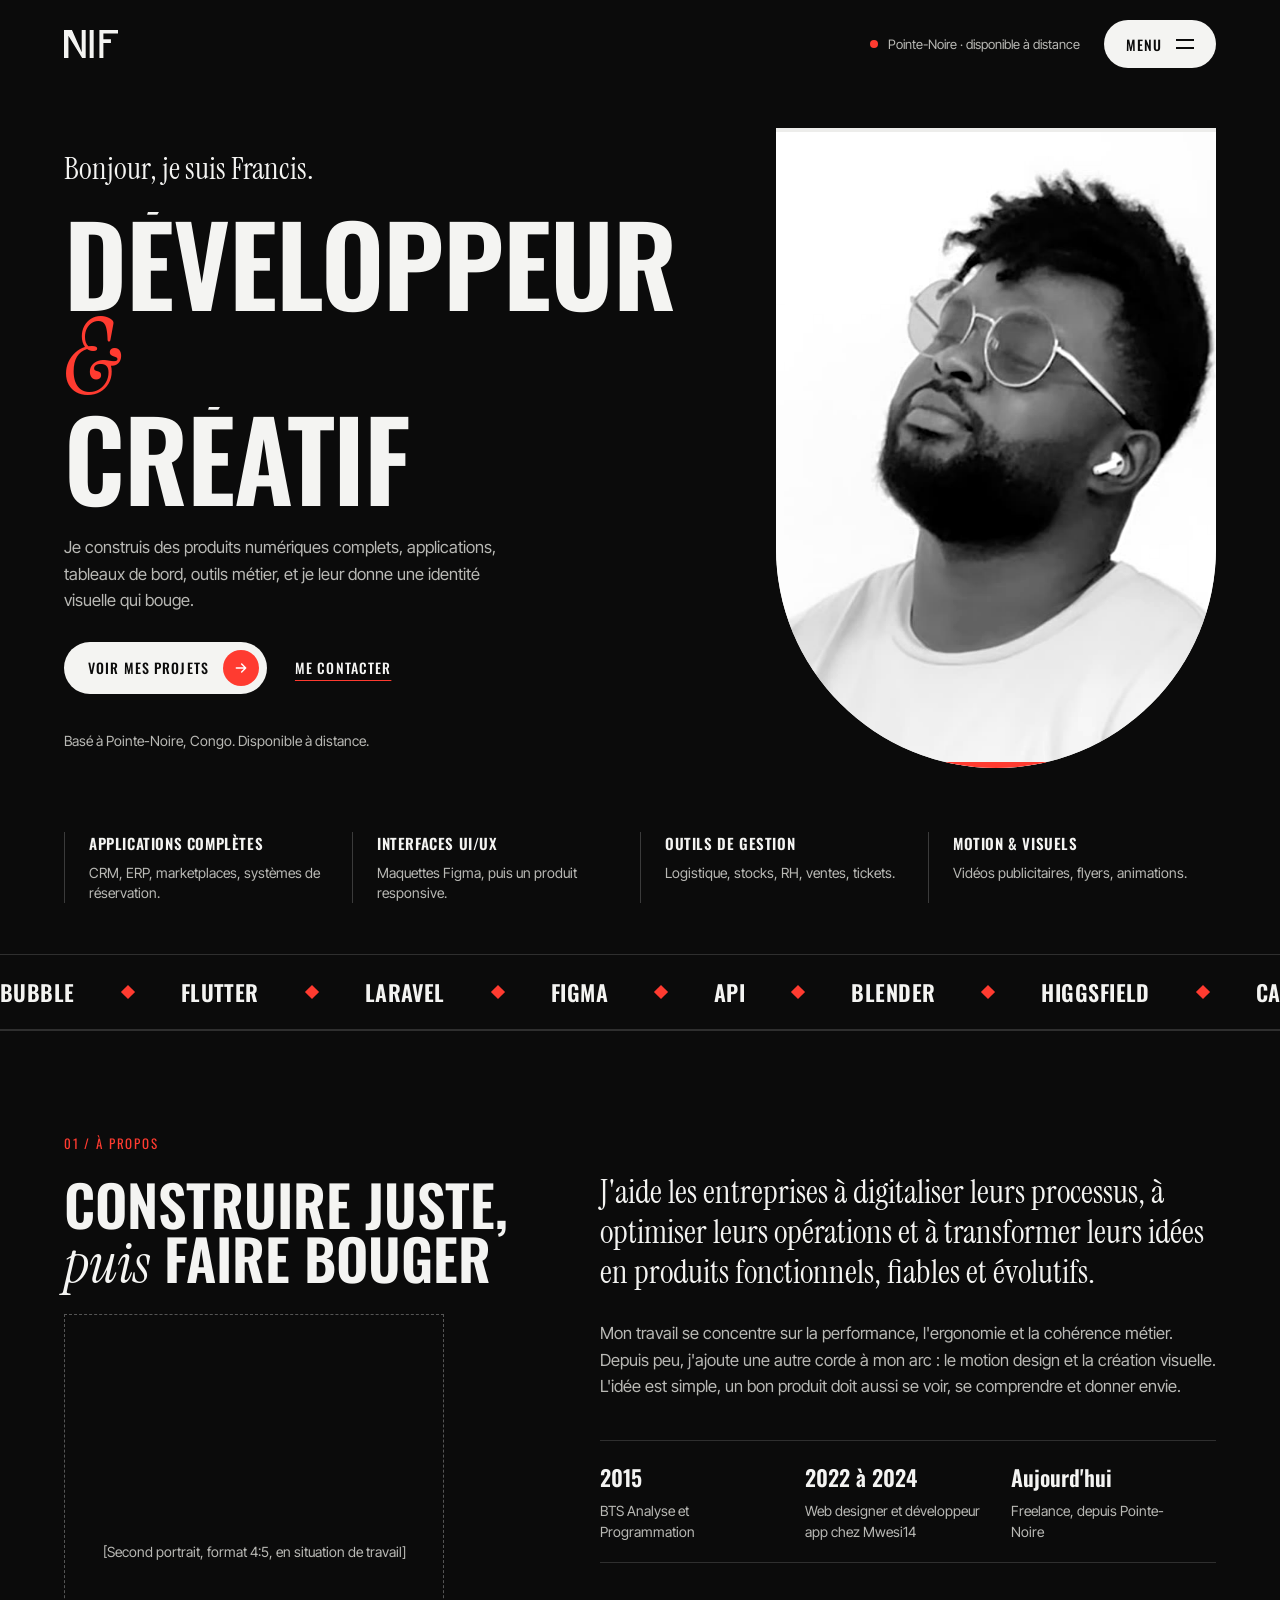
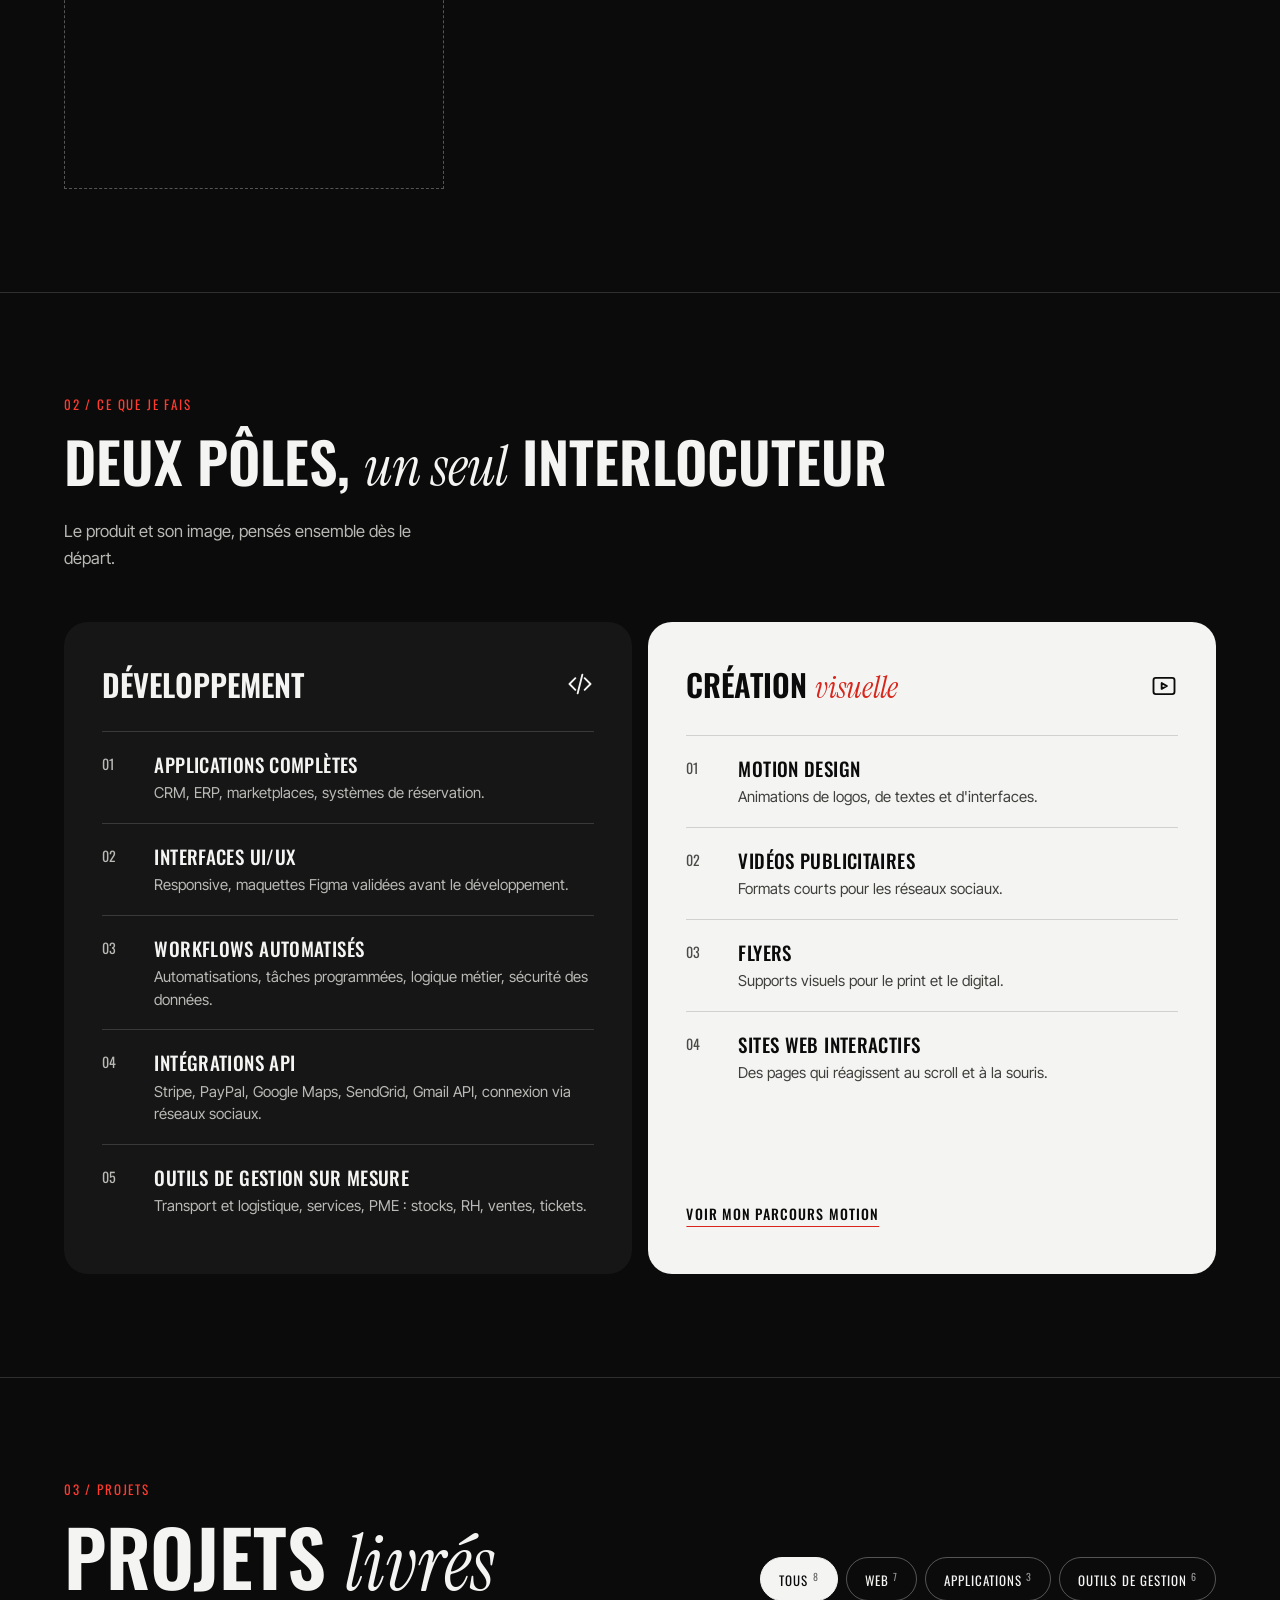
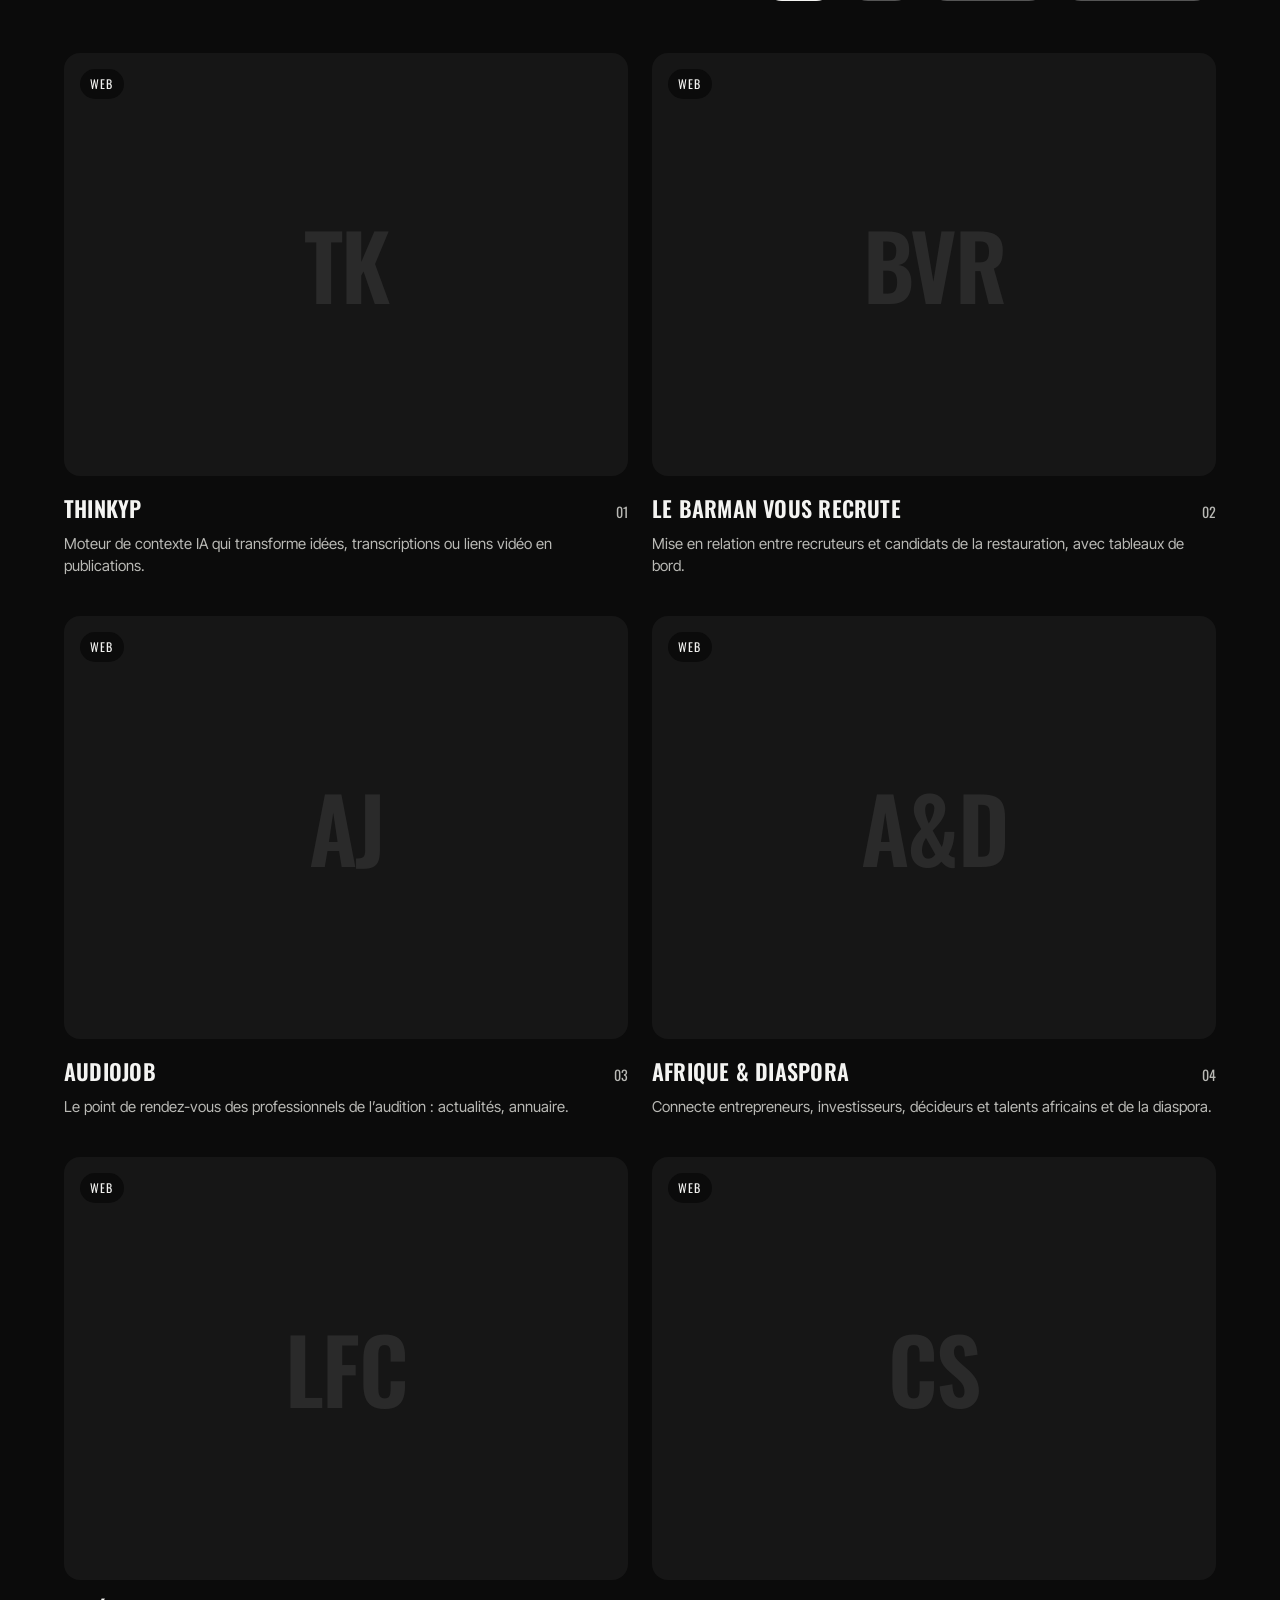
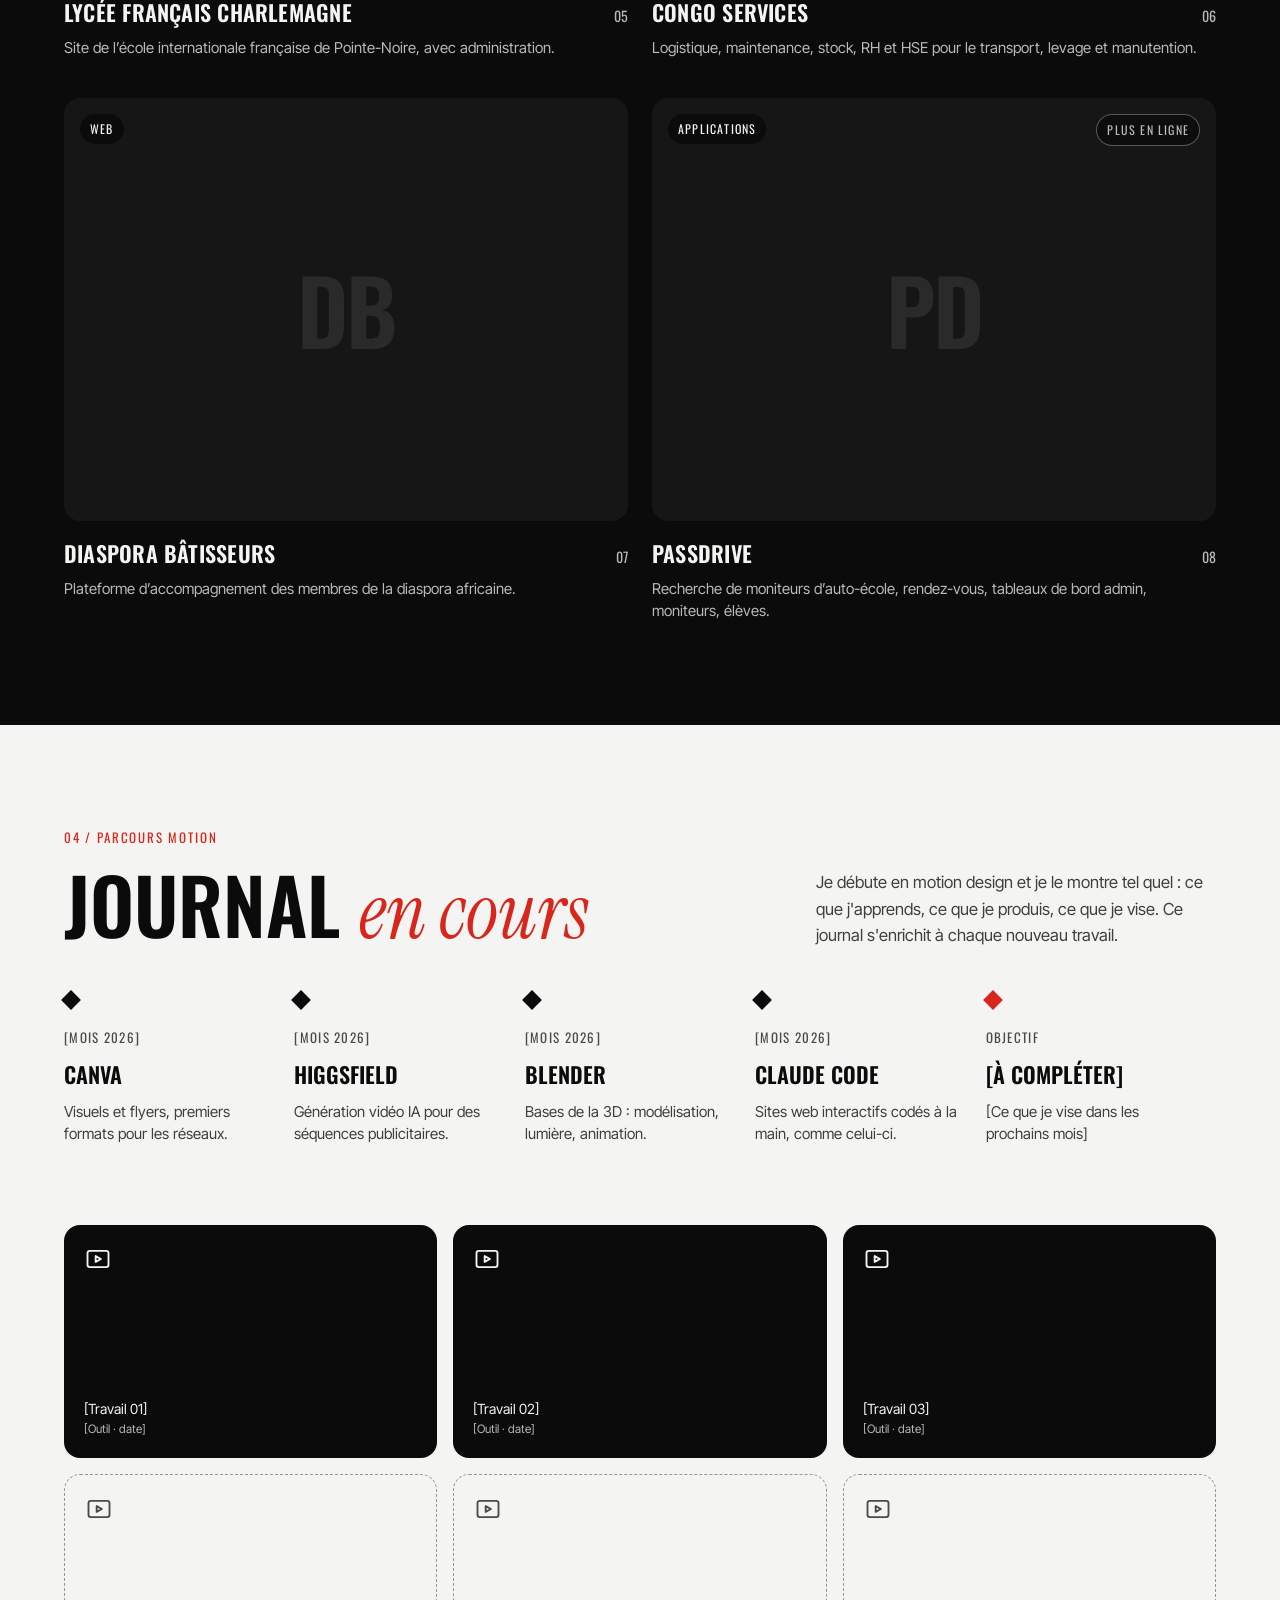
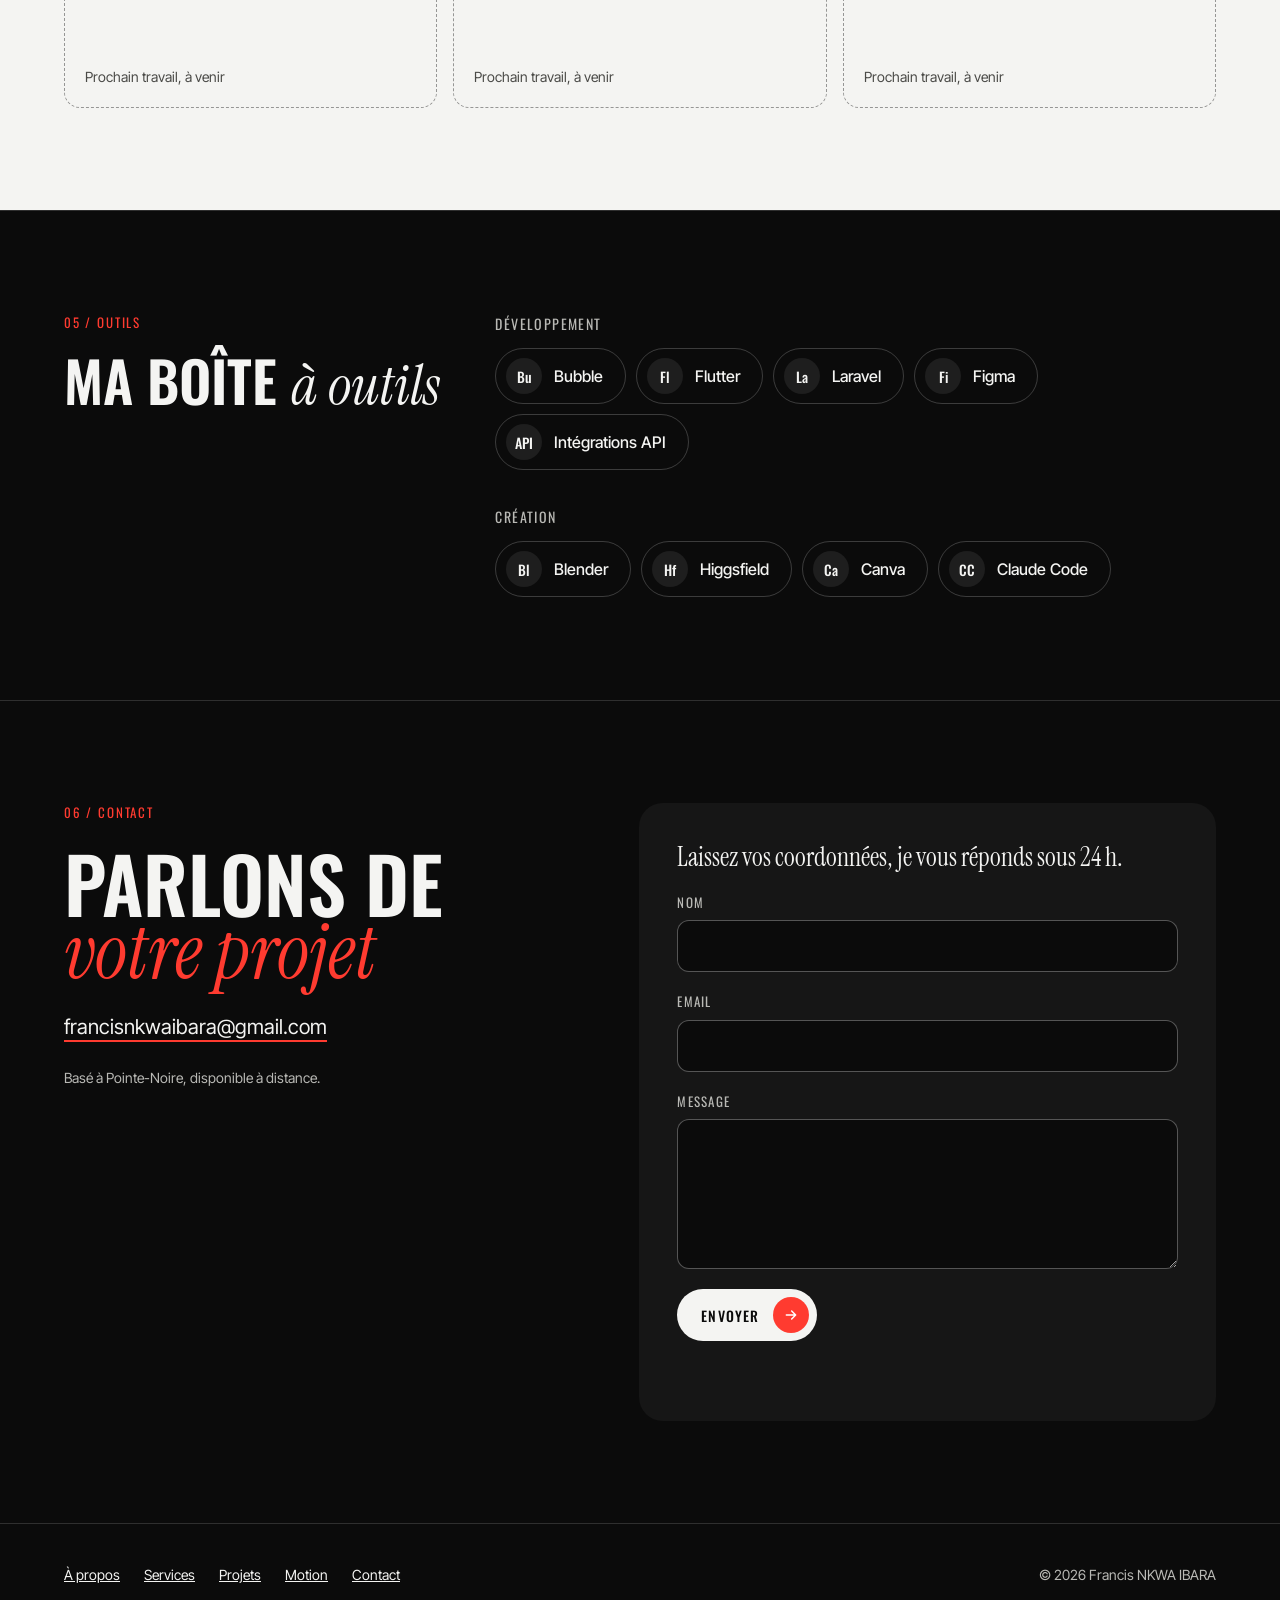
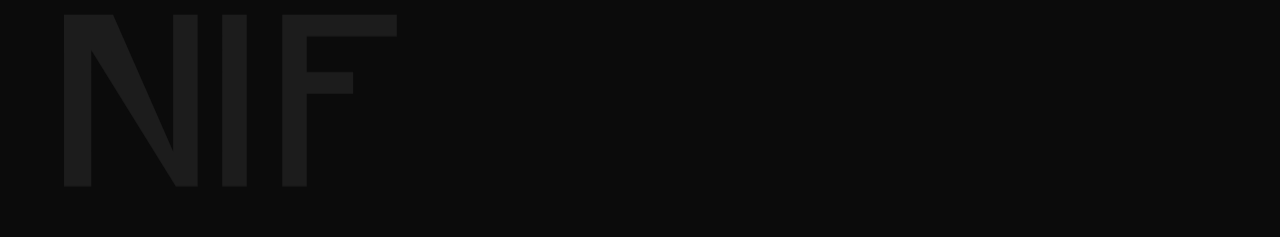
==== index.html @ 7ed406f6 "Publie la premiere version du portfolio Site statique : accueil, projets, parcours motion, contact e" ====
<!doctype html>
<html lang="fr">
<head>
<meta charset="utf-8">
<meta name="viewport" content="width=device-width, initial-scale=1">
<title>Francis NKWA IBARA · Développeur full stack &amp; créateur visuel</title>
<meta name="description" content="NIF, développeur web et app full stack et créateur visuel basé à Pointe-Noire. Applications, tableaux de bord, outils métier, motion design.">
<meta name="theme-color" content="#0B0B0B">
<meta property="og:title" content="Francis NKWA IBARA · NIF">
<meta property="og:description" content="Je construis des produits numériques complets et je leur donne une identité visuelle qui bouge.">
<meta property="og:image" content="assets/img/portrait.jpg">
<link rel="icon" href="data:image/svg+xml,%3Csvg xmlns='http://www.w3.org/2000/svg' viewBox='0 0 64 64'%3E%3Crect width='64' height='64' rx='14' fill='%230B0B0B'/%3E%3Cpath transform='translate(8 21) scale(.39)' fill='%23F4F4F2' d='M0 0h10v63H0zM10 0h8l22 50V0h9v63h-8L10 13zM58 0h9v63h-9zM80 0h42v8H89v13h17v8H89v34h-9z'/%3E%3C/svg%3E">
<link rel="preconnect" href="https://fonts.googleapis.com">
<link rel="preconnect" href="https://fonts.gstatic.com" crossorigin>
<link rel="stylesheet" href="https://fonts.googleapis.com/css2?family=Oswald:wght@500;600&family=Instrument+Serif:ital@0;1&family=Inter+Tight:wght@400;500;600&display=swap">
<link rel="stylesheet" href="css/style.css">
<script>document.documentElement.classList.add('js')</script>
</head>
<body>
<a class="skip" href="#main">Aller au contenu</a>
<div class="progress" aria-hidden="true"></div>
<div class="cursor" aria-hidden="true"><span>Voir</span></div>

<header class="header">
  <div class="wrap">
    <a class="logo" href="#top" aria-label="NIF, accueil">
      <svg viewBox="0 0 122 63" role="img" aria-label="NIF" fill="currentColor"><path d="M0 0h10v63H0zM10 0h8l22 50V0h9v63h-8L10 13zM58 0h9v63h-9zM80 0h42v8H89v13h17v8H89v34h-9z"/></svg>
    </a>
    <div class="header-right">
      <span class="status">Pointe-Noire · disponible à distance</span>
      <button class="btn btn-light btn-menu" type="button" aria-expanded="false" aria-controls="menu">
        <span class="menu-label">Menu</span><span class="bars" aria-hidden="true"></span>
      </button>
    </div>
  </div>
</header>

<div class="menu" id="menu">
  <div class="wrap">
    <nav aria-label="Navigation principale">
      <a href="#apropos"><small>01</small>À propos</a>
      <a href="#services"><small>02</small>Ce que je fais</a>
      <a href="#projets"><small>03</small>Projets</a>
      <a href="#motion"><small>04</small>Motion</a>
      <a href="#contact"><small>05</small>Contact</a>
    </nav>
    <div class="menu-foot">
      <a class="js-mail" href="mailto:francisnkwaibara@gmail.com">francisnkwaibara@gmail.com</a>
      <span>Pointe-Noire, Congo</span>
    </div>
  </div>
</div>

<main id="main">

  <!-- 1. ACCUEIL -->
  <section id="top" class="hero" aria-label="Accueil">
    <div class="wrap">
      <div class="hero-grid">
        <div class="hero-photo">
          <div class="arch">
            <img src="assets/img/portrait.jpg" alt="Portrait de Francis NKWA IBARA" width="440" height="640" fetchpriority="high" data-parallax="0.08">
          </div>
        </div>
        <div class="hero-text">
          <p class="hello">Bonjour, je suis Francis.</p>
          <h1 class="hero-title" aria-label="Développeur et designer créatif">
            <span class="l" aria-hidden="true"><span class="big">Développeur</span></span>
            <span class="l" aria-hidden="true"><span class="serif">&amp; <span class="rot" data-rotate="designer|motion|visuel">designer</span></span></span>
            <span class="l" aria-hidden="true"><span class="big">créatif</span></span>
          </h1>
          <p class="lead hero-sub" data-reveal>Je construis des produits numériques complets, applications, tableaux de bord, outils métier, et je leur donne une identité visuelle qui bouge.</p>
          <div class="hero-cta" data-reveal>
            <a class="btn btn-light btn-arrow" href="#projets">Voir mes projets
              <span class="dot"><svg width="16" height="16" viewBox="0 0 24 24" fill="none" stroke="currentColor" stroke-width="2.2" stroke-linecap="round" stroke-linejoin="round" aria-hidden="true"><path d="M5 12h14M13 6l6 6-6 6"/></svg></span>
            </a>
            <a class="link-under" href="#contact">Me contacter</a>
          </div>
          <p class="hero-loc" data-reveal>Basé à Pointe-Noire, Congo. Disponible à distance.</p>
        </div>
      </div>

      <div class="strip">
        <div data-reveal><strong>Applications complètes</strong><span>CRM, ERP, marketplaces, systèmes de réservation.</span></div>
        <div data-reveal><strong>Interfaces UI/UX</strong><span>Maquettes Figma, puis un produit responsive.</span></div>
        <div data-reveal><strong>Outils de gestion</strong><span>Logistique, stocks, RH, ventes, tickets.</span></div>
        <div data-reveal><strong>Motion &amp; visuels</strong><span>Vidéos publicitaires, flyers, animations.</span></div>
      </div>
    </div>

    <div class="marquee" aria-label="Outils : Bubble, Flutter, Laravel, Figma, API, Blender, Higgsfield, Canva, Claude Code">
      <div class="marquee-track" aria-hidden="true"></div>
    </div>
  </section>

  <!-- 2. À PROPOS -->
  <section id="apropos" class="section" aria-labelledby="h-apropos">
    <div class="wrap about">
      <div class="about-left" data-reveal>
        <span class="eyebrow">01 / À propos</span>
        <h2 id="h-apropos" class="h-display" style="font-size: clamp(40px, 4.4vw, 64px)">Construire juste, <span class="serif">puis</span> faire bouger</h2>
        <div class="placeholder about-photo">[Second portrait, format 4:5, en situation de travail]</div>
      </div>
      <div class="about-right">
        <p class="quote" data-words>J'aide les entreprises à digitaliser leurs processus, à optimiser leurs opérations et à transformer leurs idées en produits fonctionnels, fiables et évolutifs.</p>
        <p class="lead" data-reveal>Mon travail se concentre sur la performance, l'ergonomie et la cohérence métier. Depuis peu, j'ajoute une autre corde à mon arc : le motion design et la création visuelle. L'idée est simple, un bon produit doit aussi se voir, se comprendre et donner envie.</p>
        <div class="facts" data-reveal>
          <div><strong>2015</strong><span>BTS Analyse et Programmation</span></div>
          <div><strong>2022 à 2024</strong><span>Web designer et développeur app chez Mwesi14</span></div>
          <div><strong>Aujourd'hui</strong><span>Freelance, depuis Pointe-Noire</span></div>
        </div>
      </div>
    </div>
  </section>

  <!-- 3. CE QUE JE FAIS -->
  <section id="services" class="section" aria-labelledby="h-services">
    <div class="wrap">
      <div class="section-head" data-reveal>
        <div>
          <span class="eyebrow">02 / Ce que je fais</span>
          <h2 id="h-services" class="h-display" style="font-size: clamp(40px, 4.4vw, 64px)">Deux pôles, <span class="serif">un seul</span> interlocuteur</h2>
        </div>
        <p class="lead">Le produit et son image, pensés ensemble dès le départ.</p>
      </div>
      <div class="poles">
        <article class="pole pole-dark" data-reveal>
          <div class="pole-head">
            <h3>Développement</h3>
            <svg width="28" height="28" viewBox="0 0 24 24" fill="none" stroke="currentColor" stroke-width="1.6" stroke-linecap="round" stroke-linejoin="round" aria-hidden="true"><path d="M8 7l-5 5 5 5M16 7l5 5-5 5M14 4l-4 16"/></svg>
          </div>
          <ol>
            <li><span>01</span><div><strong>Applications complètes</strong><p>CRM, ERP, marketplaces, systèmes de réservation.</p></div></li>
            <li><span>02</span><div><strong>Interfaces UI/UX</strong><p>Responsive, maquettes Figma validées avant le développement.</p></div></li>
            <li><span>03</span><div><strong>Workflows automatisés</strong><p>Automatisations, tâches programmées, logique métier, sécurité des données.</p></div></li>
            <li><span>04</span><div><strong>Intégrations API</strong><p>Stripe, PayPal, Google Maps, SendGrid, Gmail API, connexion via réseaux sociaux.</p></div></li>
            <li><span>05</span><div><strong>Outils de gestion sur mesure</strong><p>Transport et logistique, services, PME : stocks, RH, ventes, tickets.</p></div></li>
          </ol>
        </article>
        <article class="pole pole-light" data-reveal>
          <div class="pole-head">
            <h3>Création <span class="serif">visuelle</span></h3>
            <svg width="28" height="28" viewBox="0 0 24 24" fill="none" stroke="currentColor" stroke-width="1.6" stroke-linecap="round" stroke-linejoin="round" aria-hidden="true"><rect x="3" y="5" width="18" height="14" rx="2"/><path d="M10 9.5v5l4.5-2.5z"/></svg>
          </div>
          <ol>
            <li><span>01</span><div><strong>Motion design</strong><p>Animations de logos, de textes et d'interfaces.</p></div></li>
            <li><span>02</span><div><strong>Vidéos publicitaires</strong><p>Formats courts pour les réseaux sociaux.</p></div></li>
            <li><span>03</span><div><strong>Flyers</strong><p>Supports visuels pour le print et le digital.</p></div></li>
            <li><span>04</span><div><strong>Sites web interactifs</strong><p>Des pages qui réagissent au scroll et à la souris.</p></div></li>
          </ol>
          <a class="link-under" href="#motion">Voir mon parcours motion</a>
        </article>
      </div>
    </div>
  </section>

  <!-- 4. PROJETS -->
  <section id="projets" class="section" aria-labelledby="h-projets">
    <div class="wrap">
      <div class="section-head" data-reveal>
        <div>
          <span class="eyebrow">03 / Projets</span>
          <h2 id="h-projets" class="h-display">Projets <span class="serif">livrés</span></h2>
        </div>
        <div class="filters" role="group" aria-label="Filtrer les projets"></div>
      </div>
      <div class="projects" aria-live="polite"></div>
    </div>
  </section>

  <!-- 5. PARCOURS MOTION -->
  <section id="motion" class="section motion" aria-labelledby="h-motion">
    <div class="wrap">
      <div class="section-head" data-reveal>
        <div>
          <span class="eyebrow">04 / Parcours motion</span>
          <h2 id="h-motion" class="h-display">Journal <span class="serif">en cours</span></h2>
        </div>
        <p class="lead">Je débute en motion design et je le montre tel quel : ce que j'apprends, ce que je produis, ce que je vise. Ce journal s'enrichit à chaque nouveau travail.</p>
      </div>
      <ol class="timeline"></ol>
      <div class="gallery"></div>
    </div>
  </section>

  <!-- 6. OUTILS -->
  <section class="section" aria-labelledby="h-outils">
    <div class="wrap tools">
      <div class="tools-head" data-reveal>
        <span class="eyebrow">05 / Outils</span>
        <h2 id="h-outils" class="h-display" style="font-size: clamp(40px, 4.4vw, 64px)">Ma boîte <span class="serif">à outils</span></h2>
      </div>
      <div class="tools-body">
        <div class="tool-group" data-reveal>
          <span>Développement</span>
          <ul class="chips">
            <li><i aria-hidden="true">Bu</i>Bubble</li>
            <li><i aria-hidden="true">Fl</i>Flutter</li>
            <li><i aria-hidden="true">La</i>Laravel</li>
            <li><i aria-hidden="true">Fi</i>Figma</li>
            <li><i aria-hidden="true">API</i>Intégrations API</li>
          </ul>
        </div>
        <div class="tool-group" data-reveal>
          <span>Création</span>
          <ul class="chips">
            <li><i aria-hidden="true">Bl</i>Blender</li>
            <li><i aria-hidden="true">Hf</i>Higgsfield</li>
            <li><i aria-hidden="true">Ca</i>Canva</li>
            <li><i aria-hidden="true">CC</i>Claude Code</li>
          </ul>
        </div>
      </div>
    </div>
  </section>

  <!-- 7. CONTACT -->
  <section id="contact" class="section" aria-labelledby="h-contact">
    <div class="wrap contact">
      <div class="contact-left" data-reveal>
        <span class="eyebrow">06 / Contact</span>
        <h2 id="h-contact" class="contact-title">
          <span class="big">Parlons de</span>
          <span class="serif">votre projet</span>
        </h2>
        <a class="mail js-mail" href="mailto:francisnkwaibara@gmail.com">francisnkwaibara@gmail.com</a>
        <div class="socials"></div>
        <p class="lead" style="font-size: 14px">Basé à Pointe-Noire, disponible à distance.</p>
      </div>
      <form class="form" data-reveal novalidate>
        <p>Laissez vos coordonnées, je vous réponds sous 24 h.</p>
        <div class="field">
          <label for="c-nom">Nom</label>
          <input id="c-nom" name="nom" type="text" autocomplete="name" required>
        </div>
        <div class="field">
          <label for="c-email">Email</label>
          <input id="c-email" name="email" type="email" autocomplete="email" required>
        </div>
        <div class="field">
          <label for="c-msg">Message</label>
          <textarea id="c-msg" name="message" rows="5" required></textarea>
        </div>
        <button class="btn btn-light btn-arrow" type="submit">Envoyer
          <span class="dot"><svg width="16" height="16" viewBox="0 0 24 24" fill="none" stroke="currentColor" stroke-width="2.2" stroke-linecap="round" stroke-linejoin="round" aria-hidden="true"><path d="M5 12h14M13 6l6 6-6 6"/></svg></span>
        </button>
        <p class="form-note" role="status"></p>
      </form>
    </div>
  </section>
</main>

<footer class="footer">
  <div class="wrap">
    <div class="footer-top">
      <nav aria-label="Pied de page">
        <a href="#apropos">À propos</a>
        <a href="#services">Services</a>
        <a href="#projets">Projets</a>
        <a href="#motion">Motion</a>
        <a href="#contact">Contact</a>
      </nav>
      <span>© <span class="year">2026</span> Francis NKWA IBARA</span>
    </div>
    <svg class="footer-logo" viewBox="0 0 122 63" aria-hidden="true" data-parallax="-0.06"><path d="M0 0h10v63H0zM10 0h8l22 50V0h9v63h-8L10 13zM58 0h9v63h-9zM80 0h42v8H89v13h17v8H89v34h-9z"/></svg>
  </div>
</footer>

<script src="js/data.js"></script>
<script src="js/main.js"></script>
</body>
</html>
---- css/style.css ----
/* =============================================================================
   Portfolio NIF : direction B « Éditorial »
   ============================================================================= */

:root {
  --ink: #0B0B0B;
  --ink-2: #161616;
  --ink-3: #1E1E1E;
  --paper: #F4F4F2;
  --muted: #B9B9B5;
  --muted-2: #9C9C98;
  --muted-dark: #3F3F3C;
  --line: #FFFFFF26;
  --line-strong: #FFFFFF4D;
  --accent: #FF3B30;
  --accent-on-light: #D8261C;

  --f-display: 'Oswald', 'Arial Narrow', sans-serif;
  --f-serif: 'Instrument Serif', Georgia, serif;
  --f-body: 'Inter Tight', system-ui, -apple-system, sans-serif;

  --gutter: clamp(20px, 5vw, 72px);
  --section: clamp(64px, 8vw, 128px);
  --max: 1440px;
  --radius: 24px;
  --ease: cubic-bezier(.2, .8, .2, 1);
}

*, *::before, *::after { box-sizing: border-box; }

html { -webkit-text-size-adjust: 100%; scroll-behavior: smooth; }

body {
  margin: 0;
  background: var(--ink);
  color: var(--paper);
  font-family: var(--f-body);
  font-size: 16px;
  line-height: 1.5;
  -webkit-font-smoothing: antialiased;
  overflow-x: hidden;
}

[hidden] { display: none !important; }
img, video, svg { display: block; max-width: 100%; }
a { color: inherit; }
button { font: inherit; }

::selection { background: var(--accent); color: var(--ink); }

:focus-visible { outline: 2px solid var(--accent); outline-offset: 4px; border-radius: 4px; }

.skip {
  position: absolute; left: 16px; top: -60px; z-index: 100;
  background: var(--paper); color: var(--ink); padding: 12px 16px; border-radius: 8px;
}
.skip:focus { top: 16px; }

.wrap { max-width: var(--max); margin: 0 auto; padding-left: var(--gutter); padding-right: var(--gutter); }

.sr-only {
  position: absolute; width: 1px; height: 1px; padding: 0; margin: -1px;
  overflow: hidden; clip: rect(0 0 0 0); white-space: nowrap; border: 0;
}

/* --- Typographie ---------------------------------------------------------- */

.eyebrow {
  font-family: var(--f-display); font-size: 13px; letter-spacing: .14em;
  text-transform: uppercase; color: var(--accent);
}
.h-display {
  margin: 0; font-family: var(--f-display); font-weight: 600; text-transform: uppercase;
  line-height: .95; font-size: clamp(40px, 6vw, 88px);
}
.serif { font-family: var(--f-serif); font-style: italic; font-weight: 400; text-transform: none; }
.accent { color: var(--accent); }
.lead { margin: 0; color: var(--muted); font-size: clamp(16px, 1.3vw, 18px); line-height: 1.6; }

/* --- Barre de progression ------------------------------------------------- */

.progress {
  position: fixed; inset: 0 0 auto 0; height: 3px; z-index: 60;
  background: var(--accent); transform-origin: 0 50%; transform: scaleX(0);
}

/* --- En-tête --------------------------------------------------------------- */

.header {
  position: fixed; inset: 0 0 auto 0; z-index: 50;
  transition: transform .5s var(--ease), background-color .3s;
}
.header.is-scrolled { background: #0B0B0BE6; backdrop-filter: blur(10px); -webkit-backdrop-filter: blur(10px); }
.header.is-hidden { transform: translateY(-100%); }
.header .wrap {
  display: flex; align-items: center; justify-content: space-between; gap: 16px;
  padding-top: clamp(14px, 1.6vw, 24px); padding-bottom: clamp(14px, 1.6vw, 24px);
}
.logo { display: flex; color: var(--paper); }
.logo svg { width: 54px; height: 28px; }

.header-right { display: flex; align-items: center; gap: 24px; }
.status { display: none; align-items: center; gap: 10px; font-size: 13px; color: var(--muted); }
.status::before {
  content: ''; width: 8px; height: 8px; border-radius: 50%; background: var(--accent);
  animation: blink 1.2s steps(1) infinite;
}
@media (min-width: 900px) { .status { display: flex; } }

.btn {
  display: inline-flex; align-items: center; gap: 14px; height: 52px; padding: 0 24px;
  border-radius: 999px; border: 0; cursor: pointer; text-decoration: none;
  font-family: var(--f-display); font-weight: 500; font-size: 14px; letter-spacing: .08em; text-transform: uppercase;
  transition: transform .3s var(--ease), background-color .3s, color .3s;
}
.btn-light { background: var(--paper); color: var(--ink); }
.btn-light:hover { background: #FFFFFF; }
.btn-arrow { padding-right: 8px; }
.btn-arrow .dot {
  width: 36px; height: 36px; border-radius: 50%; background: var(--accent); color: #FFF;
  display: inline-flex; align-items: center; justify-content: center;
  transition: transform .4s var(--ease);
}
.btn-arrow:hover .dot { transform: rotate(-45deg); }
.btn-menu { height: 48px; padding: 0 22px; }
.btn-menu .bars { width: 18px; height: 10px; position: relative; }
.btn-menu .bars::before, .btn-menu .bars::after {
  content: ''; position: absolute; left: 0; right: 0; height: 2px; background: currentColor;
  transition: transform .4s var(--ease), top .4s var(--ease);
}
.btn-menu .bars::before { top: 0; }
.btn-menu .bars::after { top: 8px; }
.menu-open .btn-menu .bars::before { top: 4px; transform: rotate(45deg); }
.menu-open .btn-menu .bars::after { top: 4px; transform: rotate(-45deg); }

.link-under {
  display: inline-flex; align-items: center; min-height: 44px; color: var(--paper);
  font-family: var(--f-display); font-weight: 500; font-size: 14px; letter-spacing: .08em; text-transform: uppercase;
  text-decoration: underline; text-underline-offset: 6px; text-decoration-color: var(--accent);
}

/* --- Menu plein écran ------------------------------------------------------ */

.menu {
  position: fixed; inset: 0; z-index: 45; background: var(--ink);
  display: flex; flex-direction: column; justify-content: center;
  clip-path: circle(0% at calc(100% - 60px) 40px);
  transition: clip-path .7s var(--ease), visibility 0s .7s;
  visibility: hidden;
}
.menu-open .menu { clip-path: circle(150% at calc(100% - 60px) 40px); visibility: visible; transition: clip-path .7s var(--ease); }
.menu nav { display: flex; flex-direction: column; gap: 4px; }
.menu nav a {
  display: flex; align-items: baseline; gap: 20px; text-decoration: none;
  font-family: var(--f-display); font-weight: 600; text-transform: uppercase;
  font-size: clamp(44px, 9vw, 112px); line-height: 1.02;
  opacity: 0; transform: translateY(40px);
  transition: color .3s, opacity .5s var(--ease), transform .6s var(--ease);
}
.menu nav a small { font-size: 14px; color: var(--muted); letter-spacing: .1em; font-weight: 500; }
.menu nav a:hover { color: var(--accent); }
.menu-open .menu nav a { opacity: 1; transform: none; }
.menu-open .menu nav a:nth-child(1) { transition-delay: .15s; }
.menu-open .menu nav a:nth-child(2) { transition-delay: .2s; }
.menu-open .menu nav a:nth-child(3) { transition-delay: .25s; }
.menu-open .menu nav a:nth-child(4) { transition-delay: .3s; }
.menu-open .menu nav a:nth-child(5) { transition-delay: .35s; }
.menu .menu-foot { margin-top: 48px; display: flex; flex-wrap: wrap; gap: 12px 24px; color: var(--muted); font-size: 14px; }
.menu-open { overflow: hidden; }

/* --- Hero ------------------------------------------------------------------ */

.hero { padding-top: clamp(96px, 10vw, 140px); }
.hero-grid { display: flex; flex-direction: row-reverse; flex-wrap: wrap; gap: clamp(32px, 4vw, 64px); align-items: flex-start; }
.hero-photo { flex: 0 1 440px; min-width: 260px; display: flex; justify-content: center; }
.arch {
  position: relative; width: 100%; max-width: 440px; aspect-ratio: 440 / 640;
  background: #EDEDEB; border-radius: 0 0 220px 220px; overflow: hidden;
}
.arch img { width: 100%; height: 115%; object-fit: cover; object-position: center 28%; filter: grayscale(1) contrast(1.05); will-change: transform; }
.arch::after { content: ''; position: absolute; left: 0; right: 0; bottom: 0; height: 6px; background: var(--accent); }
.hero-text { flex: 999 1 520px; min-width: 0; display: flex; flex-direction: column; gap: 28px; padding-top: clamp(0px, 2vw, 40px); }
.hello { margin: 0; font-family: var(--f-serif); font-size: clamp(24px, 2.4vw, 34px); line-height: 1; }
.hero-title { margin: 0; display: flex; flex-direction: column; line-height: .9; }
.hero-title .l { display: block; overflow: hidden; padding-bottom: clamp(8px, 1.6vw, 22px); margin-bottom: calc(-1 * clamp(8px, 1.6vw, 22px)); }
.hero-title .l > span { display: block; }
.hero-title .big { font-family: var(--f-display); font-weight: 600; font-size: clamp(54px, 8.6vw, 124px); text-transform: uppercase; letter-spacing: -.01em; }
.hero-title .serif { font-size: clamp(52px, 8.3vw, 120px); color: var(--accent); }
.rot { display: inline-block; transition: transform .55s var(--ease), opacity .55s var(--ease); }
.rot.is-out { transform: translateY(-110%); opacity: 0; }
.rot.is-pre { transform: translateY(110%); opacity: 0; transition: none; }
.hero-sub { max-width: 460px; }
.hero-cta { display: flex; flex-wrap: wrap; align-items: center; gap: 16px 28px; }
.hero-loc { margin: 8px 0 0; font-size: 14px; color: var(--muted); }

.strip { display: grid; grid-template-columns: repeat(auto-fit, minmax(220px, 1fr)); gap: 24px 0; padding: clamp(48px, 5vw, 72px) 0 clamp(40px, 4vw, 56px); }
.strip > div { display: flex; flex-direction: column; gap: 8px; padding: 0 24px; border-left: 1px solid #FFFFFF33; }
.strip strong { font-family: var(--f-display); font-weight: 600; font-size: 15px; letter-spacing: .04em; text-transform: uppercase; }
.strip span { font-size: 14px; line-height: 1.45; color: var(--muted); }

/* Bandeau d'outils qui défile */
.marquee { border-top: 1px solid var(--line); border-bottom: 1px solid var(--line); overflow: hidden; height: 76px; display: flex; align-items: center; }
.marquee-track { display: flex; flex-shrink: 0; white-space: nowrap; animation: marquee 32s linear infinite; }
.marquee:hover .marquee-track { animation-play-state: paused; }
.marquee-track span {
  display: inline-flex; align-items: center; gap: 48px; padding-right: 48px;
  font-family: var(--f-display); font-weight: 600; font-size: 22px; text-transform: uppercase; letter-spacing: .02em;
}
.marquee-track span::after { content: ''; width: 10px; height: 10px; background: var(--accent); transform: rotate(45deg); }

/* --- Sections -------------------------------------------------------------- */

.section { border-top: 1px solid var(--line); }
.section > .wrap { padding-top: var(--section); padding-bottom: var(--section); }
.section-head { display: flex; flex-wrap: wrap; justify-content: space-between; align-items: flex-end; gap: 24px 40px; margin-bottom: clamp(32px, 4vw, 56px); }
.section-head > div:first-child { display: flex; flex-direction: column; gap: 20px; }
.section-head p { max-width: 400px; }

/* À propos */
.about { display: flex; flex-wrap: wrap; gap: clamp(40px, 5vw, 80px); }
.about-left { flex: 1 1 360px; display: flex; flex-direction: column; gap: 24px; }
.about-right { flex: 1.4 1 460px; display: flex; flex-direction: column; gap: 28px; padding-top: clamp(0px, 3vw, 48px); }
.quote { margin: 0; font-family: var(--f-serif); font-size: clamp(26px, 2.6vw, 38px); line-height: 1.2; }
.quote .w { display: inline-block; opacity: .15; transition: opacity .4s; }
.quote .w.on { opacity: 1; }
.placeholder {
  border: 1.5px dashed var(--line-strong); display: flex; align-items: center; justify-content: center;
  text-align: center; padding: 24px; color: var(--muted); font-size: 14px; line-height: 1.5;
}
.about-photo { width: 100%; max-width: 380px; aspect-ratio: 4 / 5; }
.facts { display: grid; grid-template-columns: repeat(auto-fit, minmax(180px, 1fr)); border-top: 1px solid var(--line); margin-top: 12px; }
.facts > div { display: flex; flex-direction: column; gap: 6px; padding: 20px 20px 20px 0; border-bottom: 1px solid var(--line); }
.facts strong { font-family: var(--f-display); font-weight: 600; font-size: 22px; }
.facts span { font-size: 14px; color: var(--muted); }

/* Ce que je fais */
.poles { display: grid; grid-template-columns: repeat(auto-fit, minmax(min(100%, 420px), 1fr)); gap: 16px; }
.pole { border-radius: var(--radius); padding: clamp(24px, 3vw, 40px); display: flex; flex-direction: column; gap: 24px; }
.pole-dark { background: var(--ink-2); }
.pole-light { background: var(--paper); color: var(--ink); }
.pole-head { display: flex; justify-content: space-between; align-items: center; gap: 16px; }
.pole h3 { margin: 0; font-family: var(--f-display); font-weight: 600; font-size: clamp(28px, 2.4vw, 36px); text-transform: uppercase; }
.pole-light .serif { color: var(--accent-on-light); }
.pole ol { list-style: none; margin: 0; padding: 0; }
.pole li { display: grid; grid-template-columns: 40px minmax(0, 1fr); gap: 4px 12px; padding: 18px 0; border-top: 1px solid var(--line); }
.pole-light li { border-color: #0B0B0B26; }
.pole li > span { font-family: var(--f-display); font-size: 14px; color: var(--muted); padding-top: 3px; }
.pole-light li > span { color: #4A4A47; }
.pole li strong { display: block; font-family: var(--f-display); font-weight: 500; font-size: 19px; text-transform: uppercase; letter-spacing: .02em; }
.pole li p { margin: 4px 0 0; font-size: 15px; color: var(--muted); }
.pole-light li p { color: var(--muted-dark); }
.pole-light .link-under { color: var(--ink); text-decoration-color: var(--accent-on-light); margin-top: auto; align-self: flex-start; }

/* Projets */
.filters { display: flex; flex-wrap: wrap; gap: 8px; }
.filter {
  height: 44px; padding: 0 18px; border-radius: 999px; cursor: pointer;
  font-family: var(--f-display); font-size: 13px; letter-spacing: .08em; text-transform: uppercase;
  background: transparent; color: var(--paper); border: 1px solid var(--line-strong);
  transition: background-color .3s, color .3s, border-color .3s;
}
.filter:hover { border-color: var(--paper); }
.filter[aria-pressed="true"] { background: var(--paper); color: var(--ink); border-color: var(--paper); }
.filter sup { font-size: 10px; margin-left: 4px; color: inherit; opacity: .6; }

.projects { display: grid; grid-template-columns: repeat(auto-fill, minmax(min(100%, 380px), 1fr)); gap: clamp(28px, 3vw, 40px) 24px; }
.card { display: flex; flex-direction: column; gap: 16px; text-decoration: none; transition: opacity .4s var(--ease), transform .5s var(--ease); }
.card.is-out { opacity: 0; transform: scale(.96); }
.card-media {
  position: relative; aspect-ratio: 4 / 3; background: var(--ink-2); border-radius: 16px; overflow: hidden;
  display: flex; align-items: center; justify-content: center;
}
.card-media img, .card-media video { position: absolute; inset: 0; width: 100%; height: 100%; object-fit: cover; transition: transform .8s var(--ease), opacity .4s; }
.card-media video { opacity: 0; }
.card.is-playing .card-media video { opacity: 1; }
.card:hover .card-media img { transform: scale(1.05); }
.mono { font-family: var(--f-display); font-weight: 600; font-size: clamp(64px, 7vw, 104px); color: #2A2A2A; letter-spacing: -.02em; transition: color .4s, transform .8s var(--ease); }
.card:hover .mono { color: var(--accent); transform: scale(1.06); }
.tag {
  position: absolute; z-index: 2; font-family: var(--f-display); font-size: 12px; letter-spacing: .1em; text-transform: uppercase;
  padding: 6px 10px; border-radius: 999px;
}
.tag-cat { left: 16px; top: 16px; background: var(--ink); }
.tag-off { right: 16px; top: 16px; border: 1px solid var(--line-strong); color: var(--muted); background: #0B0B0BB3; }
.card-title { display: flex; justify-content: space-between; align-items: baseline; gap: 16px; }
.card-title strong { font-family: var(--f-display); font-weight: 600; font-size: 22px; text-transform: uppercase; letter-spacing: .01em; }
.card-title span { font-family: var(--f-display); font-size: 14px; color: var(--muted); }
.card p { margin: -8px 0 0; font-size: 15px; color: var(--muted); }

/* Parcours motion */
.motion { background: var(--paper); color: var(--ink); border-top: 0; }
.motion .eyebrow { color: var(--accent-on-light); }
.motion .serif { color: var(--accent-on-light); }
.motion .lead { color: var(--muted-dark); }
.timeline {
  list-style: none; margin: 0 0 clamp(36px, 4vw, 64px); padding: 0; position: relative;
  display: grid; grid-template-columns: repeat(auto-fit, minmax(min(100%, 220px), 1fr));
}
.timeline::before {
  content: ''; position: absolute; left: 0; right: 0; top: 0; height: 2px; background: var(--ink);
  transform-origin: 0 50%; transform: scaleX(var(--draw, 1));
}
.timeline li { position: relative; display: flex; flex-direction: column; gap: 10px; padding: 28px 24px 28px 0; }
.timeline li::before { content: ''; position: absolute; top: -7px; left: 0; width: 14px; height: 14px; background: var(--ink); transform: rotate(45deg); }
.timeline li.goal::before { background: var(--accent-on-light); }
.timeline .when { font-family: var(--f-display); font-size: 13px; letter-spacing: .1em; text-transform: uppercase; color: #4A4A47; }
.timeline strong { font-family: var(--f-display); font-weight: 600; font-size: 22px; text-transform: uppercase; }
.timeline p { margin: 0; font-size: 15px; color: var(--muted-dark); }

.gallery { display: grid; grid-template-columns: repeat(auto-fill, minmax(min(100%, 280px), 1fr)); gap: 16px; }
.work {
  position: relative; margin: 0; aspect-ratio: 16 / 10; border-radius: 16px; overflow: hidden;
  display: flex; flex-direction: column; justify-content: space-between; padding: 20px;
  background: var(--ink); color: var(--paper);
}
.work img, .work video { position: absolute; inset: 0; width: 100%; height: 100%; object-fit: cover; }
.work figcaption { position: relative; z-index: 1; margin-top: auto; display: flex; flex-direction: column; gap: 2px; font-size: 14px; }
.work figcaption small { color: var(--muted); }
.work.has-media figcaption { background: linear-gradient(transparent, #000000B3); margin: auto -20px -20px; padding: 32px 20px 20px; }
.work-next { background: transparent; color: #4A4A47; border: 1.5px dashed #0B0B0B66; }

/* Outils */
.tools { display: flex; flex-wrap: wrap; gap: clamp(32px, 4vw, 64px); }
.tools-head { flex: 1 1 300px; display: flex; flex-direction: column; gap: 20px; }
.tools-body { flex: 2 1 560px; display: flex; flex-direction: column; gap: 36px; }
.tool-group { display: flex; flex-direction: column; gap: 14px; }
.tool-group > span { font-family: var(--f-display); font-size: 14px; letter-spacing: .1em; text-transform: uppercase; color: var(--muted); }
.chips { display: flex; flex-wrap: wrap; gap: 10px; list-style: none; margin: 0; padding: 0; }
.chips li {
  display: inline-flex; align-items: center; gap: 12px; height: 56px; padding: 0 22px 0 10px;
  border: 1px solid #FFFFFF33; border-radius: 999px; font-size: 16px; font-weight: 500;
  transition: border-color .3s, transform .3s var(--ease);
}
.chips li:hover { border-color: var(--accent); transform: translateY(-3px); }
.chips li i {
  font-style: normal; width: 36px; height: 36px; border-radius: 50%; background: var(--ink-3);
  display: inline-flex; align-items: center; justify-content: center; font-family: var(--f-display); font-size: 14px;
}

/* Contact */
.contact { display: flex; flex-wrap: wrap; gap: clamp(40px, 5vw, 96px); }
.contact-left { flex: 1 1 380px; display: flex; flex-direction: column; gap: 24px; }
.contact-title { margin: 0; display: flex; flex-direction: column; line-height: .92; font-size: clamp(48px, 6vw, 88px); }
.contact-title .big { font-family: var(--f-display); font-weight: 600; text-transform: uppercase; }
.contact-title .serif { color: var(--accent); }
.mail { color: var(--paper); font-size: clamp(18px, 1.6vw, 22px); text-underline-offset: 6px; text-decoration-color: var(--accent); overflow-wrap: anywhere; }
.socials { display: flex; flex-wrap: wrap; gap: 10px; }
.socials a {
  display: inline-flex; align-items: center; height: 44px; padding: 0 18px; border: 1px solid var(--line-strong); border-radius: 999px;
  text-decoration: none; font-family: var(--f-display); font-size: 13px; letter-spacing: .08em; text-transform: uppercase;
  transition: background-color .3s, color .3s;
}
.socials a:hover { background: var(--paper); color: var(--ink); }
.form { flex: 1.2 1 420px; display: flex; flex-direction: column; gap: 20px; background: var(--ink-2); border-radius: var(--radius); padding: clamp(24px, 3vw, 40px); }
.form > p:first-child { margin: 0; font-family: var(--f-serif); font-size: 26px; line-height: 1.2; }
.field { display: flex; flex-direction: column; gap: 8px; }
.field label { font-family: var(--f-display); font-size: 13px; letter-spacing: .1em; text-transform: uppercase; color: var(--muted); }
.field input, .field textarea {
  padding: 14px 16px; background: var(--ink); color: var(--paper); border: 1px solid var(--line-strong);
  border-radius: 12px; font: inherit; font-size: 16px; transition: border-color .3s;
}
.field input { height: 52px; }
.field textarea { resize: vertical; min-height: 140px; }
.field input:focus, .field textarea:focus { border-color: var(--paper); outline: none; }
.form-note { margin: 0; font-size: 14px; color: var(--muted); min-height: 1.5em; }
.form .btn { align-self: flex-start; }

/* Pied de page */
.footer { border-top: 1px solid var(--line); overflow: hidden; }
.footer .wrap { padding-top: 40px; display: flex; flex-direction: column; gap: 32px; }
.footer-top { display: flex; flex-wrap: wrap; justify-content: space-between; gap: 16px 32px; font-size: 14px; color: var(--muted); }
.footer-top nav { display: flex; flex-wrap: wrap; gap: 8px 24px; }
.footer-top nav a { color: var(--paper); }
.footer-logo { width: clamp(140px, 26vw, 360px); height: auto; fill: #1C1C1C; margin: 8px 0 40px; will-change: transform; }

/* --- Fiche projet ---------------------------------------------------------- */

.p-head { padding-top: clamp(110px, 11vw, 150px); padding-bottom: clamp(32px, 4vw, 56px); display: flex; flex-direction: column; gap: 20px; }
.p-title { margin: 0; line-height: .92; display: flex; flex-wrap: wrap; gap: 0 .25em; align-items: baseline; }
.p-title .big { font-family: var(--f-display); font-weight: 600; font-size: clamp(52px, 8.6vw, 124px); text-transform: uppercase; }
.p-title .serif { font-size: clamp(50px, 8.3vw, 120px); color: var(--accent); }
.p-body { padding-bottom: var(--section); display: flex; flex-direction: column; gap: clamp(40px, 5vw, 72px); }
.meta { margin: 0; display: grid; grid-template-columns: repeat(auto-fit, minmax(200px, 1fr)); border-top: 1px solid var(--line); }
.meta > div { padding: 20px 20px 20px 0; border-bottom: 1px solid var(--line); display: flex; flex-direction: column; gap: 6px; }
.meta dt { font-family: var(--f-display); font-size: 12px; letter-spacing: .12em; text-transform: uppercase; color: var(--muted); }
.meta dd { margin: 0; font-size: 16px; }
.meta a { text-underline-offset: 4px; text-decoration-color: var(--accent); }
.hero-media { aspect-ratio: 16 / 9; background: var(--ink-2); border-radius: var(--radius); overflow: hidden; display: flex; align-items: center; justify-content: center; color: var(--muted-2); text-align: center; padding: 24px; }
.hero-media.has-media { padding: 0; }
.hero-media img, .hero-media video { width: 100%; height: 100%; object-fit: cover; }
.blocks { display: grid; grid-template-columns: repeat(auto-fit, minmax(min(100%, 520px), 1fr)); gap: 16px; }
.block { background: var(--ink-2); border-radius: var(--radius); padding: clamp(24px, 3vw, 40px); display: flex; flex-direction: column; gap: 14px; }
.block h2 { margin: 0; font-family: var(--f-display); font-weight: 600; font-size: 26px; text-transform: uppercase; }
.block h2 span { color: var(--accent); margin-right: 12px; }
.block p { margin: 0; line-height: 1.6; color: var(--muted); }
.block-light { background: var(--paper); color: var(--ink); }
.block-light h2 span { color: var(--accent-on-light); }
.block-light p { color: var(--muted-dark); }
.todo { color: var(--muted-2); font-style: italic; }
.block-light .todo { color: #6B6B67; }
.pills { list-style: none; margin: 0; padding: 0; display: flex; flex-wrap: wrap; gap: 8px; }
.pills li { min-height: 40px; display: inline-flex; align-items: center; padding: 0 16px; border: 1px solid var(--line-strong); border-radius: 999px; font-size: 15px; }
.shots { display: grid; grid-template-columns: repeat(auto-fit, minmax(min(100%, 380px), 1fr)); gap: 16px; }
.shots > * { aspect-ratio: 4 / 3; border-radius: 16px; overflow: hidden; }
.shots img { width: 100%; height: 100%; object-fit: cover; }
.next { display: flex; flex-wrap: wrap; justify-content: space-between; align-items: center; gap: 16px; padding-top: 32px; border-top: 1px solid var(--line); text-decoration: none; }
.next > span:first-child { display: flex; flex-direction: column; gap: 8px; }
.next small { font-family: var(--f-display); font-size: 13px; letter-spacing: .12em; text-transform: uppercase; color: var(--muted); }
.next strong { font-family: var(--f-display); font-weight: 600; font-size: clamp(36px, 4.4vw, 64px); text-transform: uppercase; line-height: 1; transition: color .3s; }
.next:hover strong { color: var(--accent); }
.next .dot { width: 64px; height: 64px; border-radius: 50%; background: var(--accent); color: #FFF; display: inline-flex; align-items: center; justify-content: center; transition: transform .4s var(--ease); }
.next:hover .dot { transform: translateX(8px); }
.back { display: inline-flex; align-items: center; gap: 10px; min-height: 44px; text-decoration: none; font-family: var(--f-display); font-weight: 500; font-size: 14px; letter-spacing: .08em; text-transform: uppercase; }
.back:hover { color: var(--accent); }

/* --- Curseur personnalisé (ordinateur uniquement) --------------------------- */

.cursor { display: none; }
@media (hover: hover) and (pointer: fine) {
  .cursor {
    display: flex; position: fixed; left: 0; top: 0; z-index: 70; pointer-events: none;
    width: 14px; height: 14px; margin: -7px 0 0 -7px; border-radius: 50%; background: var(--paper);
    mix-blend-mode: difference; align-items: center; justify-content: center;
    transition: width .35s var(--ease), height .35s var(--ease), margin .35s var(--ease), opacity .3s;
    opacity: 0;
  }
  .cursor.is-on { opacity: 1; }
  .cursor.is-link { width: 44px; height: 44px; margin: -22px 0 0 -22px; }
  .cursor.is-view { width: 96px; height: 96px; margin: -48px 0 0 -48px; mix-blend-mode: normal; background: var(--accent); }
  .cursor span { opacity: 0; font-family: var(--f-display); font-size: 13px; letter-spacing: .1em; text-transform: uppercase; color: #FFF; transition: opacity .2s; }
  .cursor.is-view span { opacity: 1; }
}

/* --- Animations d'apparition ---------------------------------------------- */

.js [data-reveal] { opacity: 0; transform: translateY(40px); transition: opacity .9s var(--ease), transform .9s var(--ease); }
.js [data-reveal].is-in { opacity: 1; transform: none; }
.js .hero-title .l > span { transform: translateY(105%); transition: transform 1s var(--ease); }
.js.is-loaded .hero-title .l > span { transform: none; }
.js.is-loaded .hero-title .l:nth-child(2) > span { transition-delay: .1s; }
.js.is-loaded .hero-title .l:nth-child(3) > span { transition-delay: .2s; }
.js .hero-photo .arch { clip-path: inset(100% 0 0 0); transition: clip-path 1.2s var(--ease) .2s; }
.js.is-loaded .hero-photo .arch { clip-path: inset(0 0 0 0); }

@keyframes marquee { from { transform: translateX(0); } to { transform: translateX(-50%); } }
@keyframes blink { 0%, 49% { opacity: 1; } 50%, 100% { opacity: 0; } }

/* Transition entre pages (navigateurs compatibles) */
@view-transition { navigation: auto; }

@media (prefers-reduced-motion: reduce) {
  html { scroll-behavior: auto; }
  *, *::before, *::after { animation: none !important; transition: none !important; }
  .js [data-reveal], .js .hero-title .l > span { opacity: 1; transform: none; }
  .js .hero-photo .arch { clip-path: none; }
  .quote .w { opacity: 1; }
  .cursor { display: none !important; }
}
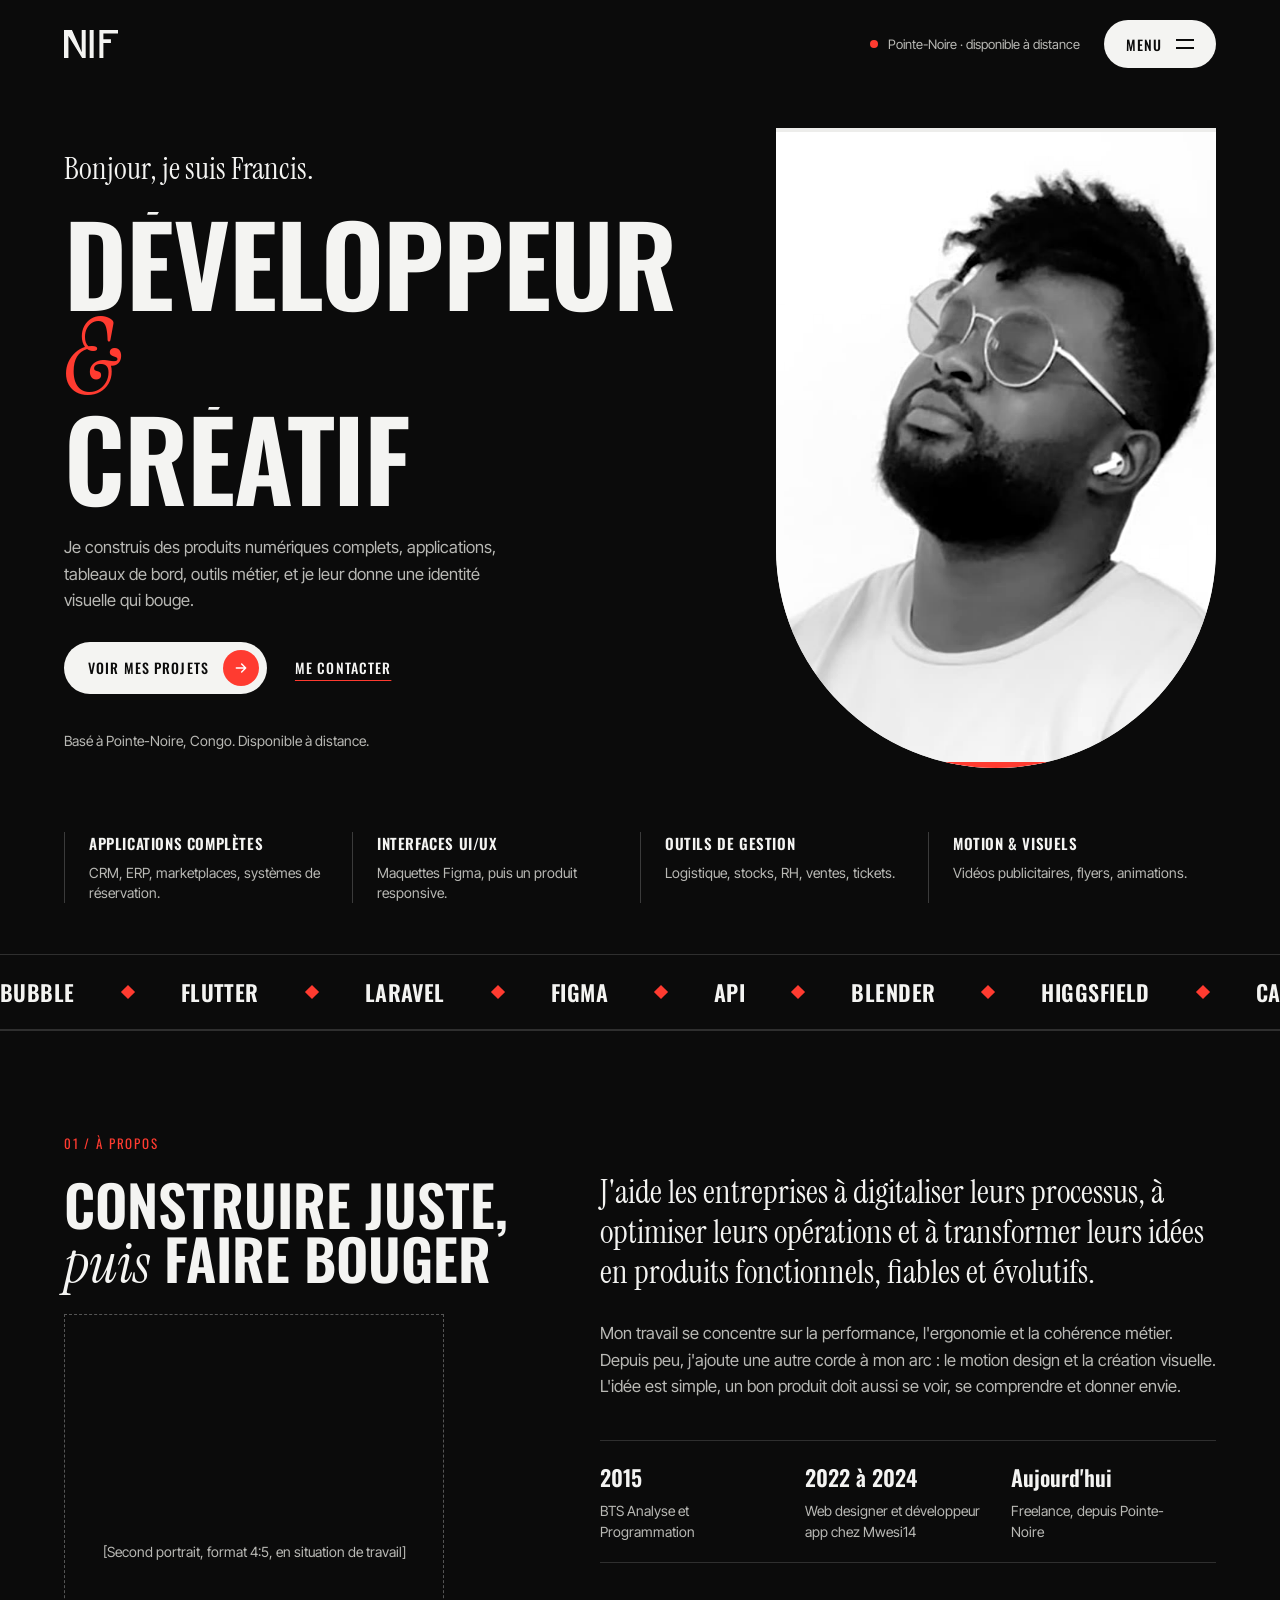
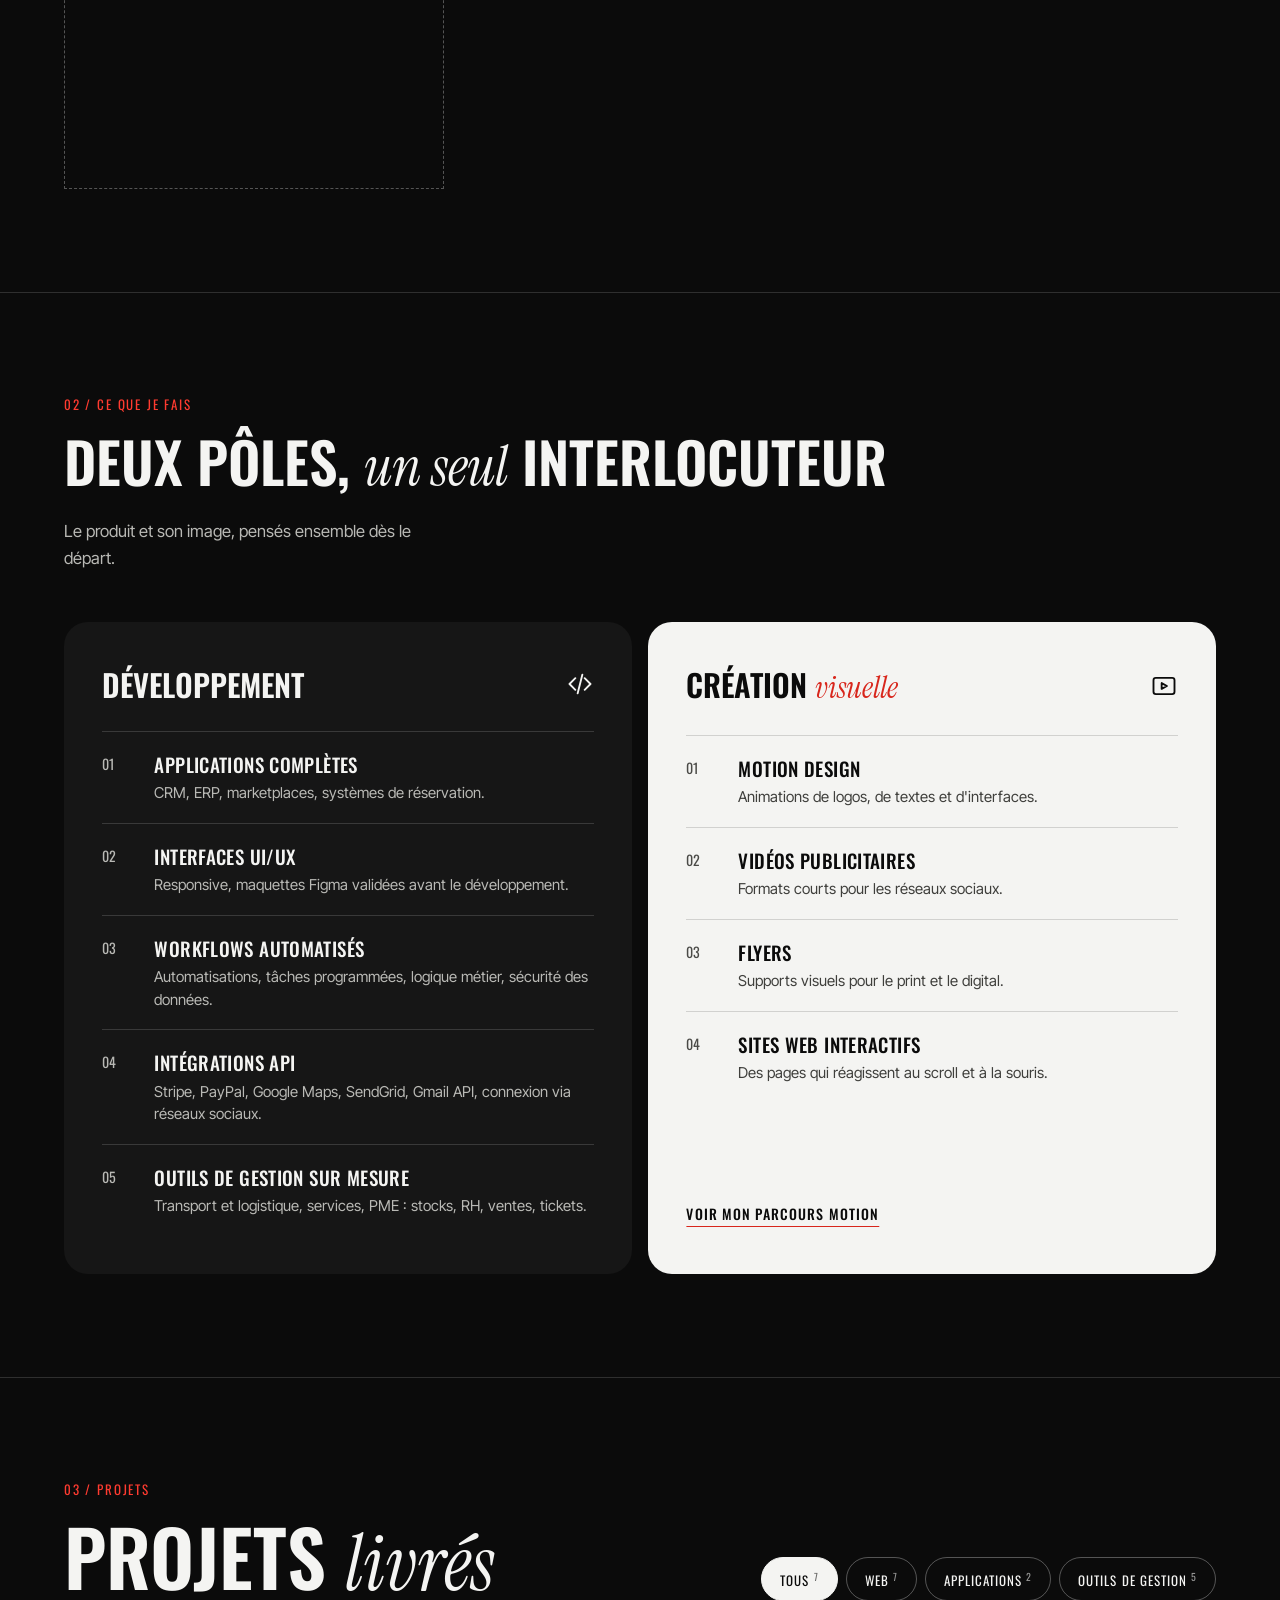
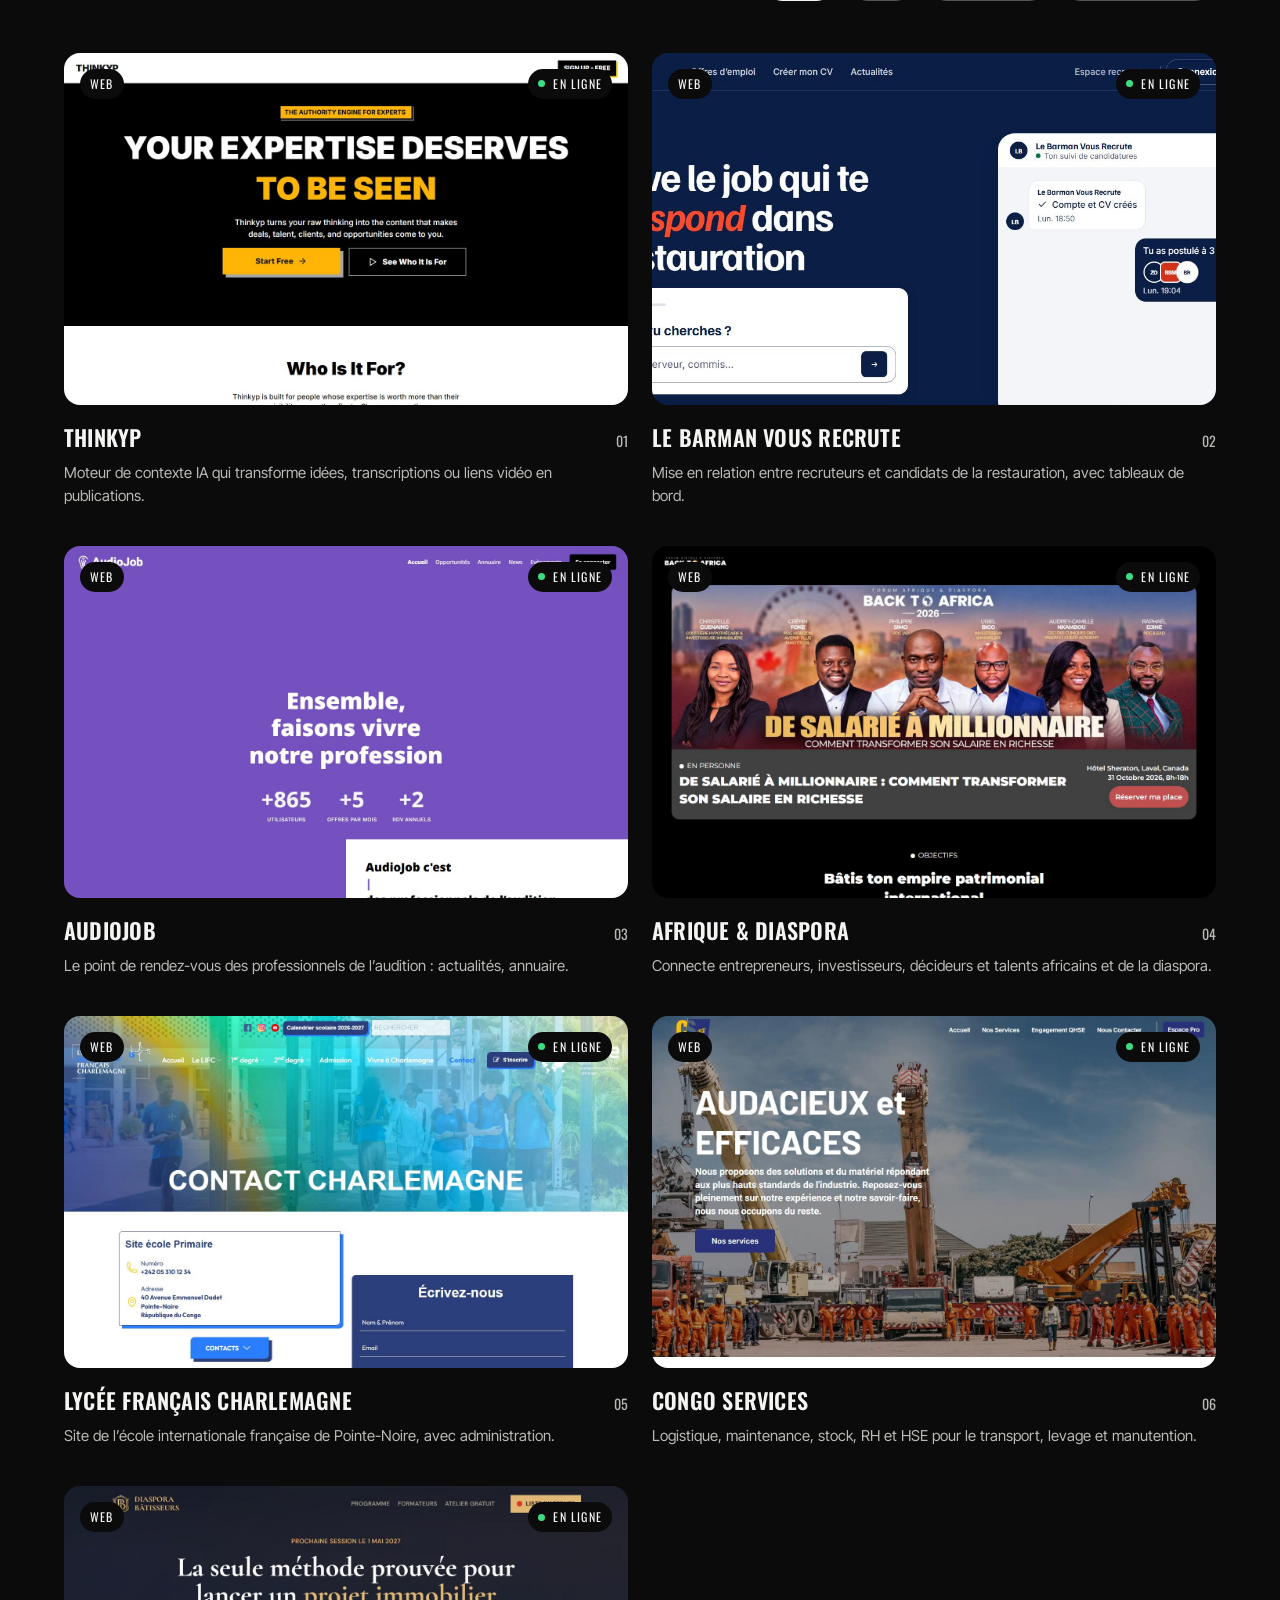
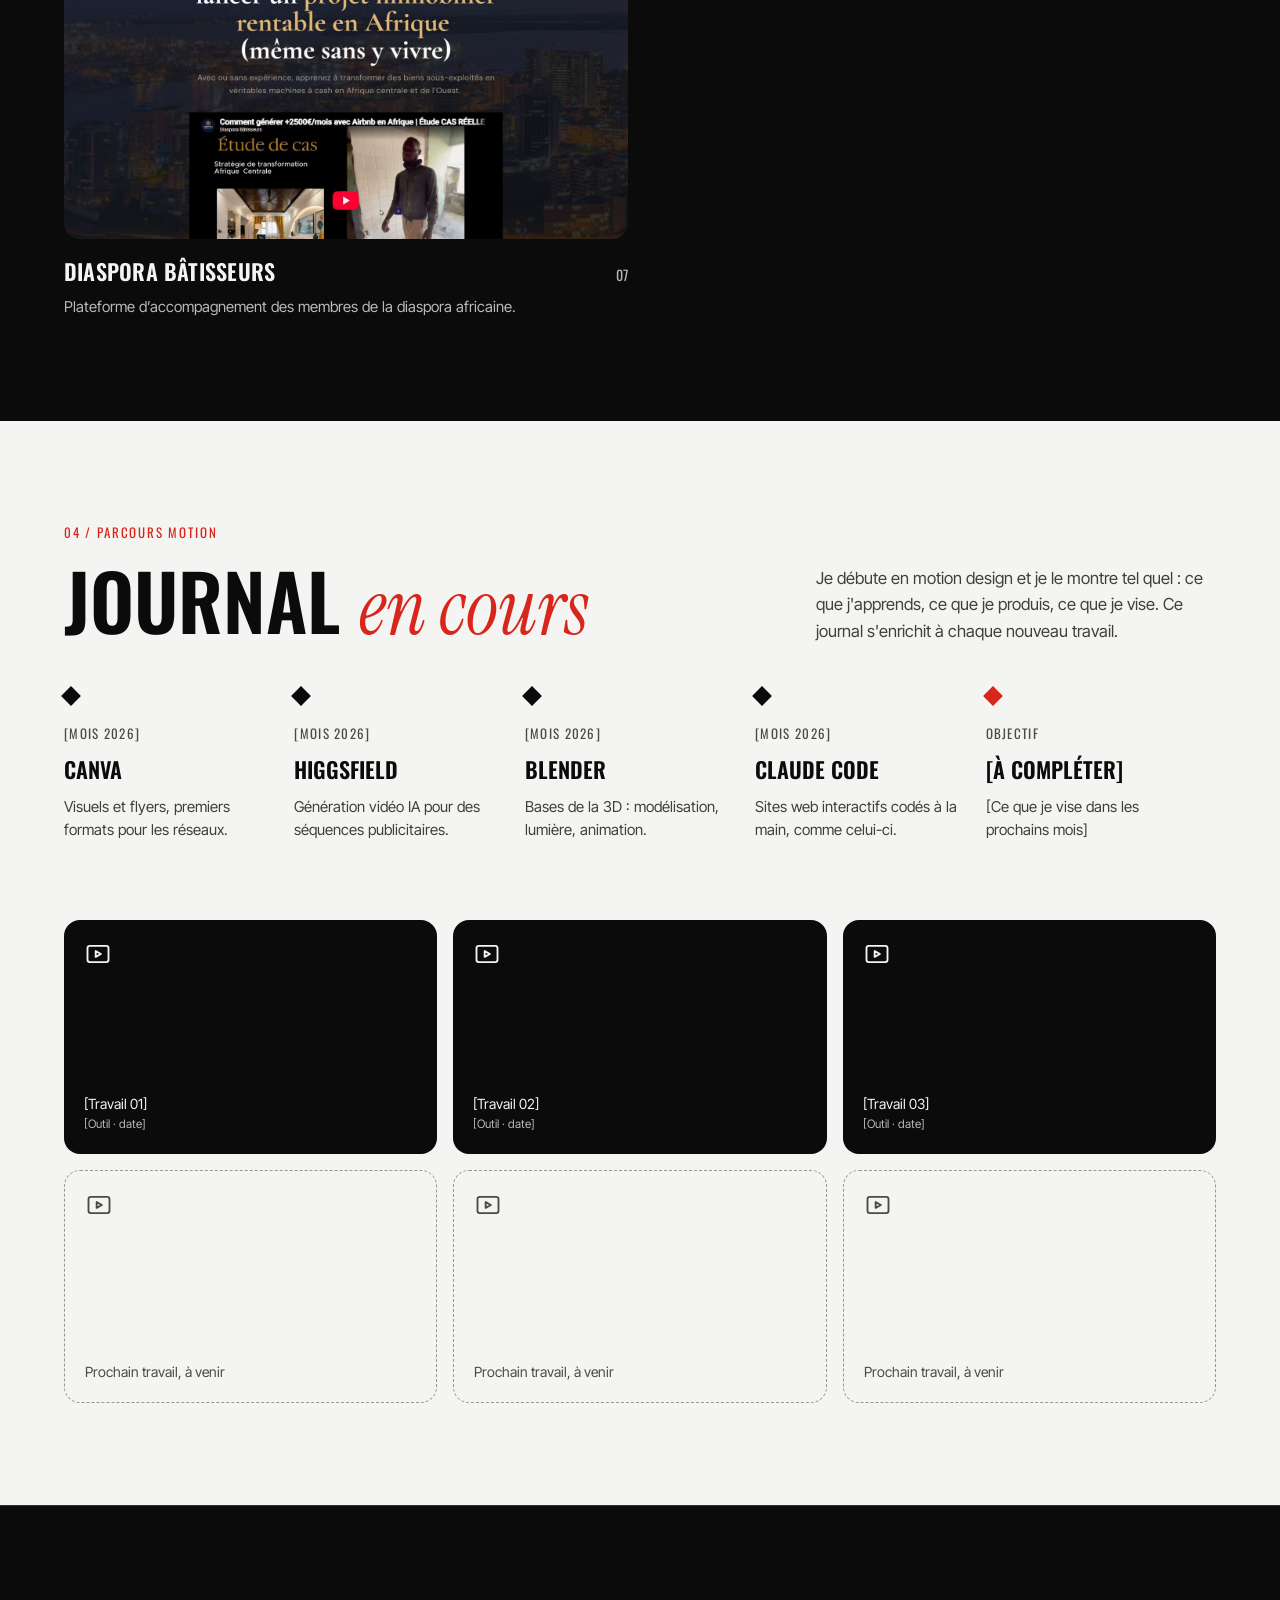
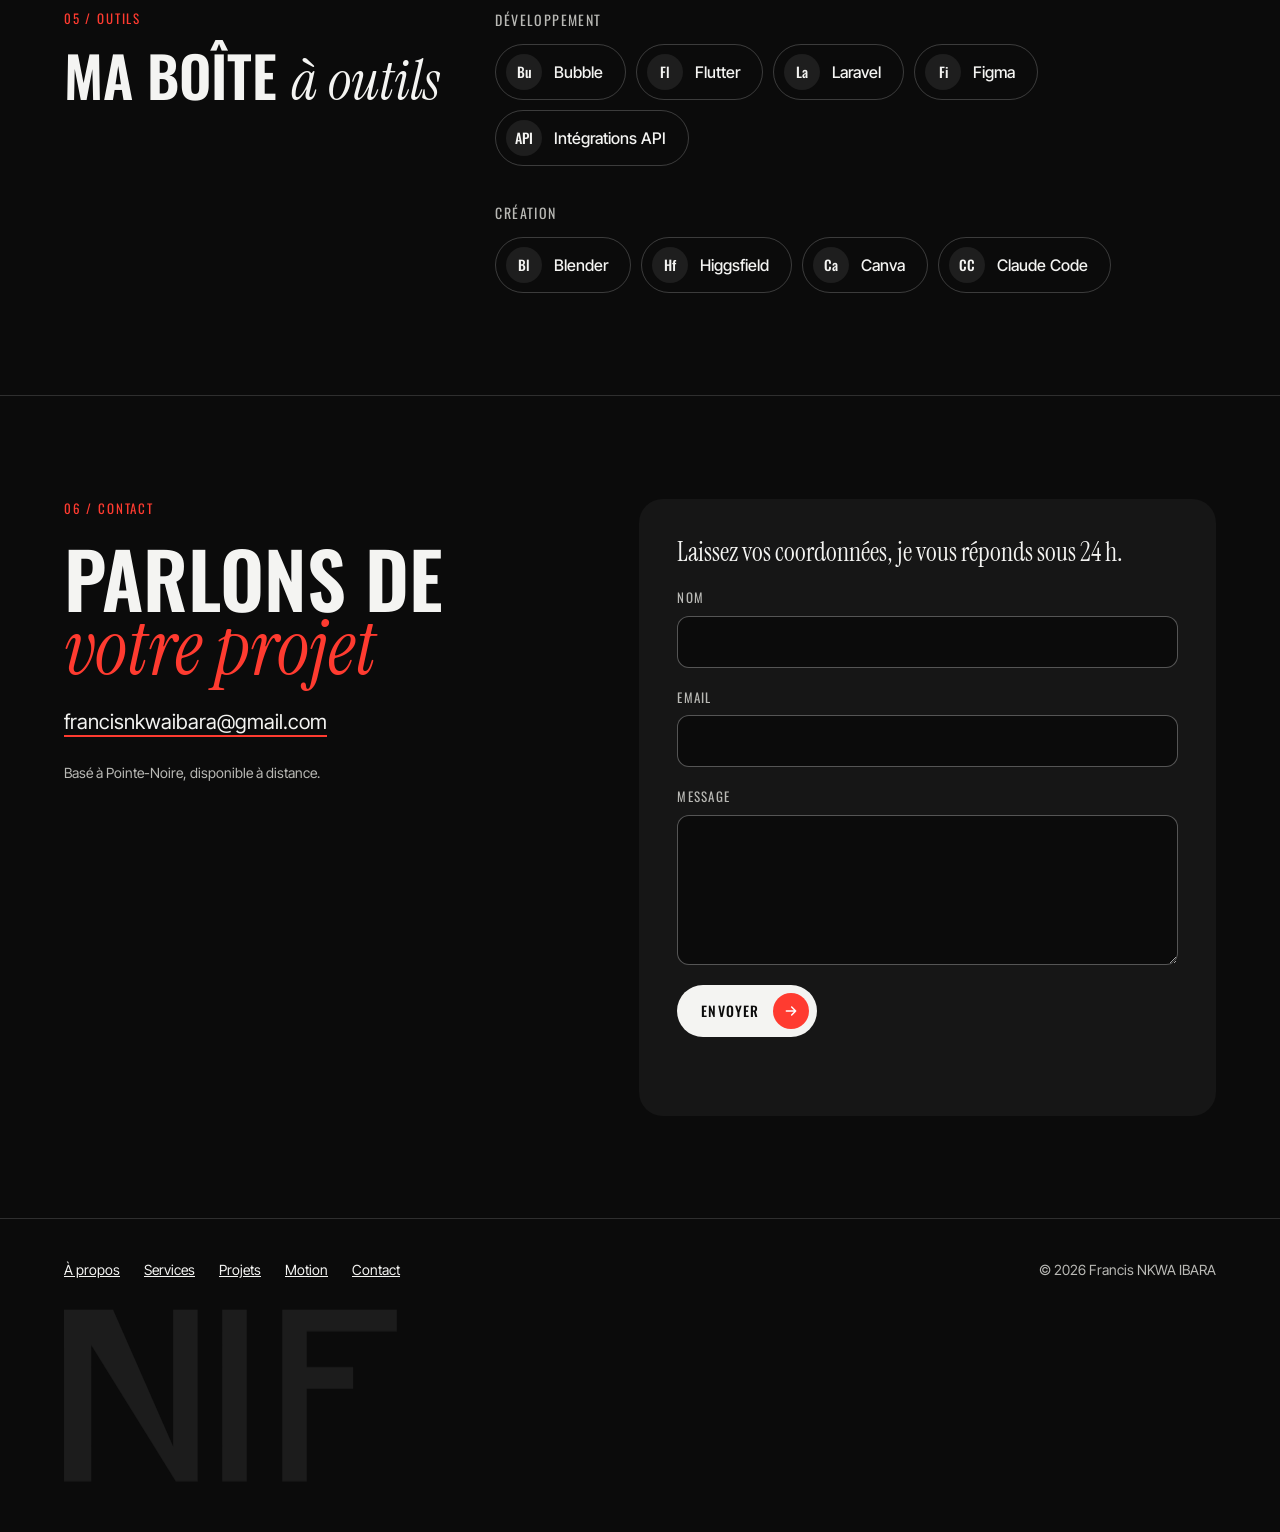
==== commit d9a1aaa6: "Ajoute captures, liens des projets et formulaire Netlify - Captures d'écran et liens « Voir le proje" ====
--- a/index.html
+++ b/index.html
@@ -227,8 +227,10 @@
         <div class="socials"></div>
         <p class="lead" style="font-size: 14px">Basé à Pointe-Noire, disponible à distance.</p>
       </div>
-      <form class="form" data-reveal novalidate>
+      <form class="form" name="contact" method="POST" data-netlify="true" netlify-honeypot="site-web" data-reveal novalidate>
         <p>Laissez vos coordonnées, je vous réponds sous 24 h.</p>
+        <input type="hidden" name="form-name" value="contact">
+        <p class="sr-only"><label>Ne pas remplir : <input name="site-web" tabindex="-1" autocomplete="off"></label></p>
         <div class="field">
           <label for="c-nom">Nom</label>
           <input id="c-nom" name="nom" type="text" autocomplete="name" required>
--- a/css/style.css
+++ b/css/style.css
@@ -267,10 +267,10 @@
 .card { display: flex; flex-direction: column; gap: 16px; text-decoration: none; transition: opacity .4s var(--ease), transform .5s var(--ease); }
 .card.is-out { opacity: 0; transform: scale(.96); }
 .card-media {
-  position: relative; aspect-ratio: 4 / 3; background: var(--ink-2); border-radius: 16px; overflow: hidden;
+  position: relative; aspect-ratio: 16 / 10; background: var(--ink-2); border-radius: 16px; overflow: hidden;
   display: flex; align-items: center; justify-content: center;
 }
-.card-media img, .card-media video { position: absolute; inset: 0; width: 100%; height: 100%; object-fit: cover; transition: transform .8s var(--ease), opacity .4s; }
+.card-media img, .card-media video { position: absolute; inset: 0; width: 100%; height: 100%; object-fit: cover; object-position: top center; transition: transform .8s var(--ease), opacity .4s; }
 .card-media video { opacity: 0; }
 .card.is-playing .card-media video { opacity: 1; }
 .card:hover .card-media img { transform: scale(1.05); }
@@ -282,6 +282,9 @@
 }
 .tag-cat { left: 16px; top: 16px; background: var(--ink); }
 .tag-off { right: 16px; top: 16px; border: 1px solid var(--line-strong); color: var(--muted); background: #0B0B0BB3; }
+.tag-live { right: 16px; top: 16px; background: var(--ink); display: inline-flex; align-items: center; gap: 8px; }
+.tag-live::before { content: ''; width: 7px; height: 7px; border-radius: 50%; background: #3DDC84; }
+.p-cta { align-self: flex-start; margin-top: 8px; }
 .card-title { display: flex; justify-content: space-between; align-items: baseline; gap: 16px; }
 .card-title strong { font-family: var(--f-display); font-weight: 600; font-size: 22px; text-transform: uppercase; letter-spacing: .01em; }
 .card-title span { font-family: var(--f-display); font-size: 14px; color: var(--muted); }
@@ -387,7 +390,7 @@
 .meta a { text-underline-offset: 4px; text-decoration-color: var(--accent); }
 .hero-media { aspect-ratio: 16 / 9; background: var(--ink-2); border-radius: var(--radius); overflow: hidden; display: flex; align-items: center; justify-content: center; color: var(--muted-2); text-align: center; padding: 24px; }
 .hero-media.has-media { padding: 0; }
-.hero-media img, .hero-media video { width: 100%; height: 100%; object-fit: cover; }
+.hero-media img, .hero-media video { width: 100%; height: 100%; object-fit: cover; object-position: top center; }
 .blocks { display: grid; grid-template-columns: repeat(auto-fit, minmax(min(100%, 520px), 1fr)); gap: 16px; }
 .block { background: var(--ink-2); border-radius: var(--radius); padding: clamp(24px, 3vw, 40px); display: flex; flex-direction: column; gap: 14px; }
 .block h2 { margin: 0; font-family: var(--f-display); font-weight: 600; font-size: 26px; text-transform: uppercase; }
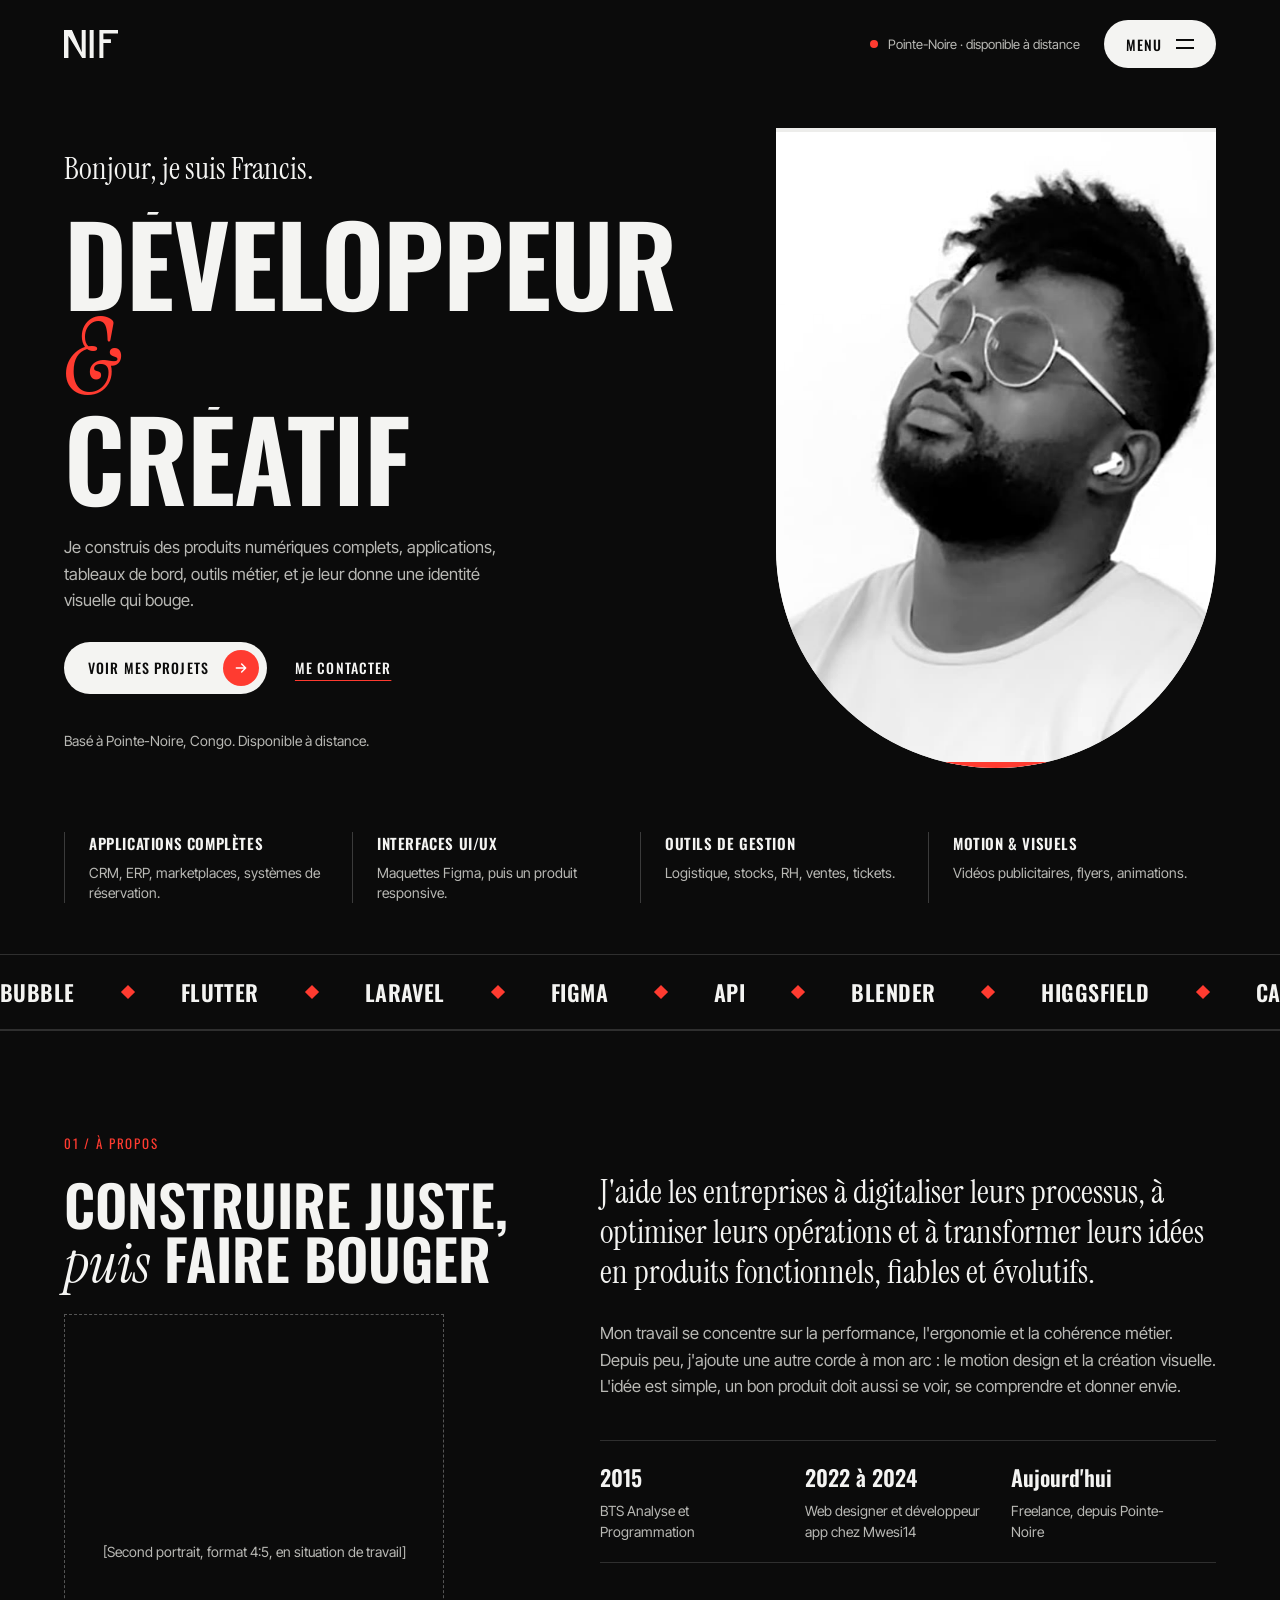
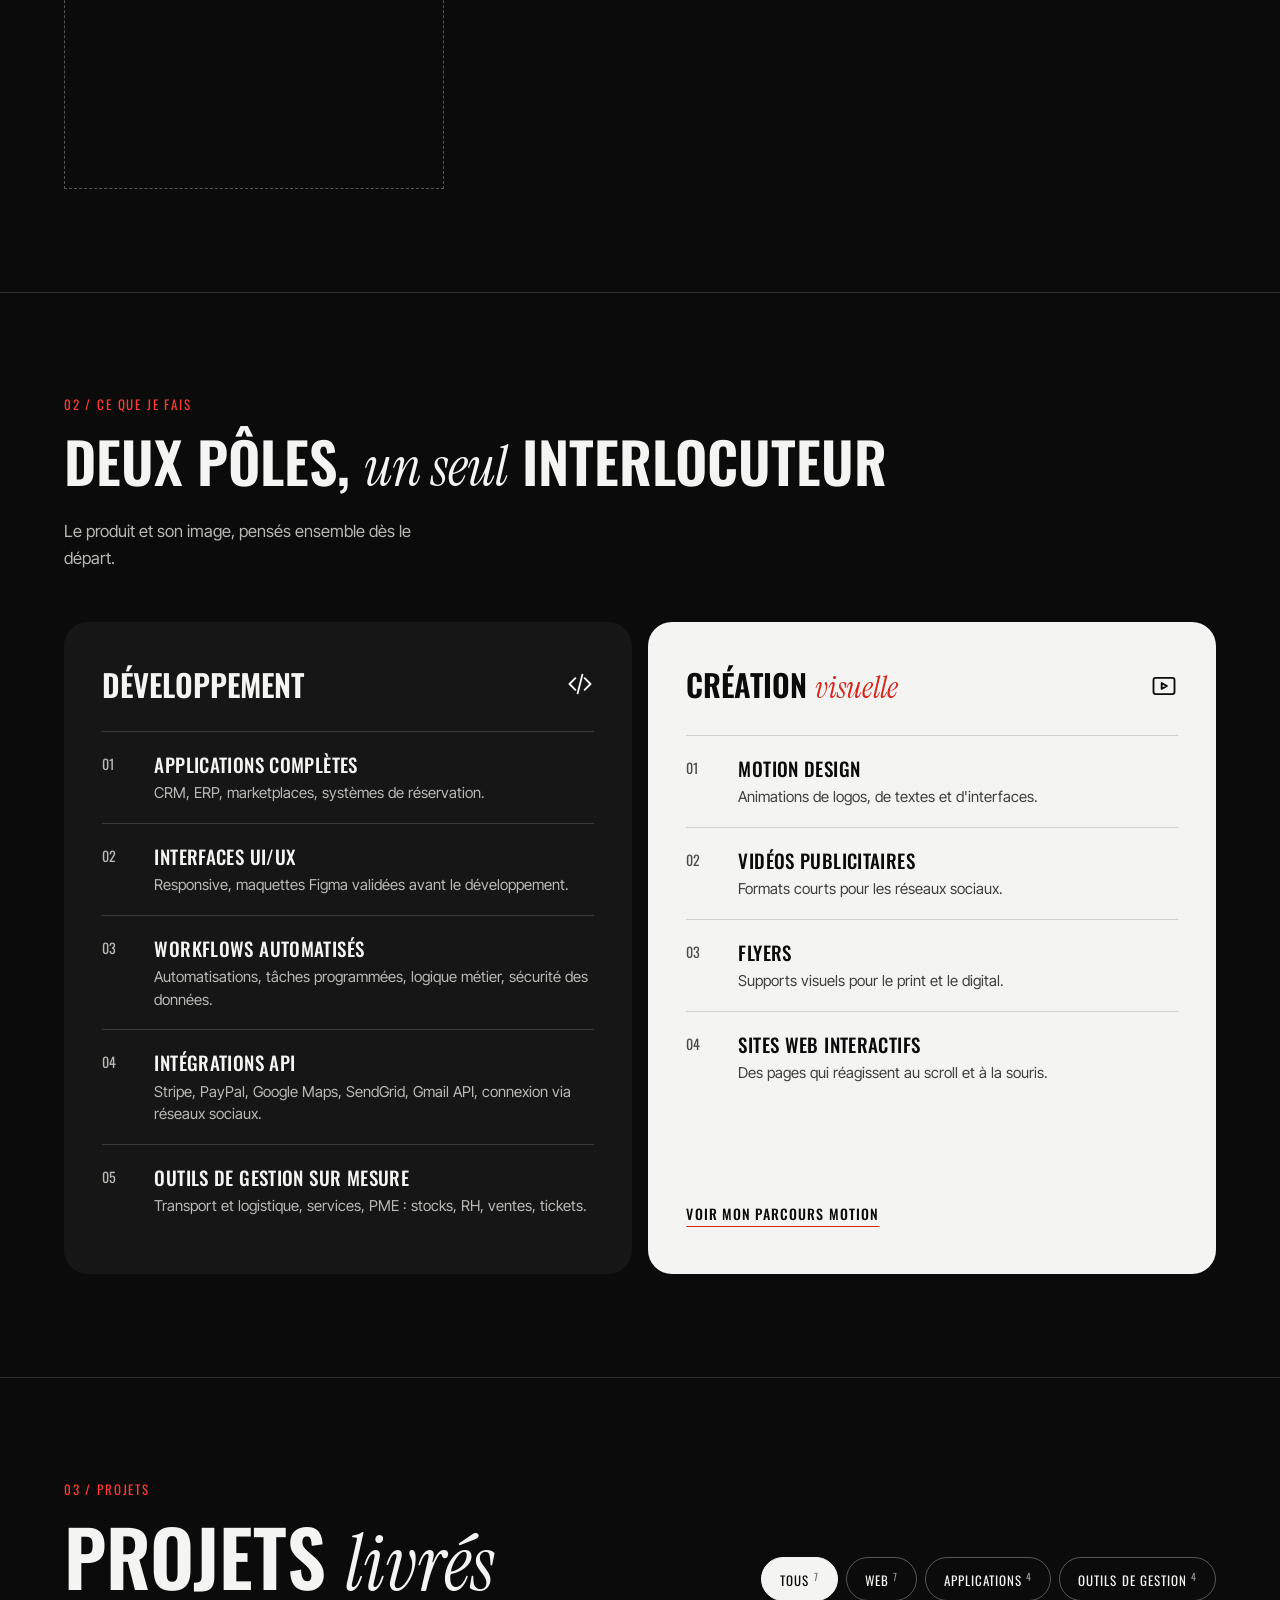
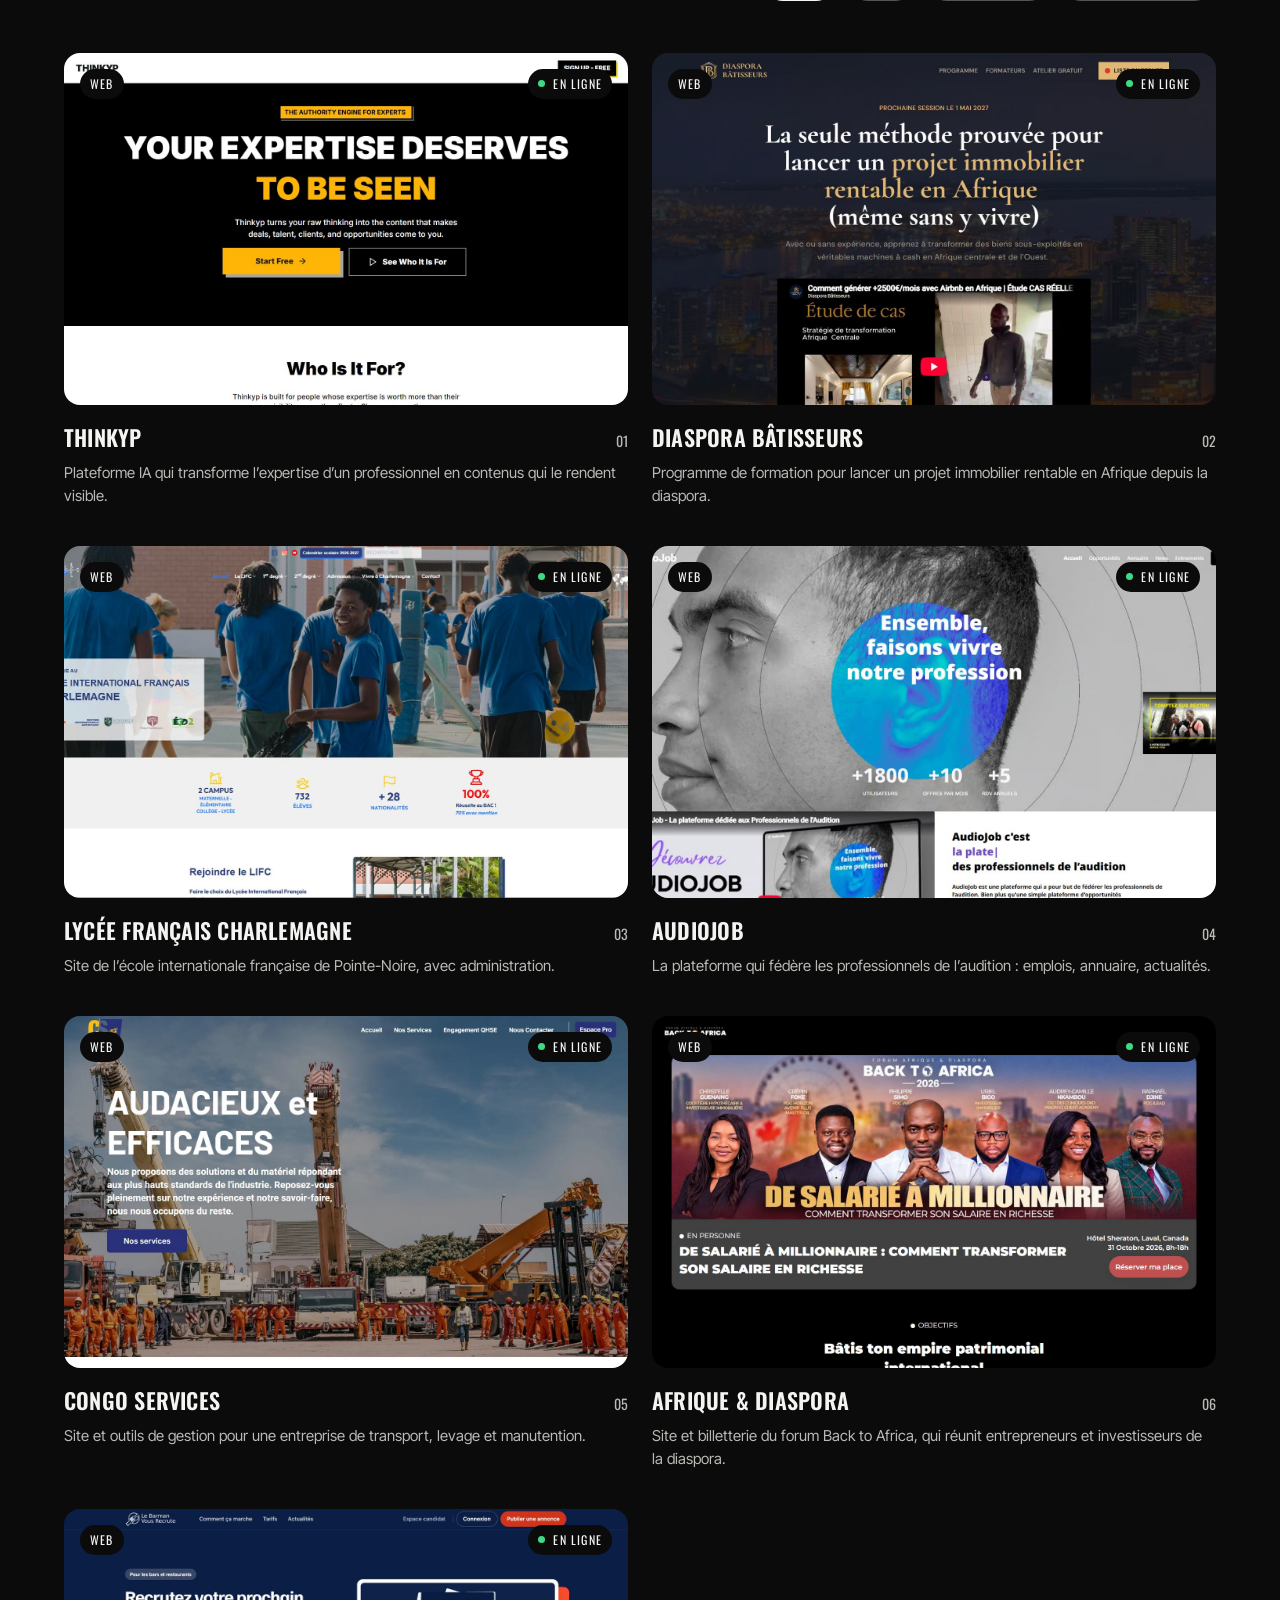
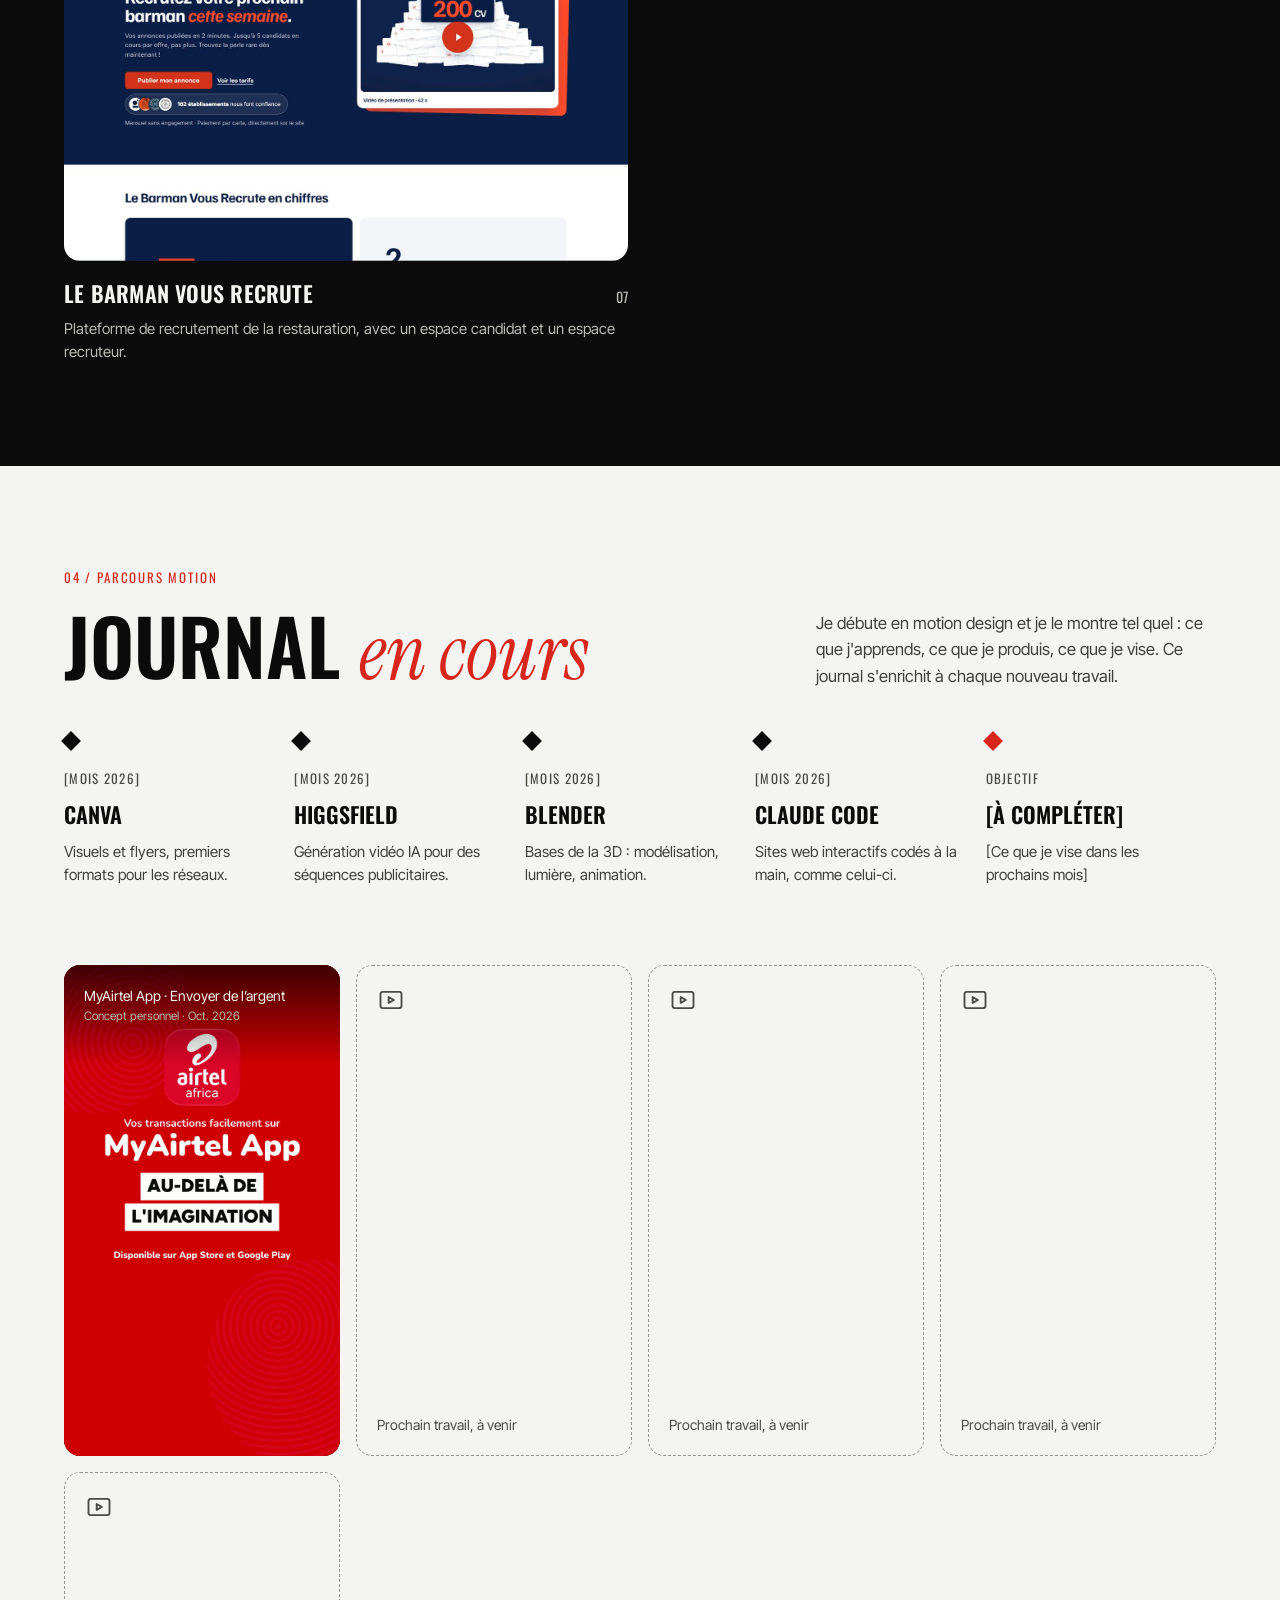
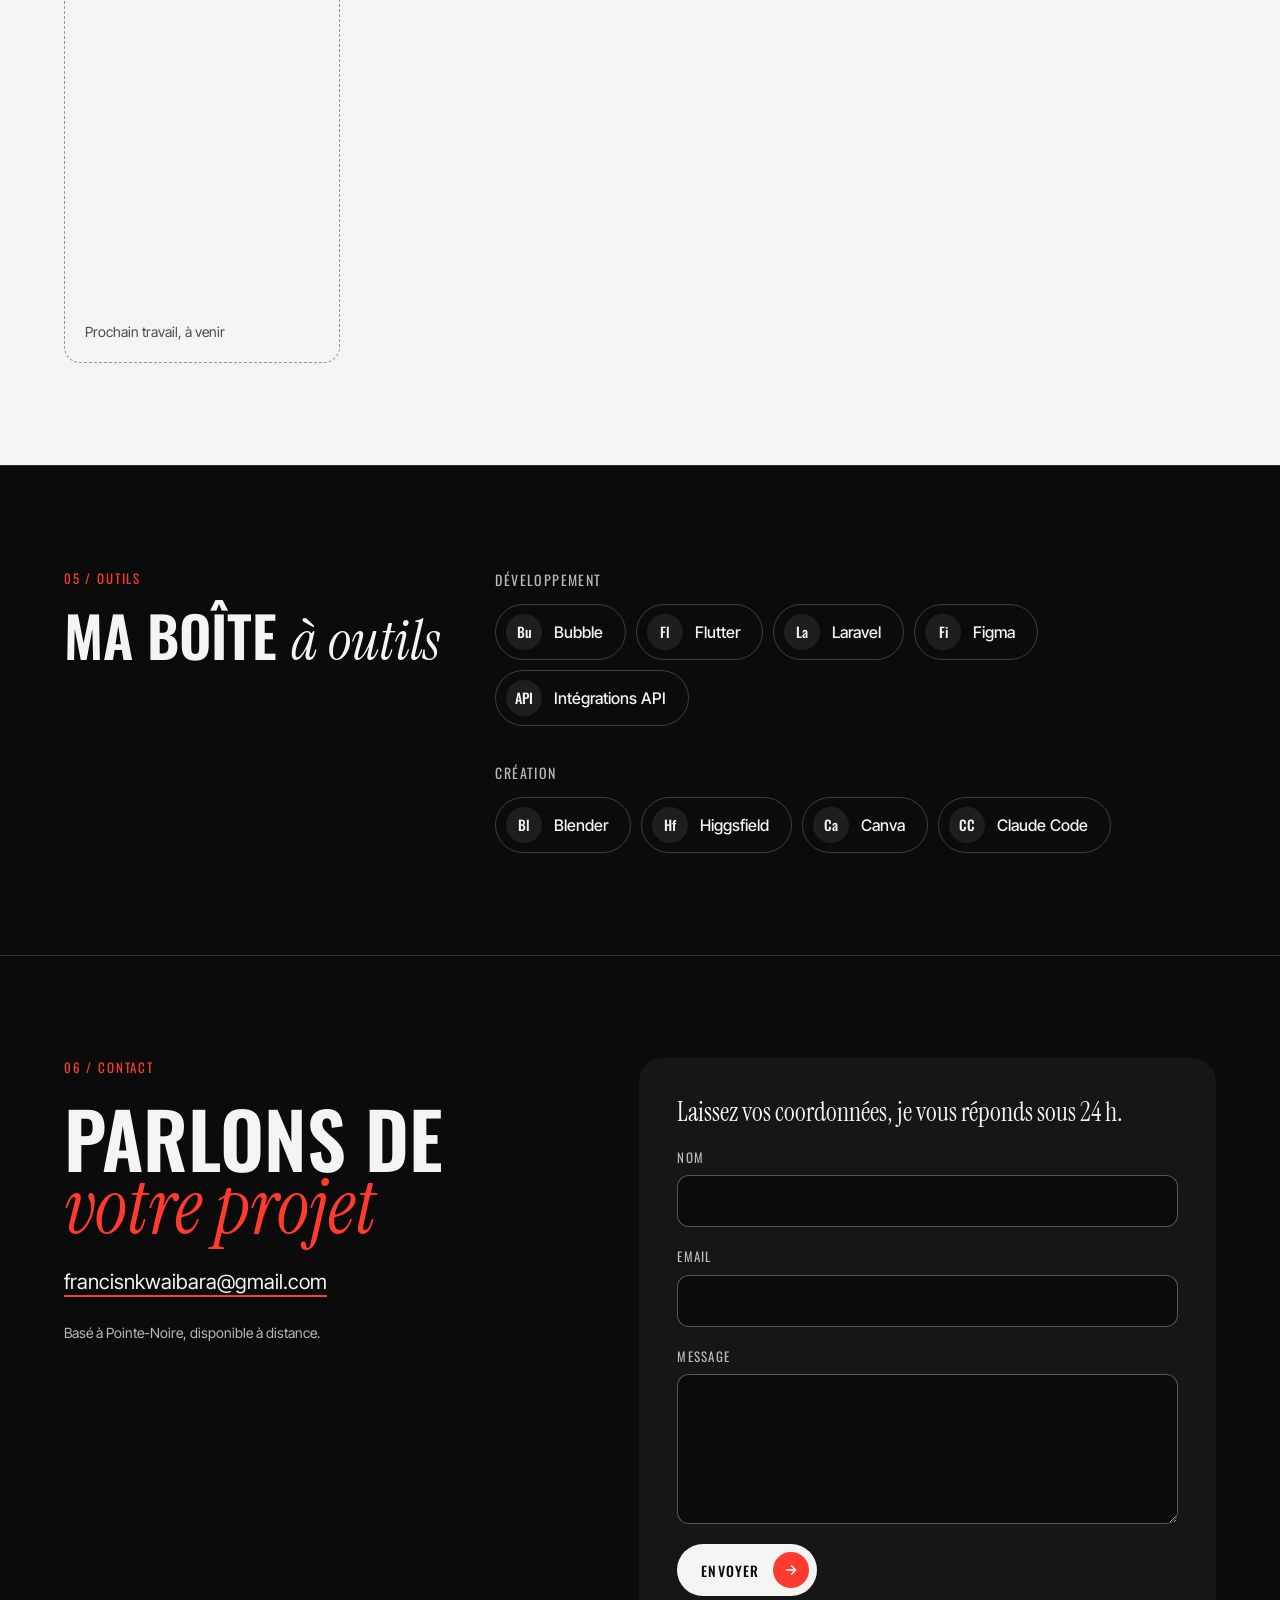
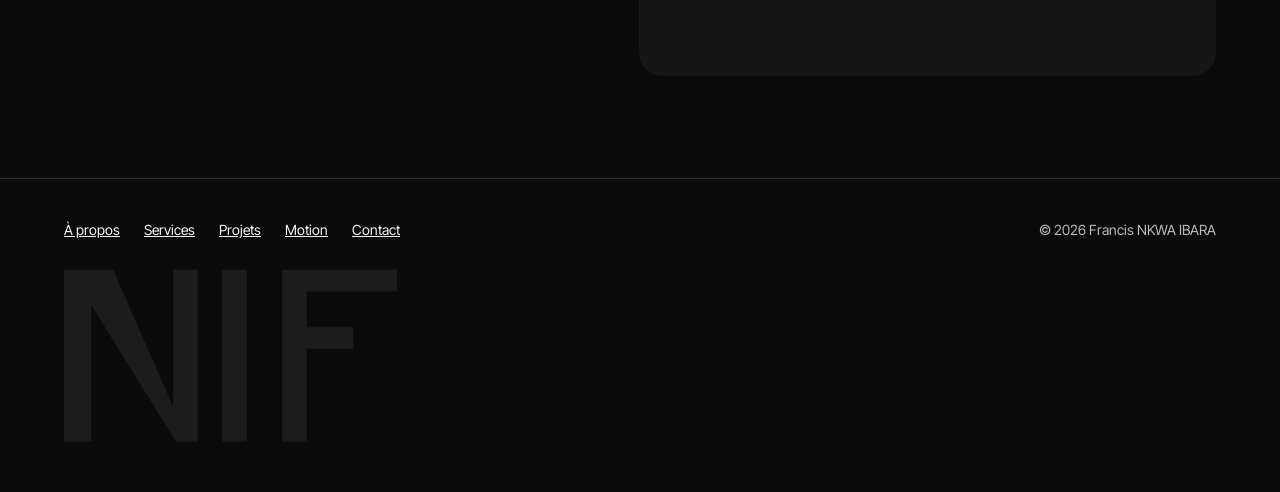
==== commit 233dadbe: "Ajoute un lecteur vidéo plein écran façon TikTok au journal motion - Ordinateur : lecture au survol," ====
--- a/index.html
+++ b/index.html
@@ -268,6 +268,23 @@
   </div>
 </footer>
 
+<!-- Lecteur vidéo plein écran, façon TikTok (rempli par main.js) -->
+<div class="viewer" id="viewer" role="dialog" aria-modal="true" aria-label="Lecteur vidéo" hidden>
+  <div class="viewer-track"></div>
+  <span class="viewer-count" aria-live="polite"></span>
+  <button class="viewer-close" type="button" aria-label="Fermer le lecteur">
+    <svg width="22" height="22" viewBox="0 0 24 24" fill="none" stroke="currentColor" stroke-width="2" stroke-linecap="round" aria-hidden="true"><path d="M6 6l12 12M18 6L6 18"/></svg>
+  </button>
+  <div class="viewer-nav">
+    <button class="viewer-prev" type="button" aria-label="Vidéo précédente">
+      <svg width="22" height="22" viewBox="0 0 24 24" fill="none" stroke="currentColor" stroke-width="2" stroke-linecap="round" stroke-linejoin="round" aria-hidden="true"><path d="M6 15l6-6 6 6"/></svg>
+    </button>
+    <button class="viewer-next" type="button" aria-label="Vidéo suivante">
+      <svg width="22" height="22" viewBox="0 0 24 24" fill="none" stroke="currentColor" stroke-width="2" stroke-linecap="round" stroke-linejoin="round" aria-hidden="true"><path d="M6 9l6 6 6-6"/></svg>
+    </button>
+  </div>
+</div>
+
 <script src="js/data.js"></script>
 <script src="js/main.js"></script>
 </body>
--- a/css/style.css
+++ b/css/style.css
@@ -310,17 +310,66 @@
 .timeline strong { font-family: var(--f-display); font-weight: 600; font-size: 22px; text-transform: uppercase; }
 .timeline p { margin: 0; font-size: 15px; color: var(--muted-dark); }
 
-.gallery { display: grid; grid-template-columns: repeat(auto-fill, minmax(min(100%, 280px), 1fr)); gap: 16px; }
+.gallery { display: grid; grid-template-columns: repeat(auto-fill, minmax(min(42%, 220px), 1fr)); gap: 16px; }
+@media (max-width: 600px) { .gallery .work:nth-child(n+5) { display: none; } }
 .work {
-  position: relative; margin: 0; aspect-ratio: 16 / 10; border-radius: 16px; overflow: hidden;
+  position: relative; margin: 0; aspect-ratio: 9 / 16; border-radius: 16px; overflow: hidden;
   display: flex; flex-direction: column; justify-content: space-between; padding: 20px;
   background: var(--ink); color: var(--paper);
 }
 .work img, .work video { position: absolute; inset: 0; width: 100%; height: 100%; object-fit: cover; }
 .work figcaption { position: relative; z-index: 1; margin-top: auto; display: flex; flex-direction: column; gap: 2px; font-size: 14px; }
 .work figcaption small { color: var(--muted); }
-.work.has-media figcaption { background: linear-gradient(transparent, #000000B3); margin: auto -20px -20px; padding: 32px 20px 20px; }
+/* Légende en haut pour laisser les commandes de la vidéo libres en bas */
+.work.has-media figcaption { background: linear-gradient(#000000B3, transparent); margin: -20px -20px auto; padding: 20px 20px 40px; pointer-events: none; }
 .work-next { background: transparent; color: #4A4A47; border: 1.5px dashed #0B0B0B66; }
+.work-hit { position: absolute; inset: 0; z-index: 2; width: 100%; background: transparent; border: 0; padding: 0; cursor: pointer; border-radius: inherit; }
+.work-sound {
+  position: absolute; right: 12px; bottom: 12px; z-index: 3; width: 44px; height: 44px; border-radius: 50%;
+  border: 0; background: #000000A6; color: #FFF; display: none; align-items: center; justify-content: center; cursor: pointer;
+}
+.work.is-playing .work-sound { display: flex; }
+.work-sound .i-on, .work.is-muted .work-sound .i-off { display: block; }
+.work-sound .i-off, .work.is-muted .work-sound .i-on { display: none; }
+
+/* --- Lecteur vidéo plein écran ---------------------------------------------- */
+
+.viewer { position: fixed; inset: 0; z-index: 80; background: #000; color: #FFF; }
+.viewer-open { overflow: hidden; }
+.viewer-track {
+  height: 100%; overflow-y: auto; scroll-snap-type: y mandatory; overscroll-behavior: contain;
+  scrollbar-width: none;
+}
+.viewer-track::-webkit-scrollbar { display: none; }
+.slide {
+  height: 100vh; height: 100dvh; scroll-snap-align: start; scroll-snap-stop: always;
+  display: flex; align-items: center; justify-content: center;
+}
+/* Le cadre garde toujours le format vertical de la vidéo, bandes noires autour si besoin */
+.slide-inner { position: relative; height: 100%; max-width: 100%; aspect-ratio: 9 / 16; cursor: pointer; }
+.slide-inner video { width: 100%; height: 100%; object-fit: contain; background: #000; display: block; }
+.slide-play {
+  position: absolute; inset: 0; display: flex; align-items: center; justify-content: center;
+  color: #FFFFFFE6; opacity: 0; transition: opacity .2s; pointer-events: none;
+}
+.slide.is-paused .slide-play { opacity: 1; }
+.slide-cap {
+  position: absolute; left: 0; right: 0; bottom: 0; padding: 48px 20px 28px;
+  background: linear-gradient(transparent, #000000B3); display: flex; flex-direction: column; gap: 4px; pointer-events: none;
+}
+.slide-cap strong { font-family: var(--f-display); font-weight: 600; font-size: 20px; text-transform: uppercase; letter-spacing: .02em; }
+.slide-cap small { font-size: 14px; color: #FFFFFFB3; }
+.viewer-count { position: absolute; top: 24px; left: 20px; font-family: var(--f-display); font-size: 14px; letter-spacing: .1em; }
+.viewer-close, .viewer-nav button {
+  width: 48px; height: 48px; border-radius: 50%; border: 0; cursor: pointer;
+  background: #FFFFFF26; color: #FFF; display: flex; align-items: center; justify-content: center;
+  transition: background-color .2s;
+}
+.viewer-close:hover, .viewer-nav button:hover { background: #FFFFFF4D; }
+.viewer-close { position: absolute; top: 14px; right: 14px; }
+.viewer-nav { position: absolute; right: 24px; top: 50%; transform: translateY(-50%); display: flex; flex-direction: column; gap: 12px; }
+.viewer.is-single .viewer-nav, .viewer.is-single .viewer-count { display: none; }
+@media (hover: none), (pointer: coarse) { .viewer-nav { display: none; } }
 
 /* Outils */
 .tools { display: flex; flex-wrap: wrap; gap: clamp(32px, 4vw, 64px); }
@@ -403,9 +452,9 @@
 .block-light .todo { color: #6B6B67; }
 .pills { list-style: none; margin: 0; padding: 0; display: flex; flex-wrap: wrap; gap: 8px; }
 .pills li { min-height: 40px; display: inline-flex; align-items: center; padding: 0 16px; border: 1px solid var(--line-strong); border-radius: 999px; font-size: 15px; }
-.shots { display: grid; grid-template-columns: repeat(auto-fit, minmax(min(100%, 380px), 1fr)); gap: 16px; }
-.shots > * { aspect-ratio: 4 / 3; border-radius: 16px; overflow: hidden; }
-.shots img { width: 100%; height: 100%; object-fit: cover; }
+.shots { display: grid; grid-template-columns: repeat(auto-fill, minmax(min(100%, 520px), 1fr)); gap: 16px; }
+.shots > * { aspect-ratio: 16 / 9; border-radius: 16px; overflow: hidden; }
+.shots img { width: 100%; height: 100%; object-fit: cover; object-position: top center; }
 .next { display: flex; flex-wrap: wrap; justify-content: space-between; align-items: center; gap: 16px; padding-top: 32px; border-top: 1px solid var(--line); text-decoration: none; }
 .next > span:first-child { display: flex; flex-direction: column; gap: 8px; }
 .next small { font-family: var(--f-display); font-size: 13px; letter-spacing: .12em; text-transform: uppercase; color: var(--muted); }
@@ -421,7 +470,7 @@
 .cursor { display: none; }
 @media (hover: hover) and (pointer: fine) {
   .cursor {
-    display: flex; position: fixed; left: 0; top: 0; z-index: 70; pointer-events: none;
+    display: flex; position: fixed; left: 0; top: 0; z-index: 90; pointer-events: none;
     width: 14px; height: 14px; margin: -7px 0 0 -7px; border-radius: 50%; background: var(--paper);
     mix-blend-mode: difference; align-items: center; justify-content: center;
     transition: width .35s var(--ease), height .35s var(--ease), margin .35s var(--ease), opacity .3s;
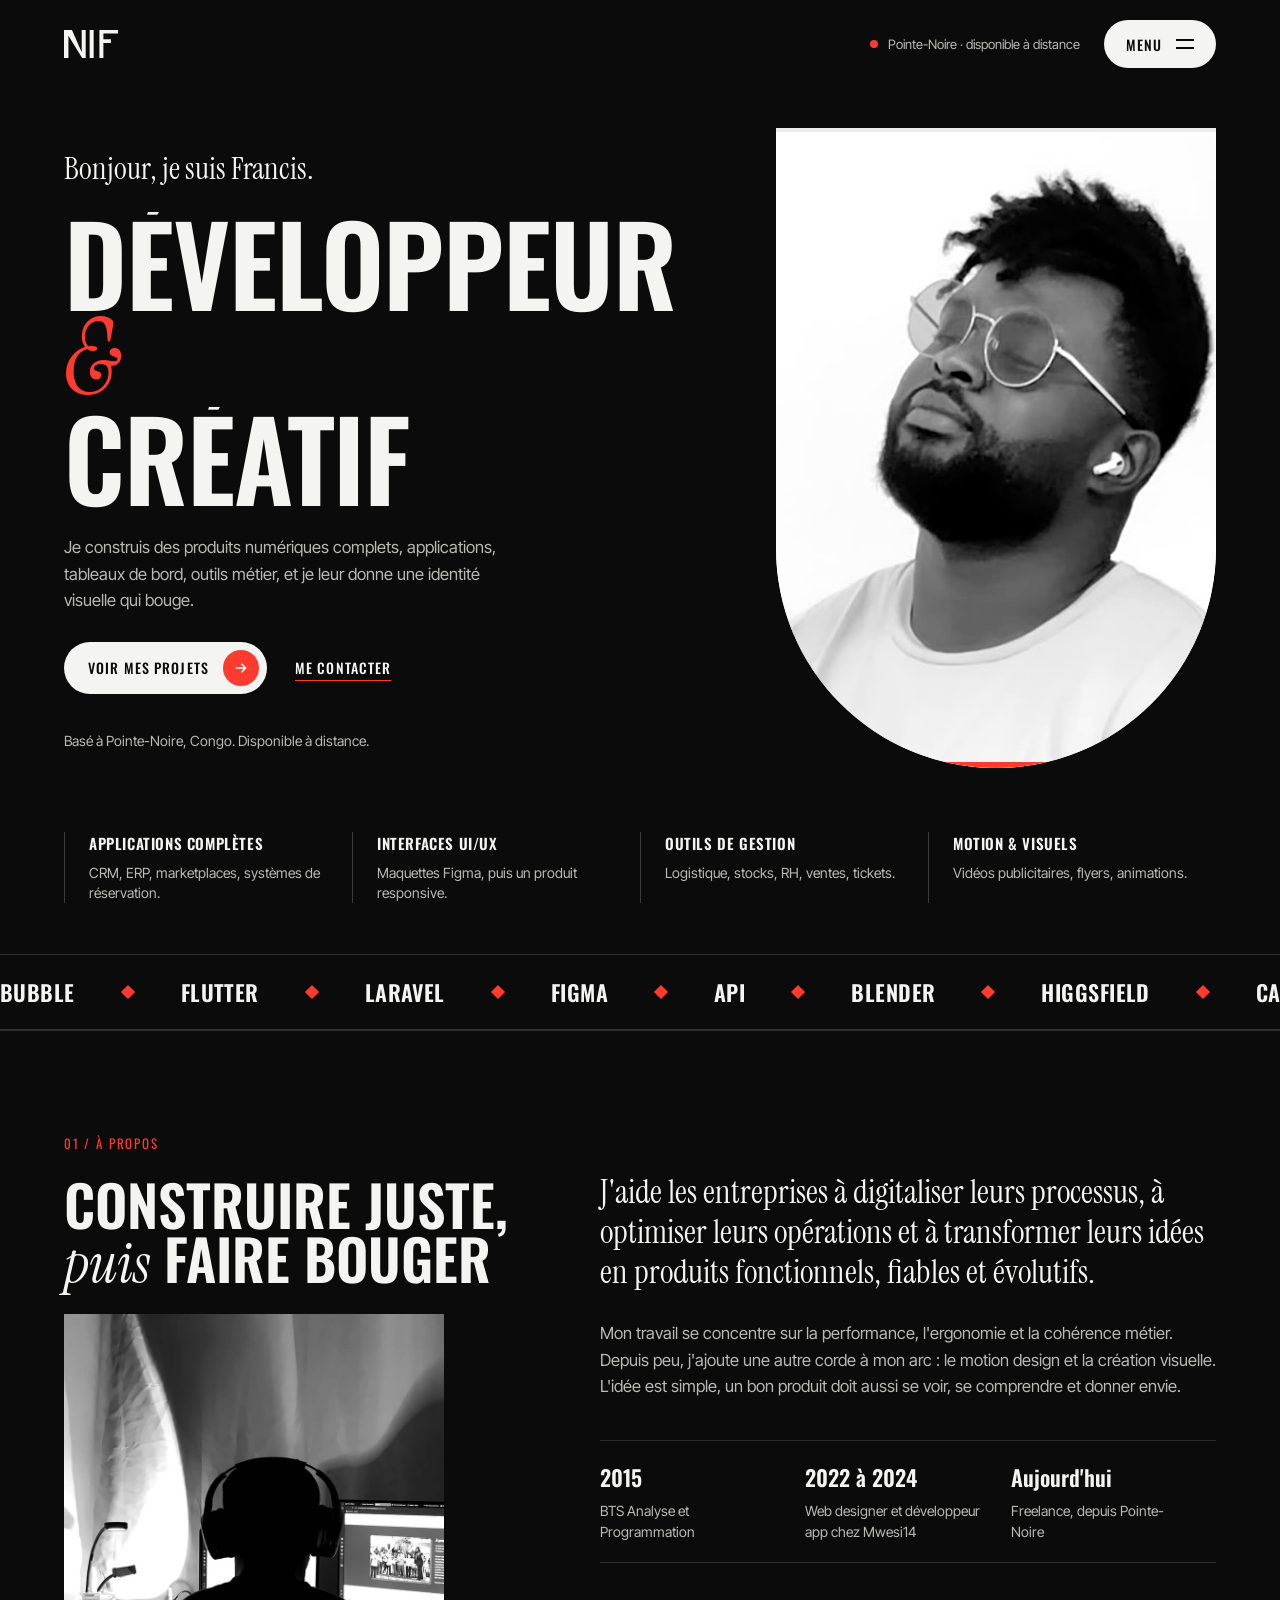
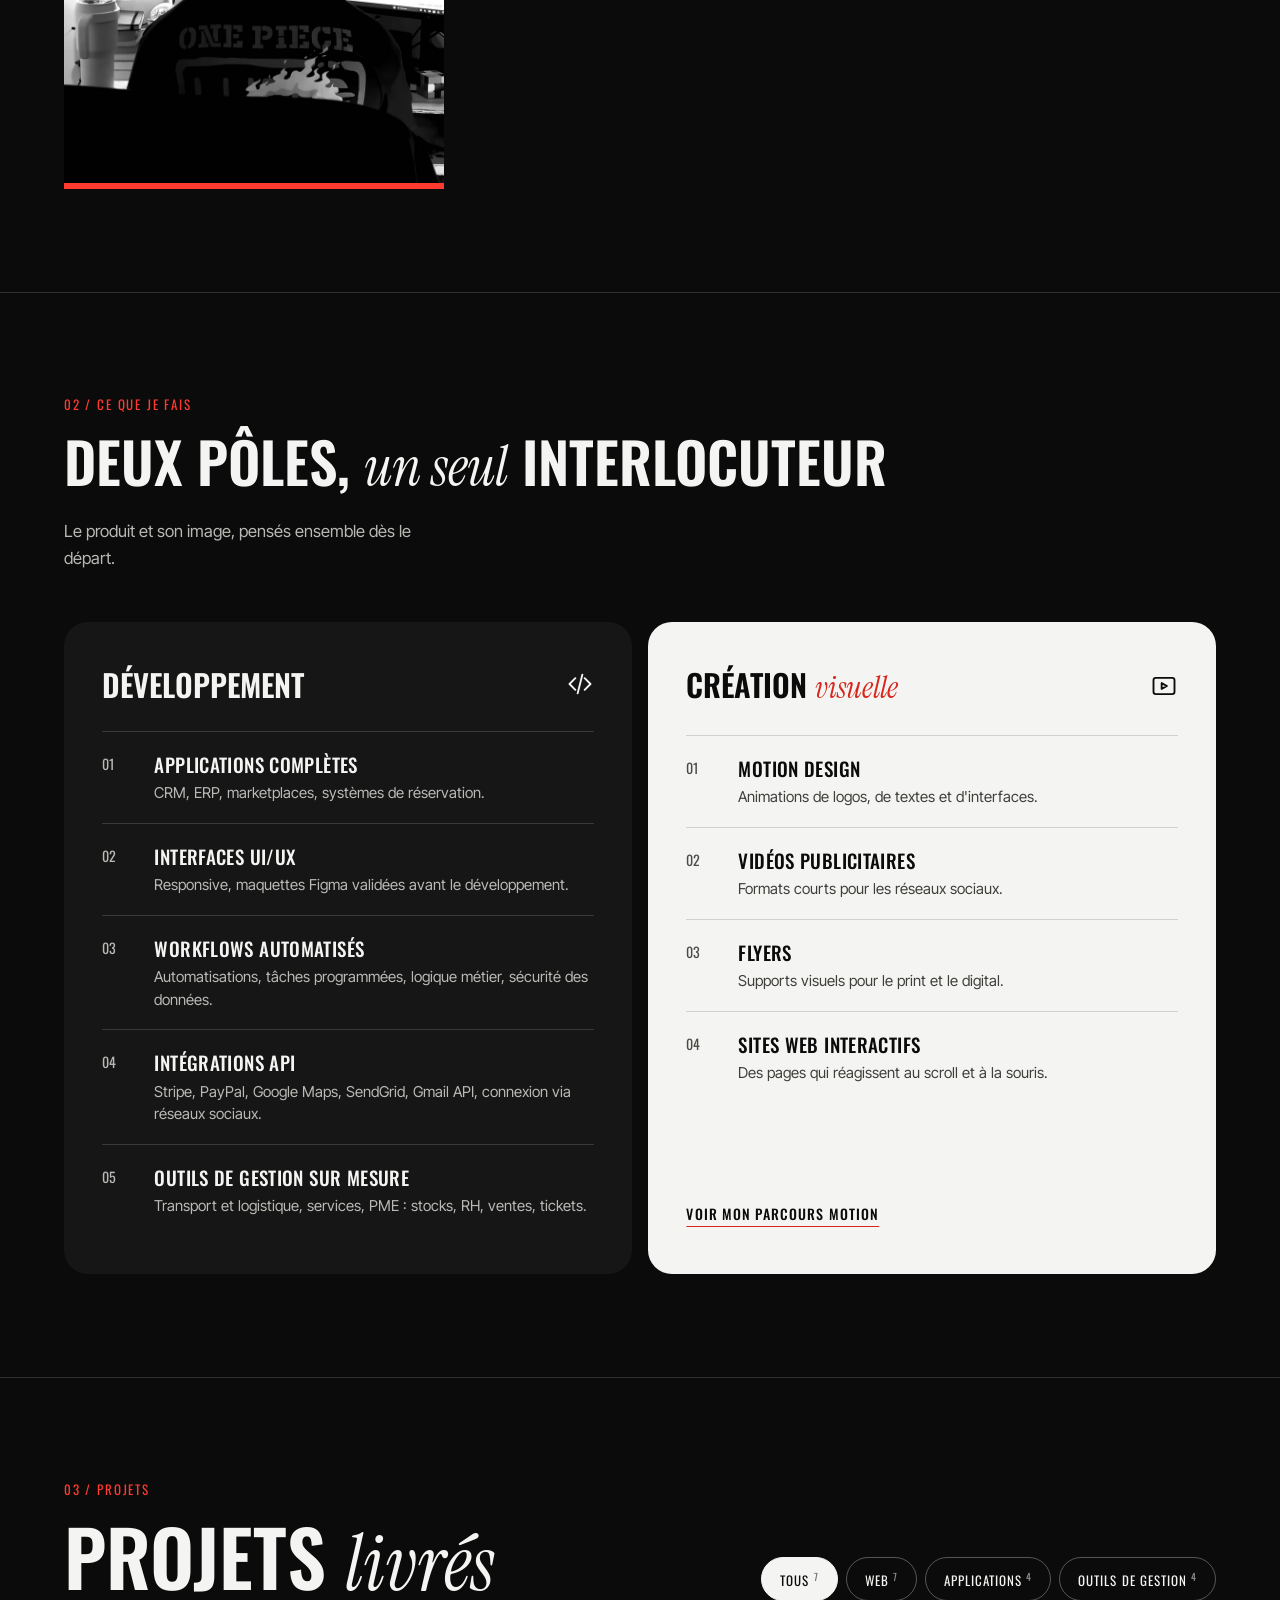
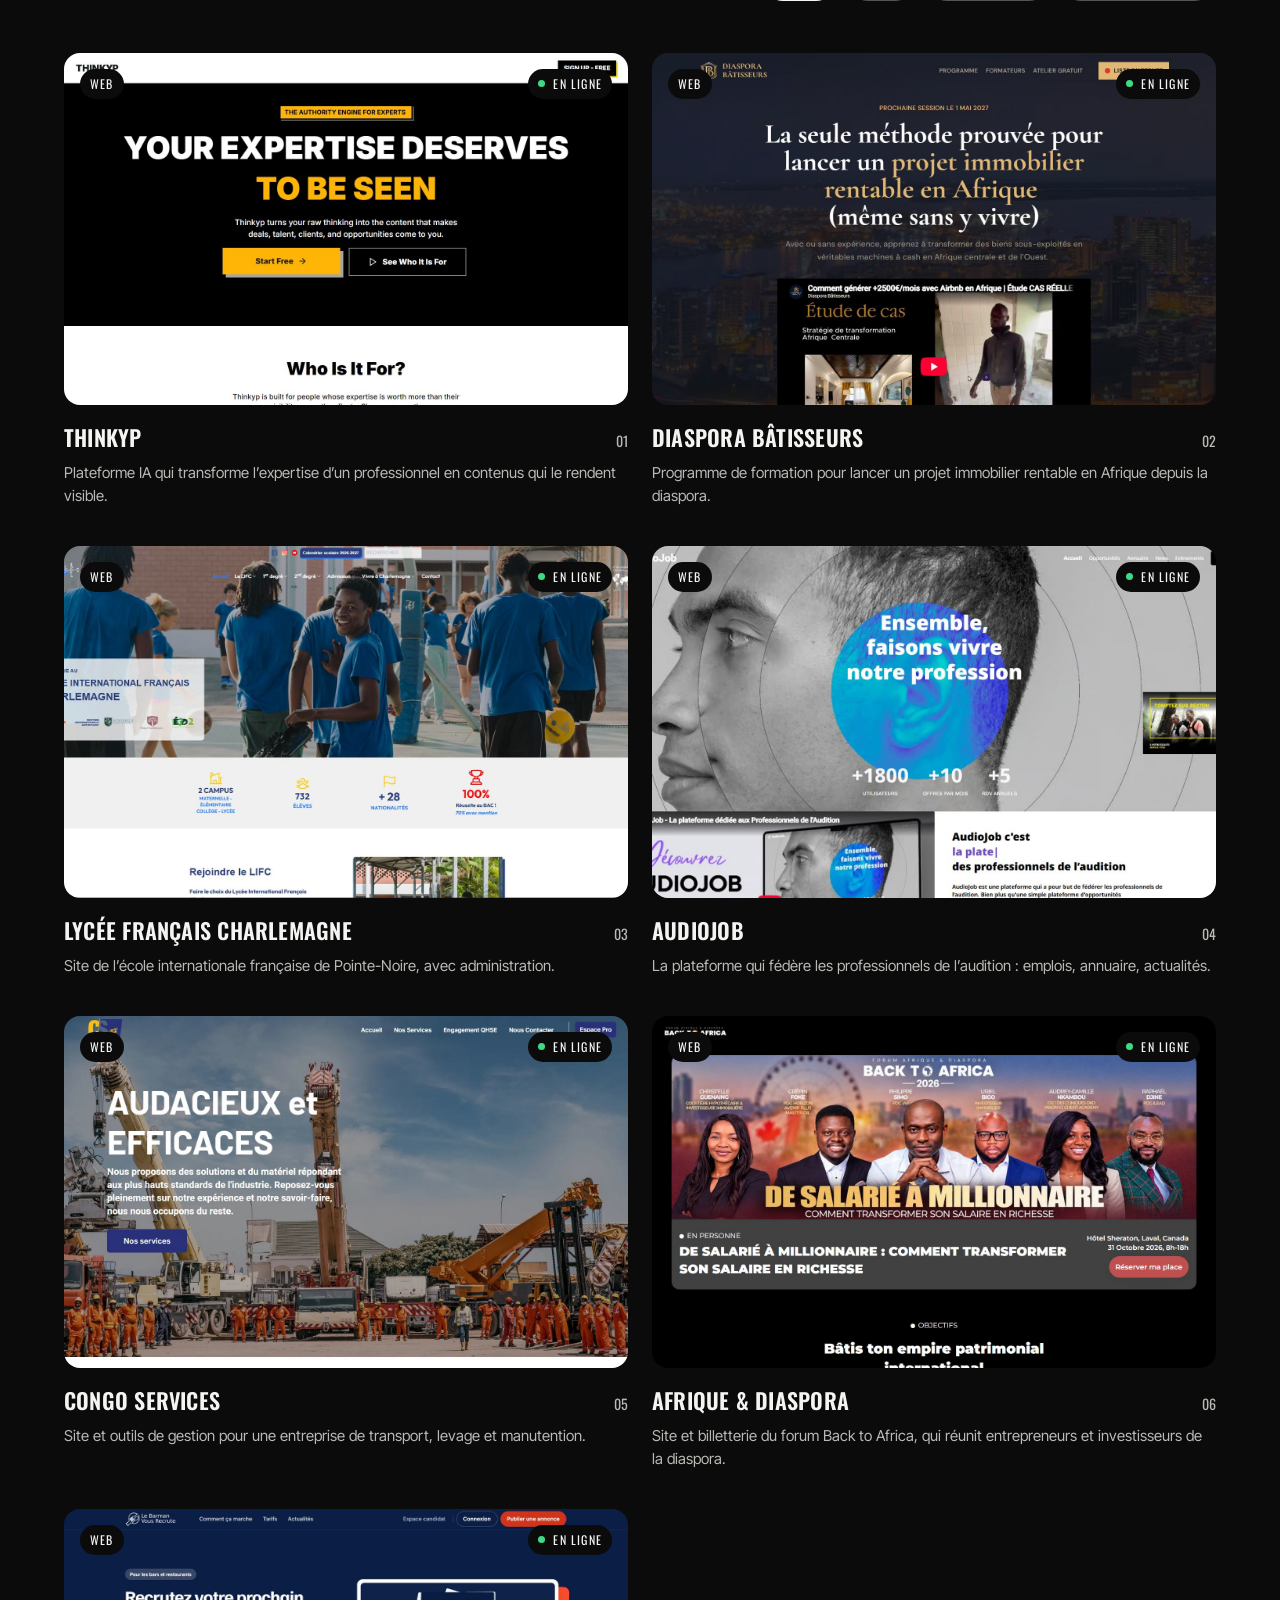
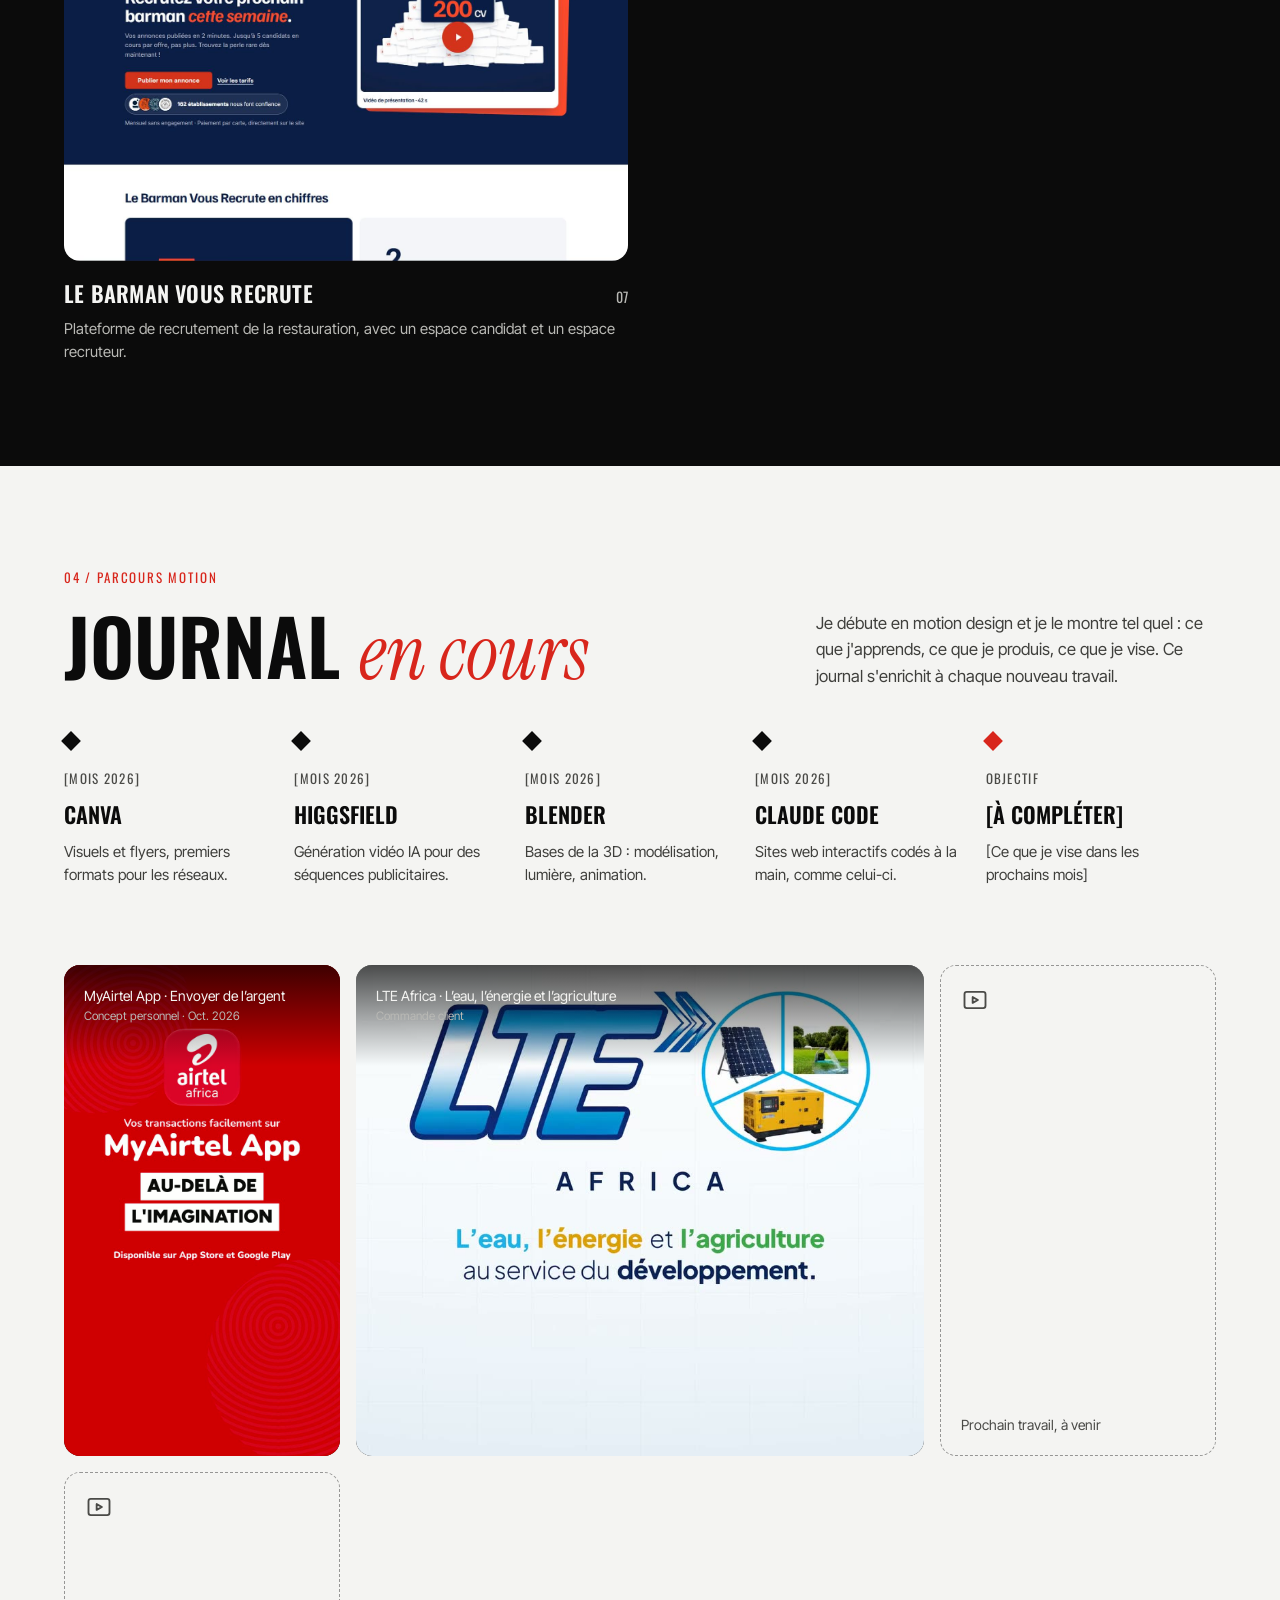
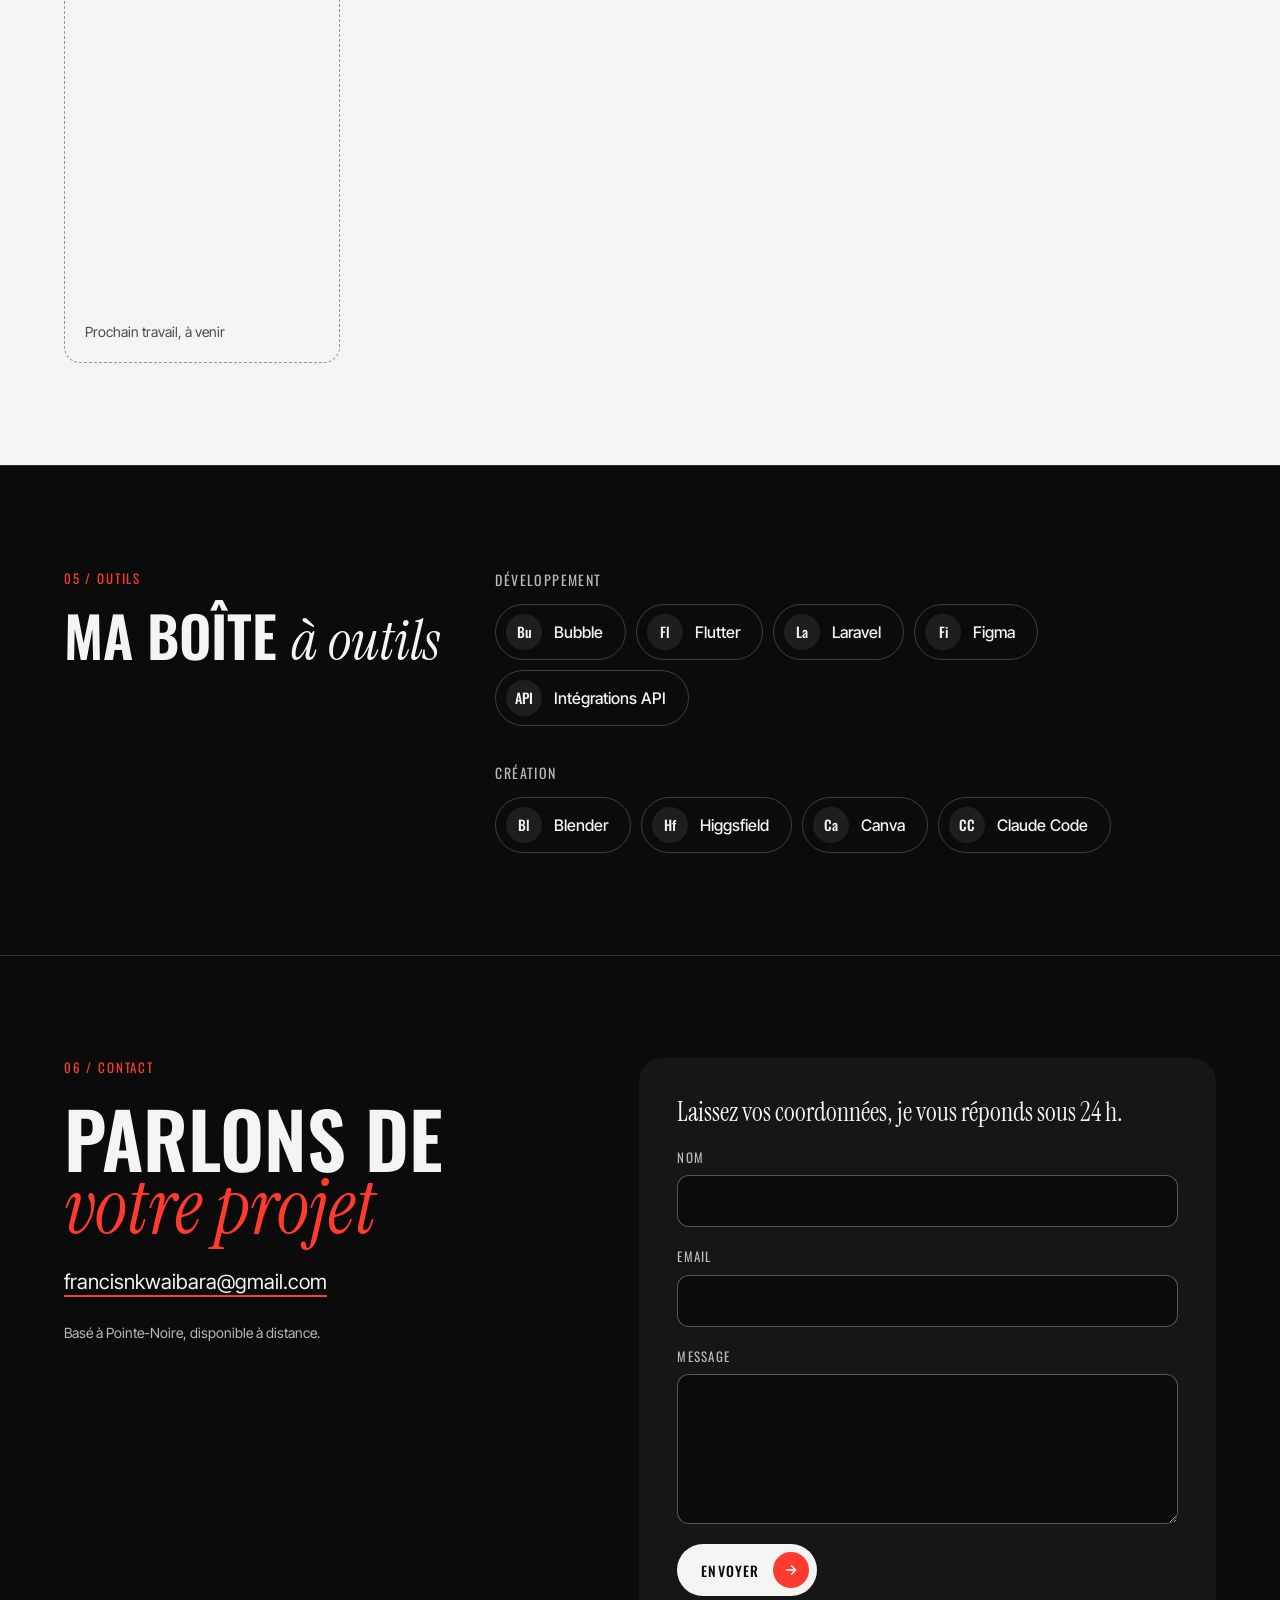
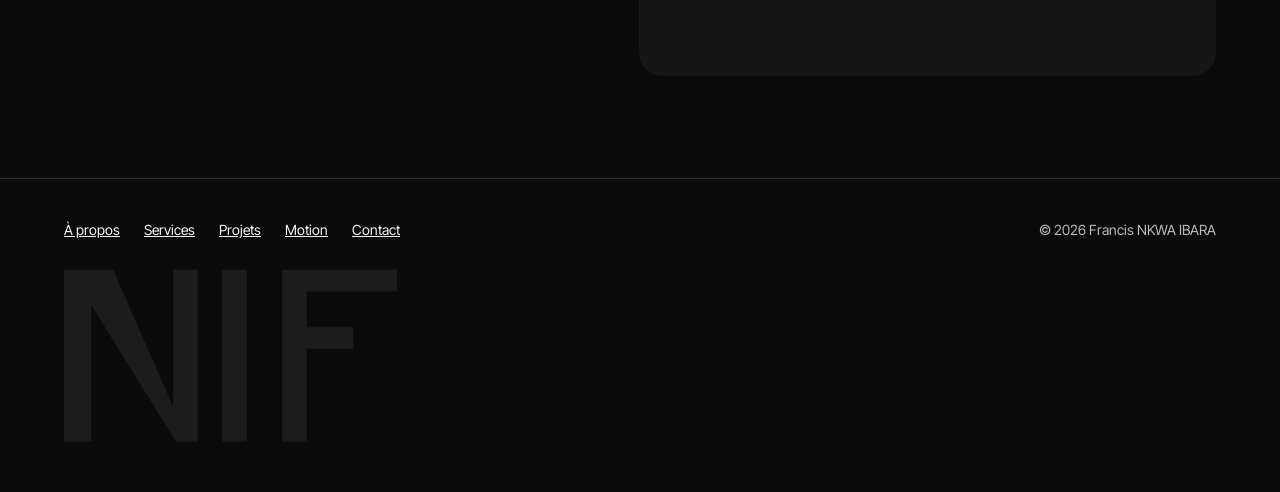
==== commit 03527c90: "Ajoute la photo du bureau dans la section À propos Co-Authored-By: Claude Opus 5.5 <noreply@anthropi" ====
--- a/index.html
+++ b/index.html
@@ -99,7 +99,7 @@
       <div class="about-left" data-reveal>
         <span class="eyebrow">01 / À propos</span>
         <h2 id="h-apropos" class="h-display" style="font-size: clamp(40px, 4.4vw, 64px)">Construire juste, <span class="serif">puis</span> faire bouger</h2>
-        <div class="placeholder about-photo">[Second portrait, format 4:5, en situation de travail]</div>
+        <img class="about-photo" src="assets/img/bureau.jpg" alt="Francis au travail à son bureau, de dos, devant deux écrans" width="800" height="1000" loading="lazy" decoding="async">
       </div>
       <div class="about-right">
         <p class="quote" data-words>J'aide les entreprises à digitaliser leurs processus, à optimiser leurs opérations et à transformer leurs idées en produits fonctionnels, fiables et évolutifs.</p>
--- a/css/style.css
+++ b/css/style.css
@@ -227,7 +227,7 @@
   border: 1.5px dashed var(--line-strong); display: flex; align-items: center; justify-content: center;
   text-align: center; padding: 24px; color: var(--muted); font-size: 14px; line-height: 1.5;
 }
-.about-photo { width: 100%; max-width: 380px; aspect-ratio: 4 / 5; }
+.about-photo { width: 100%; max-width: 380px; aspect-ratio: 4 / 5; height: auto; object-fit: cover; border-bottom: 6px solid var(--accent); }
 .facts { display: grid; grid-template-columns: repeat(auto-fit, minmax(180px, 1fr)); border-top: 1px solid var(--line); margin-top: 12px; }
 .facts > div { display: flex; flex-direction: column; gap: 6px; padding: 20px 20px 20px 0; border-bottom: 1px solid var(--line); }
 .facts strong { font-family: var(--f-display); font-weight: 600; font-size: 22px; }
@@ -262,6 +262,15 @@
 .filter:hover { border-color: var(--paper); }
 .filter[aria-pressed="true"] { background: var(--paper); color: var(--ink); border-color: var(--paper); }
 .filter sup { font-size: 10px; margin-left: 4px; color: inherit; opacity: .6; }
+/* Mobile : les filtres restent sur une seule ligne, qu'on fait défiler à l'horizontale */
+@media (max-width: 600px) {
+  .filters {
+    width: calc(100% + var(--gutter)); margin-right: calc(-1 * var(--gutter)); padding-right: var(--gutter);
+    flex-wrap: nowrap; overflow-x: auto; scrollbar-width: none; -webkit-overflow-scrolling: touch;
+  }
+  .filters::-webkit-scrollbar { display: none; }
+  .filter { flex-shrink: 0; white-space: nowrap; }
+}
 
 .projects { display: grid; grid-template-columns: repeat(auto-fill, minmax(min(100%, 380px), 1fr)); gap: clamp(28px, 3vw, 40px) 24px; }
 .card { display: flex; flex-direction: column; gap: 16px; text-decoration: none; transition: opacity .4s var(--ease), transform .5s var(--ease); }
@@ -311,7 +320,12 @@
 .timeline p { margin: 0; font-size: 15px; color: var(--muted-dark); }
 
 .gallery { display: grid; grid-template-columns: repeat(auto-fill, minmax(min(42%, 220px), 1fr)); gap: 16px; }
-@media (max-width: 600px) { .gallery .work:nth-child(n+5) { display: none; } }
+/* Mobile : une vidéo par ligne, et un seul emplacement « à venir » */
+@media (max-width: 600px) {
+  .gallery { grid-template-columns: 1fr; }
+  .gallery .work-next ~ .work-next { display: none; }
+  .gallery .work-next { aspect-ratio: 16 / 9; }
+}
 .work {
   position: relative; margin: 0; aspect-ratio: 9 / 16; border-radius: 16px; overflow: hidden;
   display: flex; flex-direction: column; justify-content: space-between; padding: 20px;
@@ -323,6 +337,10 @@
 /* Légende en haut pour laisser les commandes de la vidéo libres en bas */
 .work.has-media figcaption { background: linear-gradient(#000000B3, transparent); margin: -20px -20px auto; padding: 20px 20px 40px; pointer-events: none; }
 .work-next { background: transparent; color: #4A4A47; border: 1.5px dashed #0B0B0B66; }
+/* Vidéo horizontale : carte deux fois plus large, même hauteur que les autres */
+.work.is-landscape { grid-column: span 2; aspect-ratio: auto; min-height: 240px; }
+@media (max-width: 600px) { .work.is-landscape { grid-column: auto; aspect-ratio: 16 / 9; min-height: 0; } }
+.slide.is-landscape .slide-inner { aspect-ratio: 16 / 9; height: auto; width: min(100vw, calc(100dvh * 16 / 9)); }
 .work-hit { position: absolute; inset: 0; z-index: 2; width: 100%; background: transparent; border: 0; padding: 0; cursor: pointer; border-radius: inherit; }
 .work-sound {
   position: absolute; right: 12px; bottom: 12px; z-index: 3; width: 44px; height: 44px; border-radius: 50%;
@@ -353,8 +371,33 @@
   color: #FFFFFFE6; opacity: 0; transition: opacity .2s; pointer-events: none;
 }
 .slide.is-paused .slide-play { opacity: 1; }
+/* Barre de progression : on la fait glisser pour revenir en arrière */
+.slide-bar {
+  position: absolute; left: 0; right: 0; bottom: 0; z-index: 2; padding: 0 20px 18px;
+  display: flex; align-items: center; gap: 12px;
+}
+.slide-seek {
+  --p: 0%;
+  flex: 1; height: 28px; margin: 0; background: transparent; cursor: pointer;
+  -webkit-appearance: none; appearance: none;
+}
+.slide-seek::-webkit-slider-runnable-track { height: 4px; border-radius: 4px; background: linear-gradient(to right, var(--accent) var(--p), #FFFFFF4D var(--p)); }
+.slide-seek::-moz-range-track { height: 4px; border-radius: 4px; background: #FFFFFF4D; }
+.slide-seek::-moz-range-progress { height: 4px; border-radius: 4px; background: var(--accent); }
+.slide-seek::-webkit-slider-thumb { -webkit-appearance: none; width: 16px; height: 16px; margin-top: -6px; border-radius: 50%; background: #FFF; border: 0; }
+.slide-seek::-moz-range-thumb { width: 16px; height: 16px; border-radius: 50%; background: #FFF; border: 0; }
+.slide-seek:focus-visible { outline: 2px solid var(--accent); outline-offset: 2px; }
+.slide-time { font-size: 12px; font-variant-numeric: tabular-nums; color: #FFFFFFCC; white-space: nowrap; }
+.slide-skip {
+  position: absolute; top: 50%; transform: translateY(-50%); z-index: 2; padding: 10px 16px; border-radius: 999px;
+  background: #000000A6; font-family: var(--f-display); font-size: 18px; letter-spacing: .04em;
+  opacity: 0; transition: opacity .2s; pointer-events: none;
+}
+.slide-skip.is-left { left: 20px; }
+.slide-skip.is-right { right: 20px; }
+.slide-skip.is-on { opacity: 1; }
 .slide-cap {
-  position: absolute; left: 0; right: 0; bottom: 0; padding: 48px 20px 28px;
+  position: absolute; left: 0; right: 0; bottom: 0; padding: 48px 20px 64px;
   background: linear-gradient(transparent, #000000B3); display: flex; flex-direction: column; gap: 4px; pointer-events: none;
 }
 .slide-cap strong { font-family: var(--f-display); font-weight: 600; font-size: 20px; text-transform: uppercase; letter-spacing: .02em; }
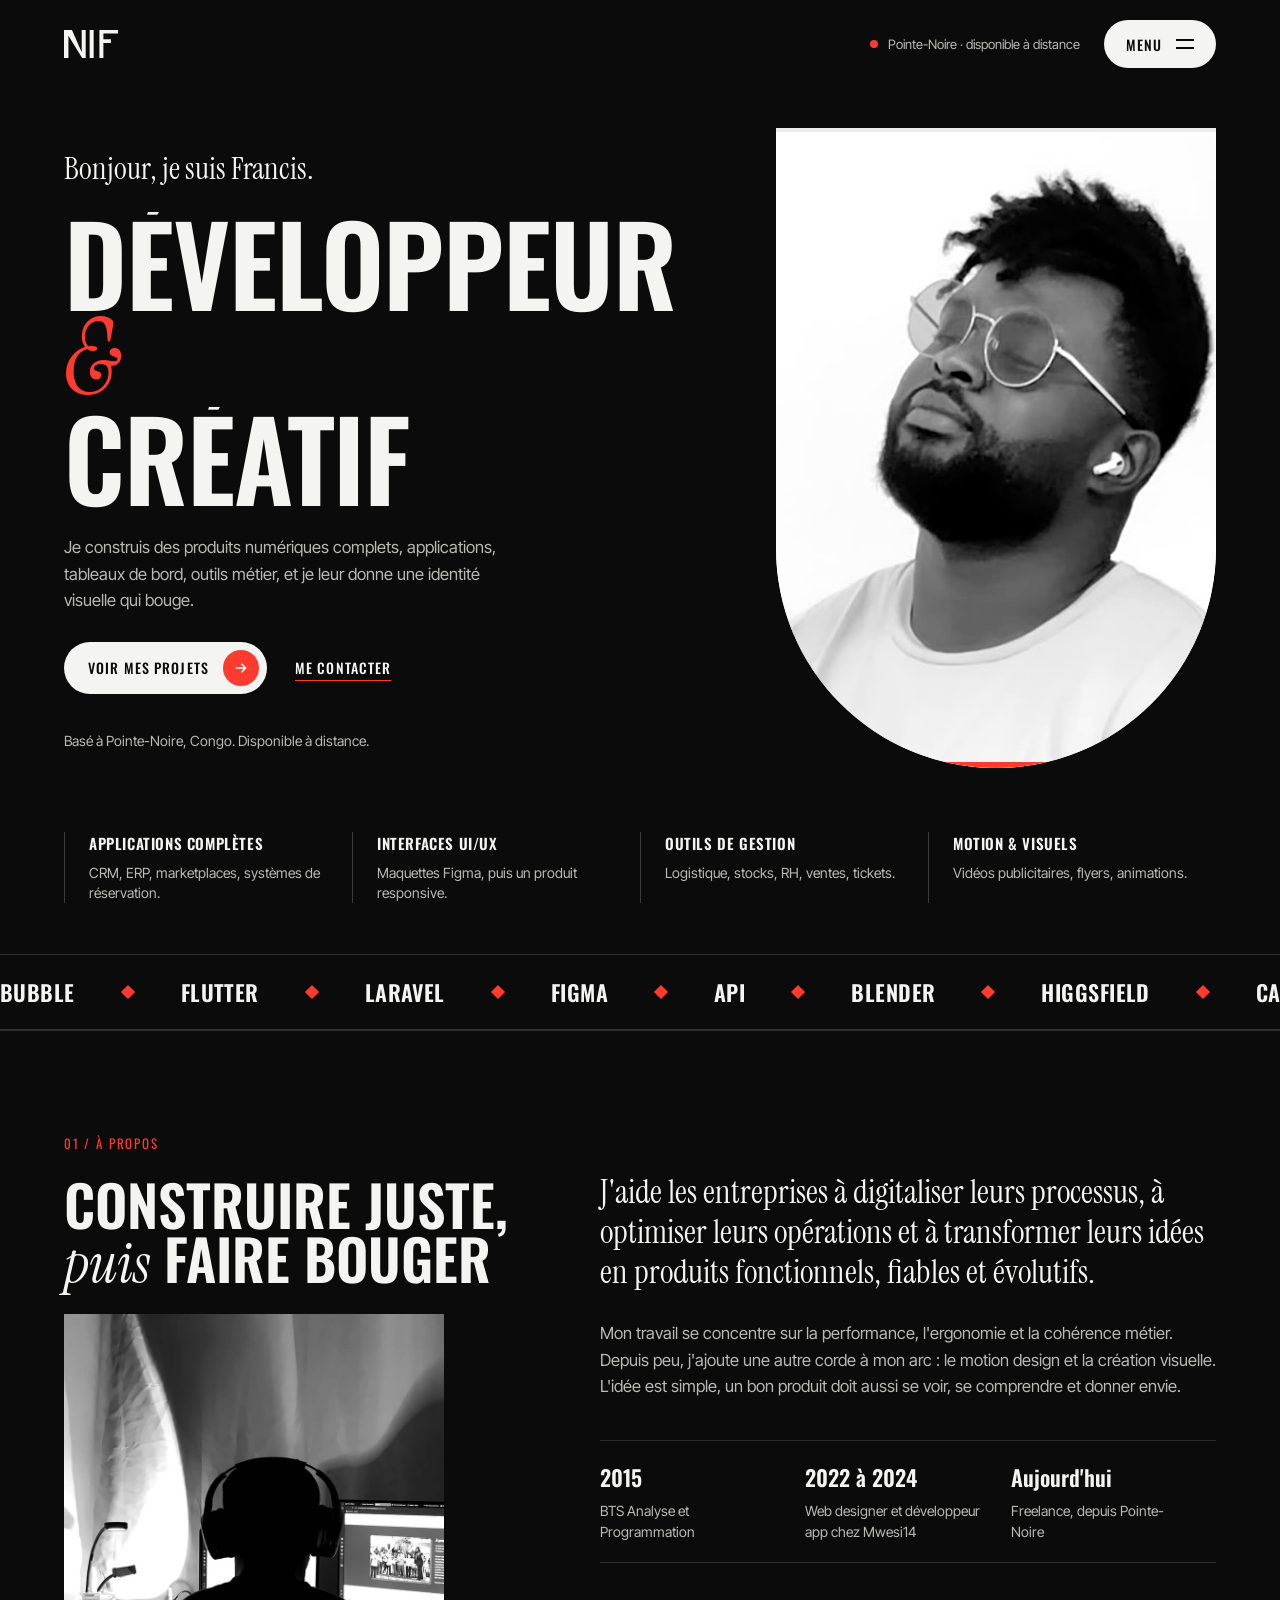
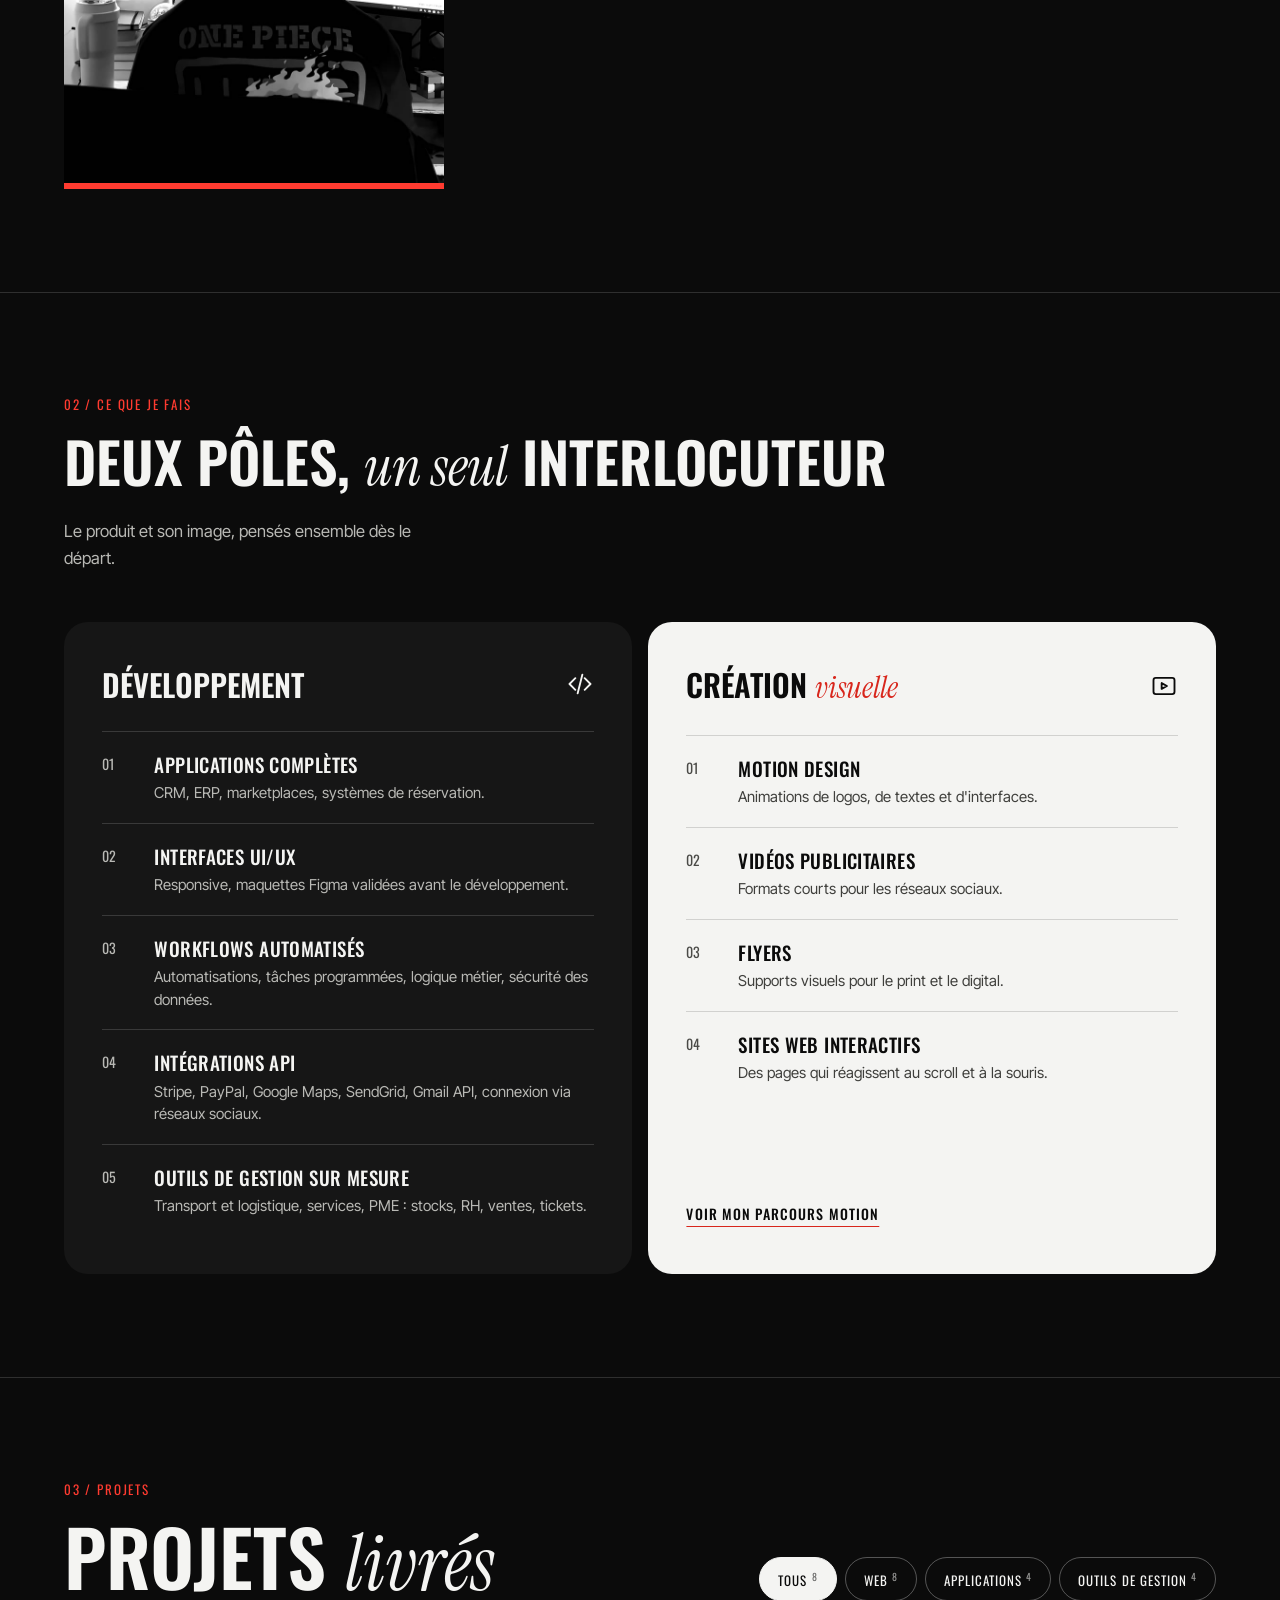
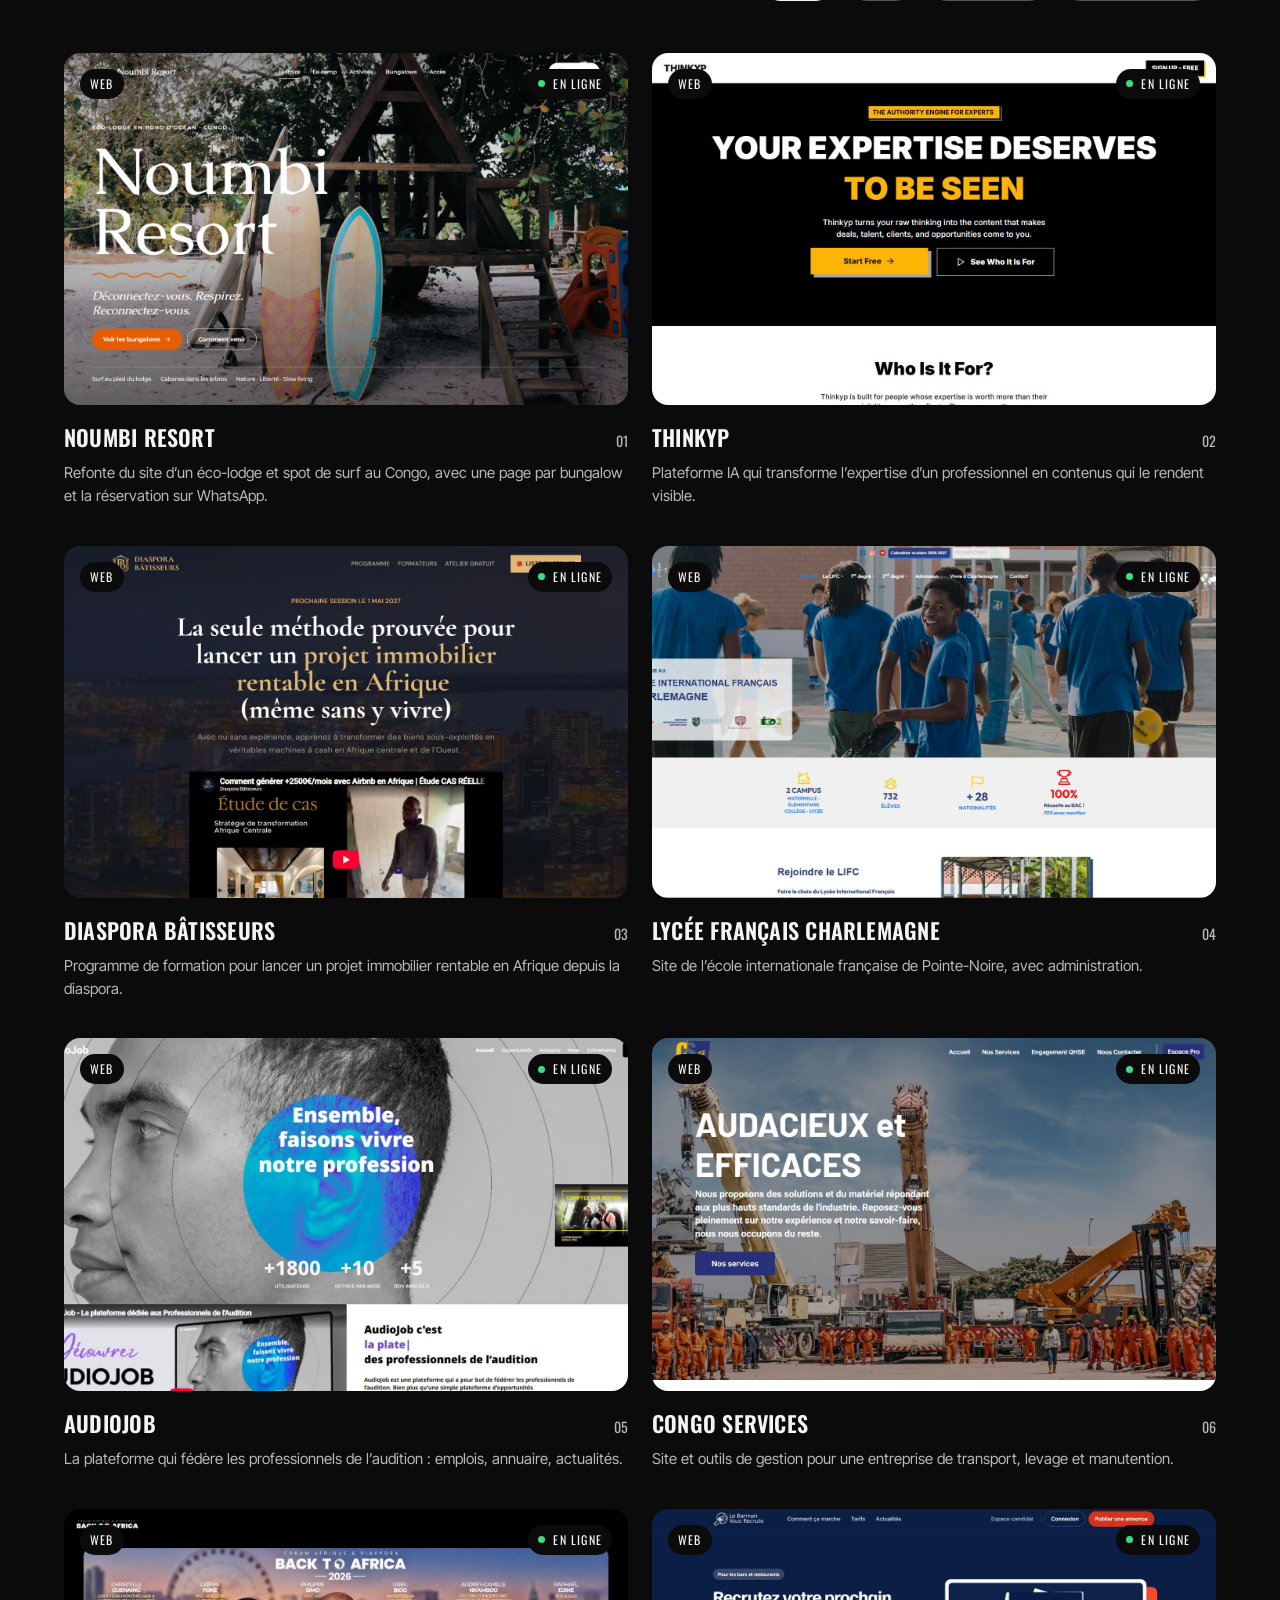
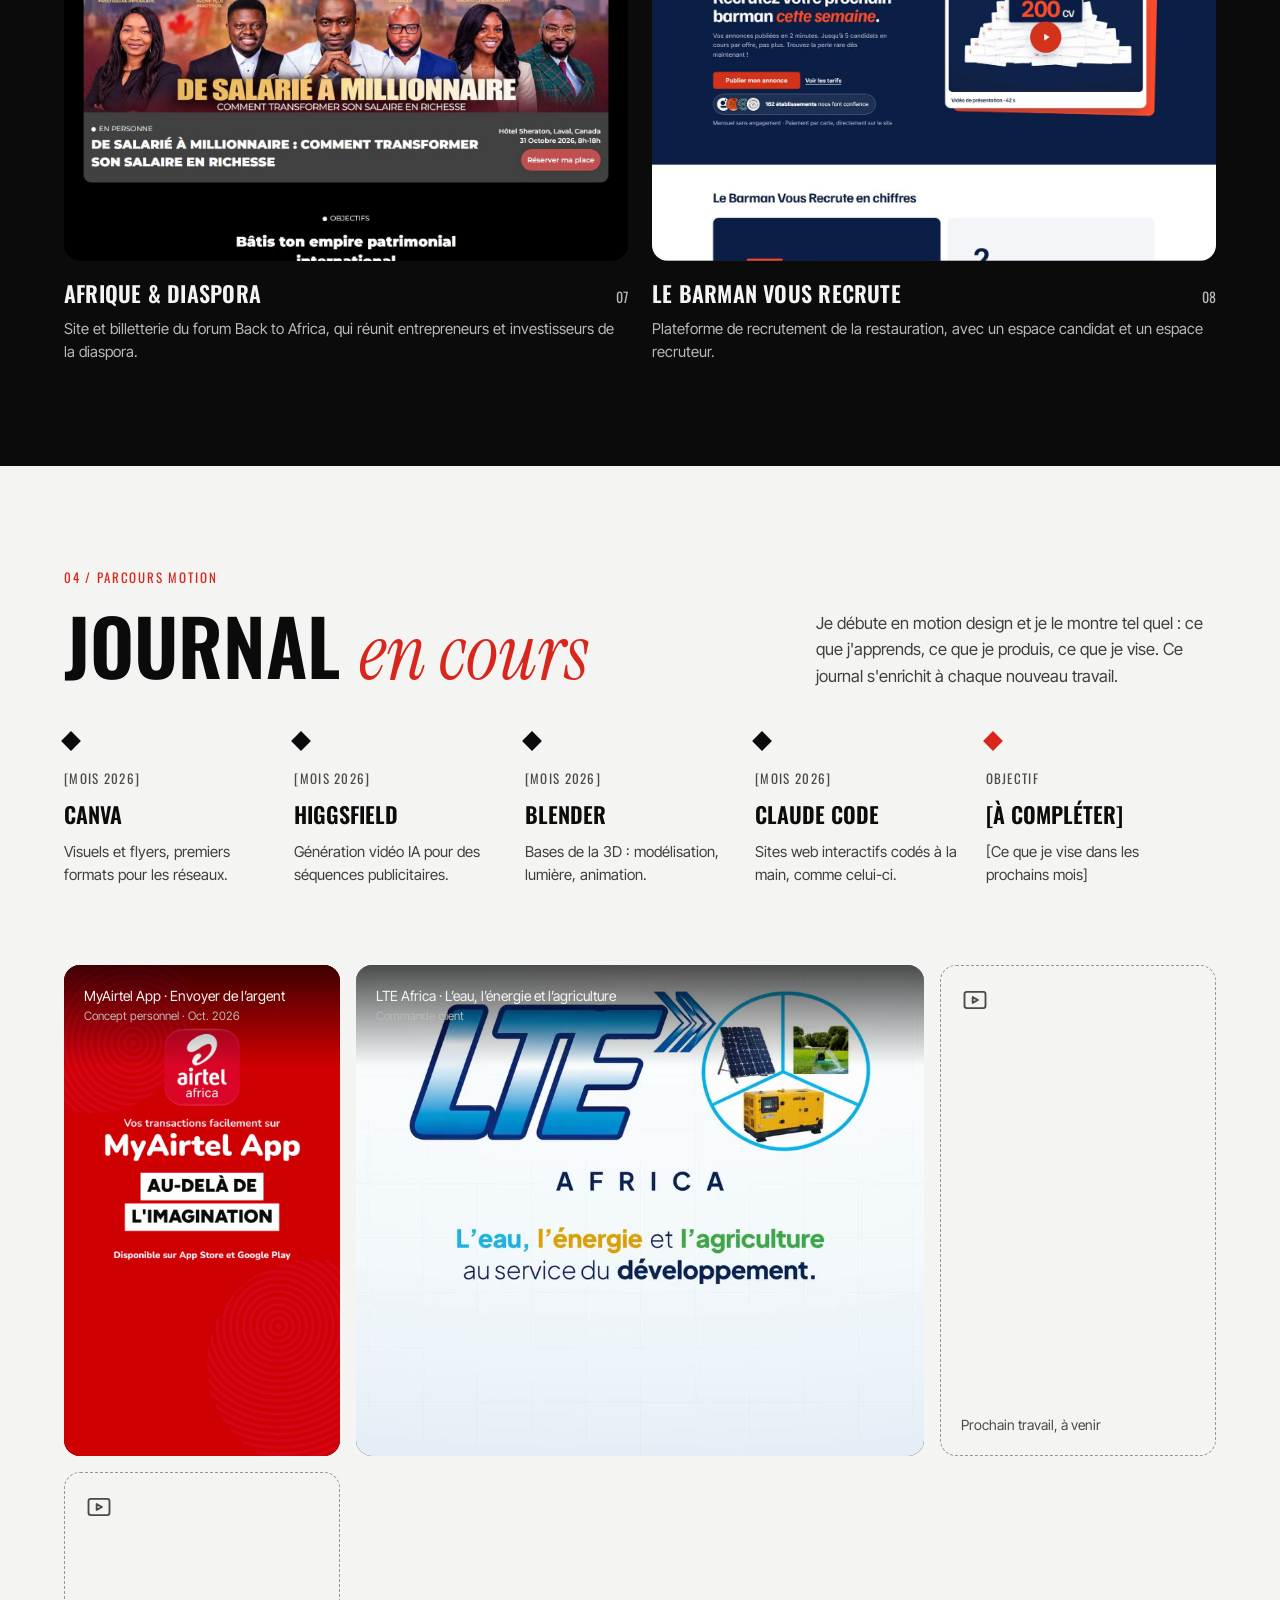
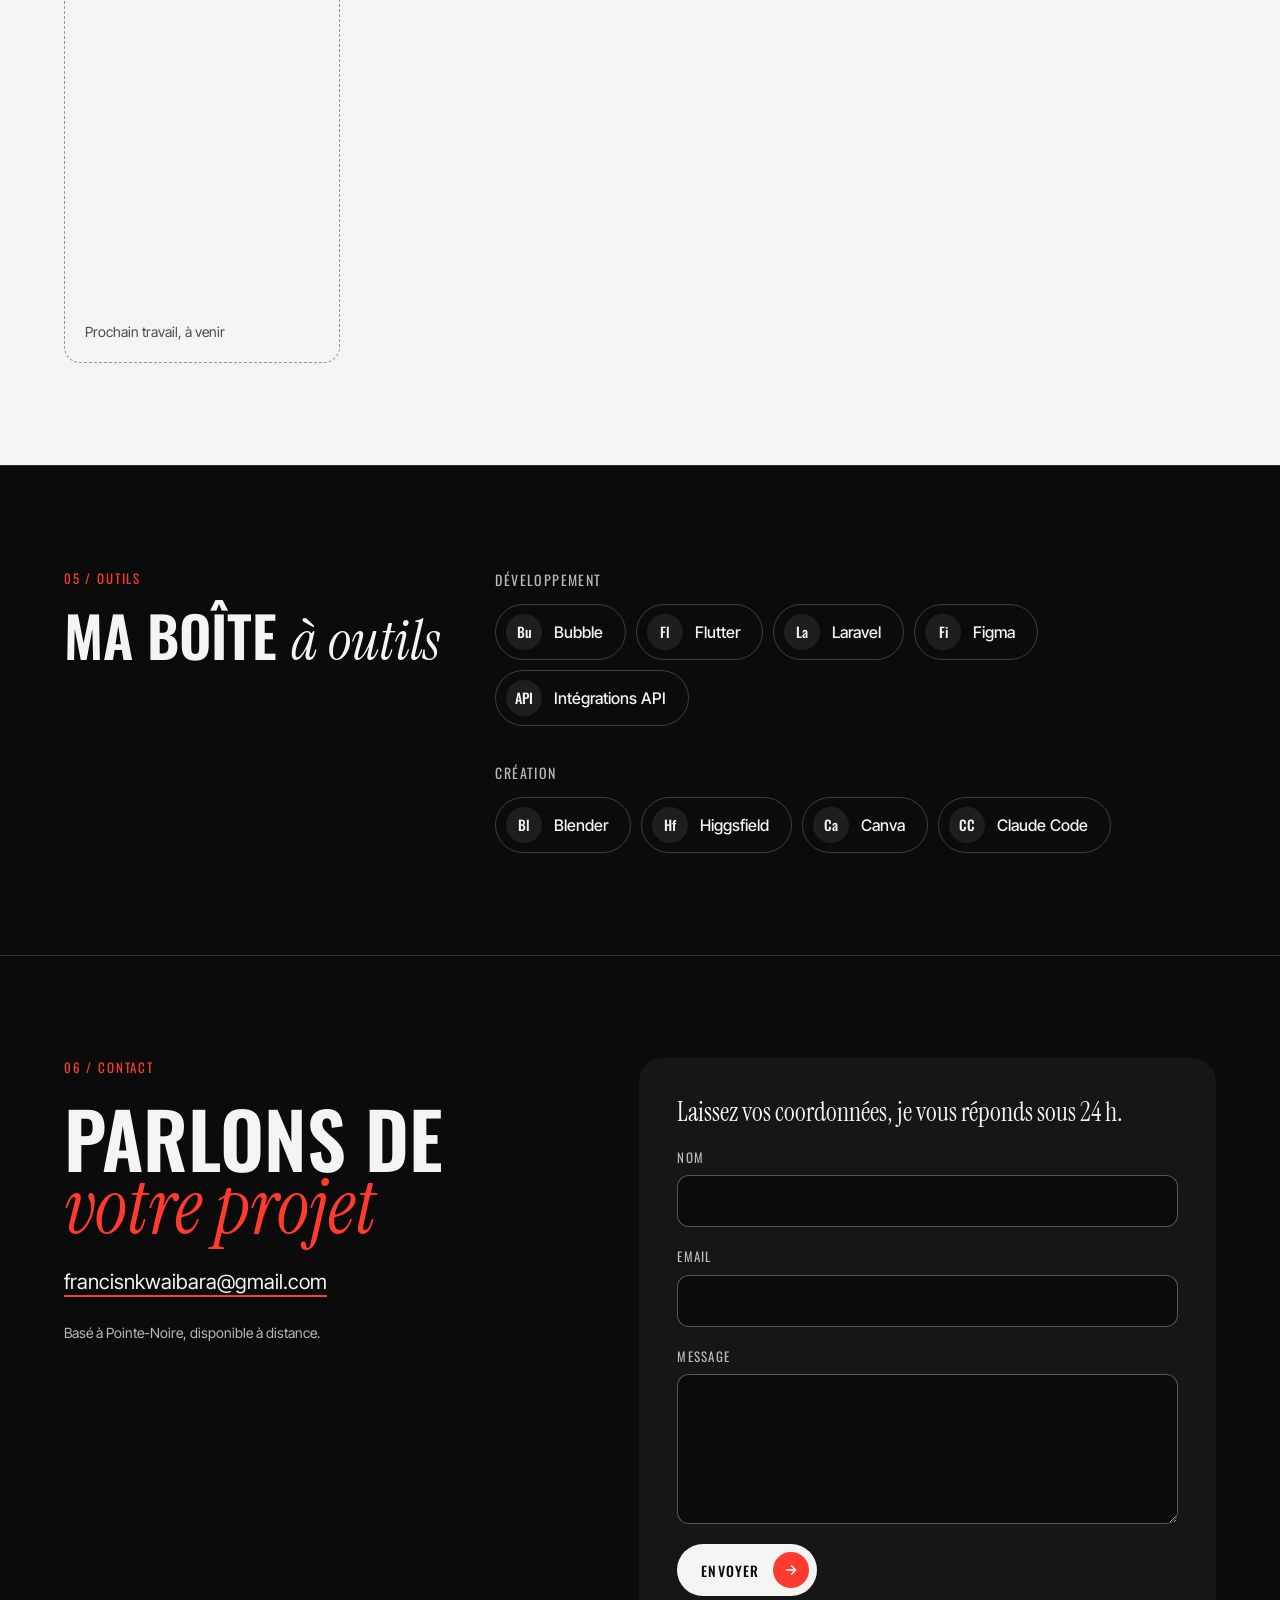
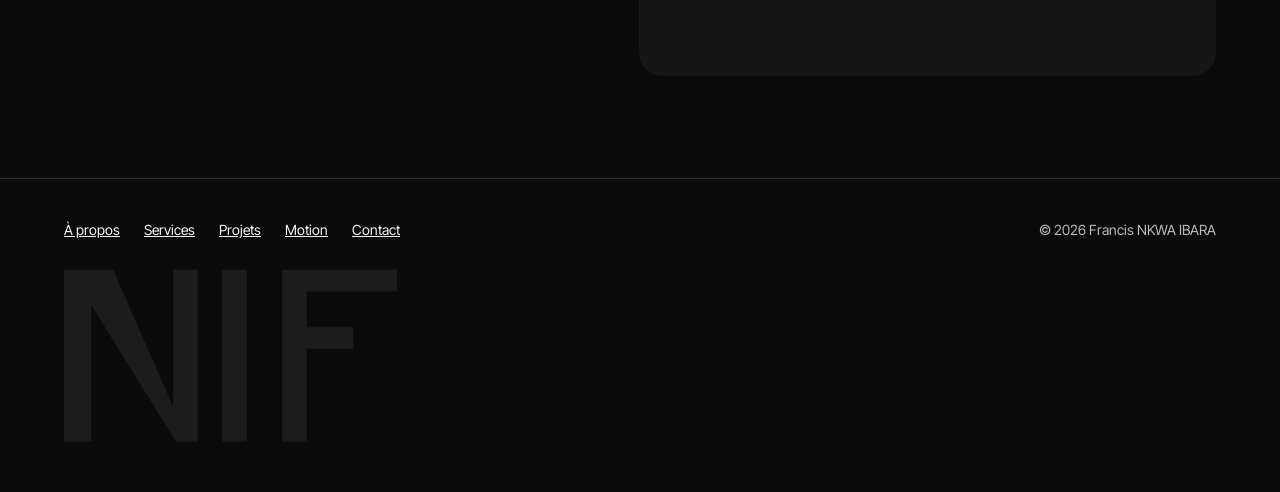
==== commit 1358e38b: "Ajoute le projet Noumbi Resort au portfolio - fiche complète avec 4 captures du site - numéro de ver" ====
--- a/index.html
+++ b/index.html
@@ -13,7 +13,7 @@
 <link rel="preconnect" href="https://fonts.googleapis.com">
 <link rel="preconnect" href="https://fonts.gstatic.com" crossorigin>
 <link rel="stylesheet" href="https://fonts.googleapis.com/css2?family=Oswald:wght@500;600&family=Instrument+Serif:ital@0;1&family=Inter+Tight:wght@400;500;600&display=swap">
-<link rel="stylesheet" href="css/style.css">
+<link rel="stylesheet" href="css/style.css?v=20261031">
 <script>document.documentElement.classList.add('js')</script>
 </head>
 <body>
@@ -285,7 +285,7 @@
   </div>
 </div>
 
-<script src="js/data.js"></script>
-<script src="js/main.js"></script>
+<script src="js/data.js?v=20261031"></script>
+<script src="js/main.js?v=20261031"></script>
 </body>
 </html>
